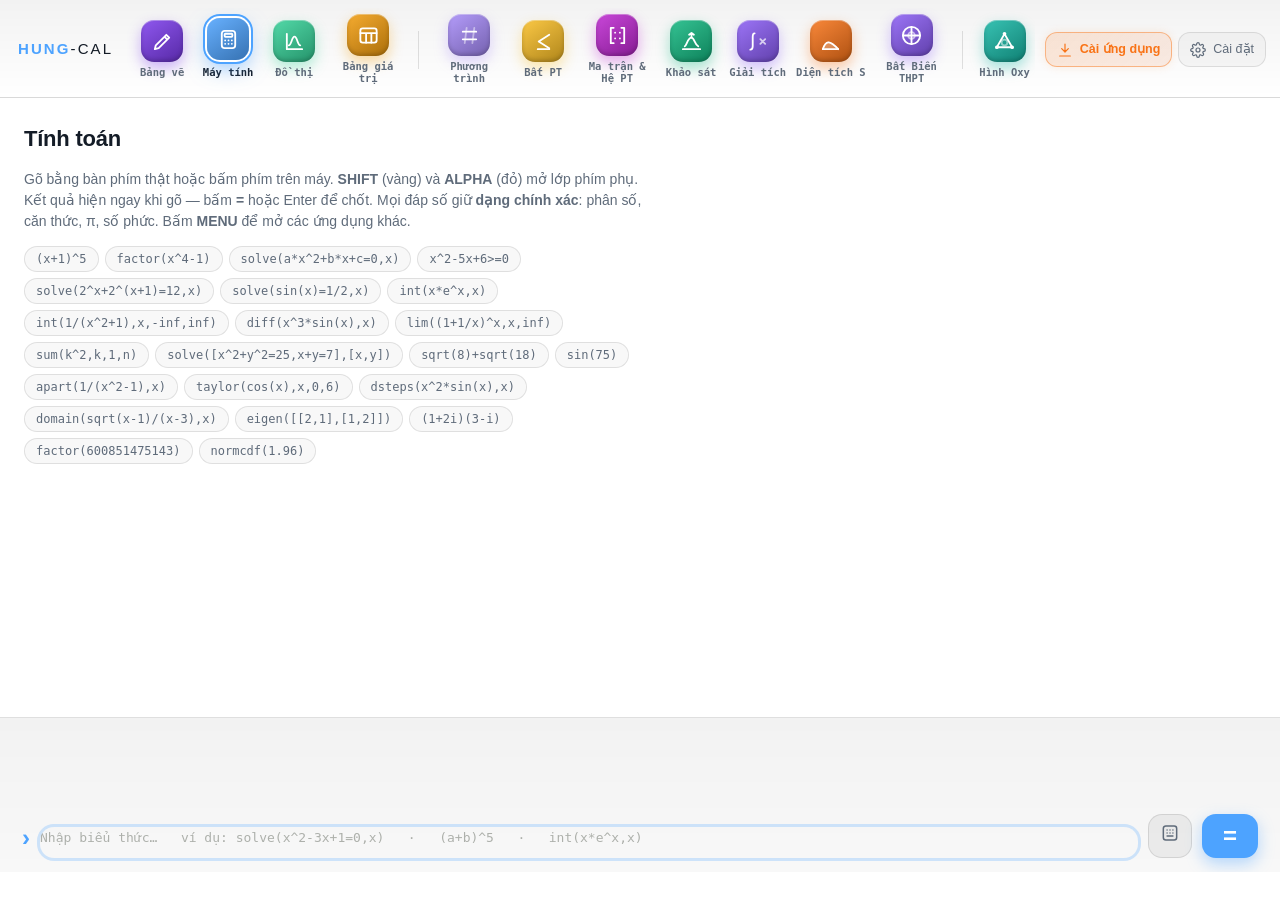
==== index.html @ 8a144926 "h" ====
<!doctype html>
<html lang="vi">
<head>
<meta charset="utf-8">
<meta name="viewport" content="width=device-width,initial-scale=1">
<title>HUNG-CAL — Bộ máy tính khoa học và bảng vẽ sư phạm</title>
<link rel="icon" href="data:image/svg+xml,%3Csvg xmlns='http://www.w3.org/2000/svg' viewBox='0 0 32 32'%3E%3Crect width='32' height='32' rx='7' fill='%23161b22'/%3E%3Crect x='5' y='5' width='22' height='9' rx='2' fill='%23c9d6b8'/%3E%3Cg fill='%23e4e6e8'%3E%3Crect x='5' y='17' width='6' height='4' rx='1'/%3E%3Crect x='13' y='17' width='6' height='4' rx='1'/%3E%3Crect x='21' y='17' width='6' height='4' rx='1'/%3E%3Crect x='5' y='23' width='6' height='4' rx='1'/%3E%3Crect x='13' y='23' width='6' height='4' rx='1'/%3E%3C/g%3E%3Crect x='21' y='23' width='6' height='4' rx='1' fill='%23e5694f'/%3E%3C/svg%3E">
<link rel="manifest" href="./manifest.webmanifest">
<meta name="theme-color" content="#181c26">
<meta name="apple-mobile-web-app-capable" content="yes">
<meta name="apple-mobile-web-app-status-bar-style" content="black-translucent">
<meta name="apple-mobile-web-app-title" content="HUNG-CAL">
<link rel="apple-touch-icon" href="./icons/apple-touch-icon.png">
<script>
// 1. Tự động dọn sạch mã theo dõi fbclid trên thanh địa chỉ nếu có
if (location.search.includes('fbclid=')) {
  try {
    var u = new URL(location.href);
    u.searchParams.delete('fbclid');
    window.history.replaceState(null, '', u.pathname + (u.search ? u.search : '') + u.hash);
  } catch (_) {}
}
// 2. Bắt ngay sự kiện beforeinstallprompt ở thẻ <head> trước khi các module JS lớn được nạp,
// tránh việc Chromium / Edge tự tiêu thụ sự kiện và không kích hoạt được hộp thoại cài đặt qua nút.
window.__deferredPrompt = null;
window.addEventListener('beforeinstallprompt', function (e) {
  e.preventDefault();
  window.__deferredPrompt = e;
  window.dispatchEvent(new CustomEvent('pwa-deferred-ready'));
});
</script>
<script>
window.MathJax = {
  options: {
    enableAssistiveMml: false
  },
  tex: {
    inlineMath: [['$', '$'], ['\\(', '\\)']],
    displayMath: [['$$', '$$']]
  },
  svg: {
    fontCache: 'local'
  },
  startup: {
    typeset: false
  }
};
</script>
<script defer src="./mathjax/tex-svg.js"></script>
  <script type="module" crossorigin src="./assets/main-QrBuoGVf.js"></script>
  <link rel="modulepreload" crossorigin href="./assets/OrbitControls-CC1Q_oXb.js">
  <link rel="stylesheet" crossorigin href="./assets/OrbitControls-DMUBSaLC.css">
  <link rel="stylesheet" crossorigin href="./assets/main-DSAFqZh2.css">

<style id="casio-emulator-authentic">
/* ========================================================
   AUTHENTIC CASIO FX-580VN X & FX-880BTG EMULATOR THEMES
   ======================================================== */

/* --- CASIO fx-580VN X (ClassWiz) --- */
.device.model-fx580 {
  background: radial-gradient(circle at 50% 0%, #2b3340 0%, #181d25 55%, #0d1117 100%),
              repeating-linear-gradient(45deg, rgba(0,0,0,0.18) 0 2px, rgba(255,255,255,0.03) 2px 4px);
  border-radius: 28px 28px 44px 44px;
  box-shadow: 0 32px 75px rgba(0,0,0,0.85), 0 2px rgba(255,255,255,0.15) inset, 0 -4px rgba(0,0,0,0.5) inset, 0 0 0 1px #000;
}

/* 580VN X LCD: Classic Green-Grey Natural-V.P.A.M. Display */
.device.model-fx580 .lcd {
  background: linear-gradient(180deg, #cad8ba 0%, #b8c9a6 100%) !important;
  color: #142012 !important;
  box-shadow: inset 0 0 22px rgba(90, 107, 73, 0.45), inset 0 2px rgba(255,255,255,0.5) !important;
}
.device.model-fx580 .lcd:after {
  background: repeating-linear-gradient(0deg, transparent 0 2px, rgba(20, 32, 18, 0.04) 2px 3px) !important;
}
.device.model-fx580 .st {
  border-bottom: 1px solid rgba(20, 32, 18, 0.2) !important;
}
.device.model-fx580 .st span.on,
.device.model-fx580 .st button.tg.on {
  color: #142012 !important;
  font-weight: 900 !important;
}

/* 580VN X D-Pad: Metallic Replay Disk */
.device.model-fx580 .dpad .ring {
  background: linear-gradient(135deg, #e2e8f0 0%, #94a3b8 50%, #64748b 100%) !important;
  box-shadow: 0 4px 10px rgba(0,0,0,0.5), inset 0 1px rgba(255,255,255,0.8) !important;
}
.device.model-fx580 .dpad .hub {
  color: #334155 !important;
  font-weight: 900 !important;
  letter-spacing: 0.08em !important;
}

/* 580VN X Keys: Rectangular ClassWiz bevel */
.device.model-fx580 .k {
  border-radius: 6px !important;
  box-shadow: 0 3px 0 #0d1217, 0 5px 8px rgba(0,0,0,0.45), inset 0 1px rgba(255,255,255,0.2) !important;
}
.device.model-fx580 .k.num {
  background: linear-gradient(180deg, #ffffff 0%, #e2e8f0 100%) !important;
  color: #0f172a !important;
  font-weight: 800 !important;
}
.device.model-fx580 .k.del,
.device.model-fx580 .k.ac {
  background: linear-gradient(180deg, #1d4ed8 0%, #1e40af 100%) !important;
  color: #ffffff !important;
}
.device.model-fx580 .k.shift {
  color: #fbbf24 !important;
}
.device.model-fx580 .k.alpha {
  color: #f43f5e !important;
}
.device.model-fx580 .k .sl {
  color: #fbbf24 !important; /* Gold yellow Shift labels */
}
.device.model-fx580 .k .al {
  color: #f43f5e !important; /* Magenta Alpha labels */
}

/* --- CASIO fx-880BTG (ClassWiz II) --- */
.device.model-fx880 {
  background: linear-gradient(165deg, #1e293b 0%, #0f172a 60%, #070a10 100%) !important;
  border-radius: 38px 38px 54px 54px !important;
  box-shadow: 0 35px 80px rgba(0,0,0,0.9), 0 2px rgba(255,255,255,0.18) inset, 0 -4px rgba(0,0,0,0.6) inset, 0 0 0 1px #000 !important;
}

/* 880BTG LCD: 4-Gradation High-Contrast Display (Paper white/silver-grey) */
.device.model-fx880 .lcd {
  background: linear-gradient(180deg, #f8fafc 0%, #e2e8f0 100%) !important;
  color: #0f172a !important;
  box-shadow: inset 0 0 20px rgba(100, 116, 139, 0.28), inset 0 2px rgba(255,255,255,0.85) !important;
}
.device.model-fx880 .lcd:after {
  background: repeating-linear-gradient(0deg, transparent 0 2px, rgba(15, 23, 42, 0.03) 2px 3px) !important;
}
.device.model-fx880 .st {
  border-bottom: 1px solid rgba(15, 23, 42, 0.12) !important;
}
.device.model-fx880 .st span,
.device.model-fx880 .st button.tg {
  color: rgba(15, 23, 42, 0.35) !important;
}
.device.model-fx880 .st span.on,
.device.model-fx880 .st button.tg.on {
  color: #0f172a !important;
  font-weight: 850 !important;
}

/* 880BTG Keys: Pebble Round Shape */
.device.model-fx880 .k {
  border-radius: 999px !important;
  box-shadow: 0 3px 0 #070a0e, 0 4px 10px rgba(0,0,0,0.5), inset 0 1px 1px rgba(255,255,255,0.3) !important;
  transition: transform 0.08s ease, box-shadow 0.08s ease;
}
.device.model-fx880 .k:active {
  transform: translateY(2px) !important;
  box-shadow: 0 1px 0 #070a0e, 0 2px 4px rgba(0,0,0,0.4) !important;
}
.device.model-fx880 .k.num {
  background: linear-gradient(180deg, #ffffff 0%, #cbd5e1 100%) !important;
  color: #0f172a !important;
  font-weight: 800 !important;
}
.device.model-fx880 .k.del,
.device.model-fx880 .k.ac {
  background: linear-gradient(180deg, #3b82f6 0%, #1d4ed8 100%) !important;
  color: #ffffff !important;
}

/* 880BTG D-Pad with OK Button in Center */
.device.model-fx880 .dpad.dpad-880 .ring {
  background: linear-gradient(135deg, #334155 0%, #1e293b 100%) !important;
  border-radius: 999px !important;
  box-shadow: 0 3px 8px rgba(0,0,0,0.5), inset 0 1px rgba(255,255,255,0.2) !important;
}
.device.model-fx880 .dpad.dpad-880 .hub-ok {
  background: linear-gradient(145deg, #2563eb, #1e40af) !important;
  color: #ffffff !important;
  font-weight: 900 !important;
  font-size: 13px !important;
  border-radius: 999px !important;
  box-shadow: 0 2px 6px rgba(0,0,0,0.5), inset 0 1px rgba(255,255,255,0.4) !important;
  border: 1.5px solid rgba(255,255,255,0.25) !important;
}

/* 880BTG EXE key */
.device.model-fx880 .k.k-exe,
.device.model-fx880 .k[data-k="EXE"] {
  background: linear-gradient(145deg, #2563eb, #1d4ed8) !important;
  color: #ffffff !important;
  font-weight: 900 !important;
  letter-spacing: 0.05em !important;
  border: 1px solid rgba(255,255,255,0.2) !important;
}

/* 880BTG Special Function Keys */
.device.model-fx880 .k-home,
.device.model-fx880 .k-settings,
.device.model-fx880 .k-back {
  background: linear-gradient(180deg, #475569 0%, #334155 100%) !important;
  color: #f8fafc !important;
  font-weight: 800 !important;
}
.device.model-fx880 .k-var,
.device.model-fx880 .k-catalog,
.device.model-fx880 .k-tools,
.device.model-fx880 .k-fn {
  background: linear-gradient(180deg, #334155 0%, #1e293b 100%) !important;
  color: #93c5fd !important;
  font-weight: 800 !important;
}

/* Brand logo styling */
.logo .casio-brand {
  font-family: Arial, Helvetica Neue, sans-serif;
  font-weight: 900;
  letter-spacing: 0.12em;
  font-size: 15px;
  color: #fff;
}
.logo .mname {
  font-weight: 900;
  font-size: 14.5px;
}
.model-fx880 .logo .mname {
  color: #38bdf8 !important;
}
.model-fx580 .logo .mname {
  color: #60a5fa !important;
}
</style>

</head>
<body>
<div id="app">
  <div id="stage"><div class="device" id="device"></div></div>
  <main id="main">
    <header id="dock"></header>
    <div id="work"></div>
  </main>
</div>
</body>
</html>
---- assets/OrbitControls-DMUBSaLC.css ----
:root{--bg:#05070a;--bg2:#0a0e14;--solid:#0e131a;--panel:#ffffff0a;--panel2:#ffffff12;--line:#ffffff17;--line2:#ffffff26;--ink:#eaf0f7;--dim:#8b97a8;--accent:#4da3ff;--app:#4da3ff;--err:#ff7b72;--ok:#34d399;--field:#0a0f16;--shadow:0 24px 60px #000a;--fg:var(--ink);--bg-card:var(--solid);--g-bg:#0a0f16;--g-grid:#18212c;--g-axis:#4a5a6e;--g-text:#7f8da0;--g-label:#e6edf5;--kh:clamp(34px,5.1vh,46px);color-scheme:dark}:root[data-theme=light]{--bg:#e7ecf2;--bg2:#f3f6fa;--solid:#ffffff;--panel:#00000007;--panel2:#0000000d;--line:#0000001a;--line2:#00000030;--ink:#141c27;--dim:#5f6b7a;--accent:#0b62d6;--err:#c4281f;--ok:#0b8f64;--field:#f4f7fb;--shadow:0 20px 50px #2a3a5233;--fg:var(--ink);--bg-card:var(--solid);--g-bg:#ffffff;--g-grid:#e8edf3;--g-axis:#8a97a6;--g-text:#667384;--g-label:#141c27;color-scheme:light}@media (prefers-color-scheme:light){:root:not([data-theme]){--bg:#e7ecf2;--bg2:#f3f6fa;--solid:#ffffff;--panel:#00000007;--panel2:#0000000d;--line:#0000001a;--line2:#00000030;--ink:#141c27;--dim:#5f6b7a;--accent:#0b62d6;--err:#c4281f;--ok:#0b8f64;--field:#f4f7fb;--shadow:0 20px 50px #2a3a5233;--fg:var(--ink);--bg-card:var(--solid);--g-bg:#ffffff;--g-grid:#e8edf3;--g-axis:#8a97a6;--g-text:#667384;--g-label:#141c27;color-scheme:light}}*{box-sizing:border-box}html,body{height:100%;margin:0}body{background:radial-gradient(90% 70% at 15% -10%,color-mix(in srgb,var(--app) 22%,transparent),transparent 60%),radial-gradient(70% 60% at 100% 110%,color-mix(in srgb,var(--app) 14%,transparent),transparent 60%),var(--bg);color:var(--ink);font:14px/1.5 Inter,-apple-system,BlinkMacSystemFont,SF Pro Text,Segoe UI,Roboto,Helvetica,Arial,sans-serif;overflow:hidden;font-feature-settings:"tnum","cv11"}button{font:inherit;color:inherit;cursor:pointer;-webkit-user-select:none;user-select:none}code,textarea,.mono,.fld{font-family:ui-monospace,SF Mono,Menlo,Consolas,monospace}#app{display:grid;grid-template-columns:minmax(0,1fr);grid-template-rows:1fr;height:100%;overflow:hidden}#stage{display:flex;padding:14px 22px;min-height:0;overflow:auto}#main{display:flex;flex-direction:column;min-height:0;margin:14px 18px 14px 0;background:linear-gradient(180deg,color-mix(in srgb,var(--solid) 92%,var(--app)) 0%,var(--solid) 40%);border:1px solid var(--line);border-radius:22px;overflow:hidden;box-shadow:var(--shadow);position:relative}#work{flex:1;min-height:0;position:relative}.appview{position:absolute;inset:0;overflow-y:auto;padding:18px 22px 28px;display:flex;flex-direction:column;gap:14px}.appview[hidden]{display:none}.appview.calcview{flex-direction:row;padding:0;gap:0;overflow:hidden}#dock{display:flex;align-items:center;gap:14px;padding:10px 14px;border-bottom:1px solid var(--line);background:linear-gradient(180deg,var(--panel2),transparent)}.dockbrand{font-size:15px;letter-spacing:.14em;cursor:pointer;white-space:nowrap;padding:0 4px}.dockbrand b{color:var(--app)}.tiles{display:flex;gap:6px;flex:1;overflow-x:auto;scrollbar-width:none;padding:4px 2px}.tiles::-webkit-scrollbar{display:none}.tile{display:flex;flex-direction:column;align-items:center;gap:4px;background:none;border:0;padding:3px 6px;border-radius:12px;min-width:64px;transition:transform .15s}.tile .gl{width:42px;height:42px;border-radius:13px;display:flex;align-items:center;justify-content:center;font-weight:800;font-size:15px;color:#fff;letter-spacing:-.02em;background:linear-gradient(145deg,color-mix(in srgb,var(--c) 100%,#fff 18%),color-mix(in srgb,var(--c) 70%,#000));box-shadow:0 6px 14px color-mix(in srgb,var(--c) 40%,transparent),inset 0 1px #fff5;text-shadow:0 1px 2px #0006}.tile .nm{font-size:10.5px;color:var(--dim);white-space:nowrap;font-weight:600}.tile:hover{transform:translateY(-2px)}.tile.on .nm{color:var(--ink)}.tile.on .gl{box-shadow:0 0 0 2px var(--solid),0 0 0 4px var(--c),0 8px 22px color-mix(in srgb,var(--c) 55%,transparent)}.themebtn{background:var(--panel);border:1px solid var(--line);border-radius:999px;padding:5px 12px;font-size:12px;color:var(--dim);white-space:nowrap}.themebtn:hover{color:var(--ink);border-color:var(--line2)}.home{position:absolute;inset:0;z-index:30;background:color-mix(in srgb,var(--solid) 94%,transparent);backdrop-filter:blur(14px);padding:26px 30px;overflow:auto}.home h2{margin:0 0 18px;font-size:22px;letter-spacing:-.01em}.homegrid{display:grid;grid-template-columns:repeat(auto-fill,minmax(210px,1fr));gap:14px}.hometile{display:flex;flex-direction:column;align-items:flex-start;gap:6px;text-align:left;background:var(--panel);border:1px solid var(--line);border-radius:18px;padding:16px;transition:transform .15s,border-color .15s}.hometile:hover{transform:translateY(-3px);border-color:var(--c)}.hometile .gl{width:48px;height:48px;border-radius:15px;display:flex;align-items:center;justify-content:center;font-weight:800;font-size:17px;color:#fff;background:linear-gradient(145deg,color-mix(in srgb,var(--c) 100%,#fff 18%),color-mix(in srgb,var(--c) 70%,#000));box-shadow:0 8px 18px color-mix(in srgb,var(--c) 40%,transparent)}.hometile b{font-size:15px}.hometile small{color:var(--dim);font-size:12px;line-height:1.4}.panel{background:var(--panel);border:1px solid var(--line);border-radius:18px;padding:14px 16px}.panel>h3{margin:0 0 10px;font-size:11px;letter-spacing:.12em;text-transform:uppercase;color:var(--dim);font-weight:700}.panel.answer{border-color:color-mix(in srgb,var(--app) 40%,var(--line));background:linear-gradient(180deg,color-mix(in srgb,var(--app) 9%,transparent),var(--panel))}.fld{background:var(--field);color:var(--ink);border:1px solid var(--line);border-radius:10px;padding:8px 11px;font-size:14px;outline:none;min-width:0;width:100%;transition:border-color .12s,box-shadow .12s}.fld:focus{border-color:var(--app);box-shadow:0 0 0 3px color-mix(in srgb,var(--app) 25%,transparent)}.fld.wide{width:100%;font-size:15px}.fld.bad{border-color:var(--err)}.lab{display:flex;flex-direction:column;gap:4px;font-size:11px;color:var(--dim);font-weight:600;min-width:0;flex:1}.frow{display:flex;gap:10px;flex-wrap:wrap;margin-top:8px}.btn{border-radius:10px;padding:7px 14px;font-size:13px;font-weight:600;border:1px solid var(--line)}.btn.sm{padding:4px 10px;font-size:12px;border-radius:8px}.btn.mini{padding:3px 9px;font-size:11.5px;border-radius:7px;line-height:1.2;height:26px;display:inline-flex;align-items:center}.btn.primary{background:var(--app);border-color:transparent;color:#fff;box-shadow:0 6px 16px color-mix(in srgb,var(--app) 40%,transparent)}.btn.primary:hover{filter:brightness(1.1)}.btn.ghost{background:var(--panel);color:var(--dim)}.btn.ghost:hover{color:var(--ink);border-color:var(--line2)}.toolbar{display:flex;gap:8px;align-items:center;flex-wrap:wrap;margin:8px 0}.toolbar .fld{width:auto;flex:1;min-width:120px}.lbl{color:var(--dim);font-size:12px;font-weight:600}.hint{color:var(--dim);font-size:12px}.dim{color:var(--dim)}.err{color:var(--err);font:600 13px ui-monospace,Menlo,monospace;padding:4px 0}.empty{color:var(--dim);padding:10px 4px}.seg{display:inline-flex;flex-wrap:wrap;gap:2px;background:var(--panel);border:1px solid var(--line);border-radius:12px;padding:3px}.seg button{background:none;border:0;border-radius:9px;padding:6px 12px;font-size:12.5px;font-weight:600;color:var(--dim)}.seg button.on{background:var(--app);color:#fff;box-shadow:0 4px 12px color-mix(in srgb,var(--app) 45%,transparent)}.check{display:inline-flex;gap:6px;align-items:center;font-size:12.5px;color:var(--dim)}.check input{accent-color:var(--app)}.chipbar{display:flex;flex-wrap:wrap;gap:6px;margin:10px 0}.chip{background:var(--panel);border:1px solid var(--line);border-radius:999px;padding:3px 11px;font-size:12px;font-family:ui-monospace,Menlo,monospace}.chip:hover{border-color:var(--app);color:var(--app)}.tabs{display:flex;gap:6px;margin-bottom:10px;flex-wrap:wrap}.tab{background:var(--panel);border:1px solid var(--line);border-radius:10px;padding:5px 13px;font-weight:700;font-size:12.5px;color:var(--dim)}.tab.on{background:var(--app);color:#fff;border-color:transparent}.mini-tabs{display:flex;border-bottom:1px solid var(--line)}.mini-tabs button{flex:1;background:none;border:0;border-bottom:2px solid transparent;padding:10px 6px;color:var(--dim);font-weight:600;font-size:12.5px}.mini-tabs button.on{color:var(--ink);border-bottom-color:var(--app)}.rv{display:flex;flex-direction:column;gap:6px;margin-top:4px}.rv-row{display:flex;align-items:baseline;gap:12px;flex-wrap:wrap}.rv-l{font-size:1.1em;color:var(--dim)}.rv-m{font-size:1.9em;overflow-x:auto;max-width:100%}.rv-t{font:600 15px ui-monospace,Menlo,monospace;word-break:break-all}.rv-t.big{font-size:14px;line-height:1.5}.rv-d{color:var(--dim);font:13px ui-monospace,Menlo,monospace;word-break:break-all}.qtitle{color:var(--dim);margin-bottom:2px}.stat{background:var(--panel);border:1px solid var(--line);border-radius:14px;padding:10px 12px;min-width:0}.stat .sk{font-size:11px;color:var(--dim);font-weight:700;letter-spacing:.02em}.stat .sv{font-size:1.25em;margin-top:2px;overflow-x:auto;word-break:break-all}.stat .sd{font:11.5px ui-monospace,Menlo,monospace;color:var(--dim)}.statgrid{display:grid;grid-template-columns:repeat(auto-fill,minmax(130px,1fr));gap:10px;margin-top:6px}.mgrid{display:grid;gap:7px;margin:6px 0}.fld.cell{text-align:center;padding:8px 4px}.mhead{display:grid;gap:7px;text-align:center;color:var(--dim);font-size:13px}.preview{margin-top:8px;color:var(--ink);font-size:1.2em;overflow-x:auto}.steps{display:flex;flex-direction:column;gap:8px}.step{display:flex;flex-direction:column;gap:2px;padding:8px 10px;border-left:3px solid var(--app);background:var(--panel);border-radius:0 10px 10px 0;overflow-x:auto}.step .note{font-size:11px;color:var(--dim);font-weight:700;text-transform:uppercase;letter-spacing:.06em}.log{flex:1;overflow-y:auto;padding:18px 24px;scroll-behavior:smooth;min-width:0}.cside{width:300px;border-left:1px solid var(--line);display:flex;flex-direction:column;min-height:0;background:var(--panel)}.cside .list{flex:1;overflow-y:auto;padding:10px}.welcome{color:var(--dim);max-width:640px;margin:6px 0 18px}.welcome h2{color:var(--ink);font-size:22px;margin:0 0 6px;letter-spacing:-.01em}.welcome .ex{display:flex;flex-wrap:wrap;gap:6px;margin-top:12px}.entry{margin:0 0 14px;padding:0 0 12px;border-bottom:1px solid var(--line)}.entry .in{display:flex;gap:8px;color:var(--dim);font-size:13px;cursor:pointer}.entry .in:hover{color:var(--ink)}.entry .in .pr{color:var(--app)}.entry .in code{white-space:pre-wrap;word-break:break-all}.entry .out{margin:6px 0 0 16px}.row{display:flex;align-items:baseline;flex-wrap:wrap;gap:6px 14px;padding:3px 0}.row .main{font-size:1.3em;overflow-x:auto;max-width:100%}.row .alt{color:var(--dim);font:13px ui-monospace,Menlo,monospace;word-break:break-all}.row .big{font:13px ui-monospace,Menlo,monospace;word-break:break-all}.acts{display:flex;gap:6px;margin:6px 0 0 16px}.acts button{background:none;border:1px solid var(--line);border-radius:7px;font-size:11px;padding:1px 9px;color:var(--dim)}.acts button:hover{color:var(--ink);border-color:var(--line2)}.vrow{display:flex;gap:10px;align-items:baseline;padding:6px 8px;border-radius:9px;cursor:pointer}.vrow:hover{background:var(--panel2)}.vrow .n{font-family:ui-monospace,Menlo,monospace;color:var(--app);min-width:60px}.search{width:100%;background:var(--field);color:var(--ink);border:1px solid var(--line);border-radius:9px;padding:7px 10px;outline:none;margin-bottom:8px}.hgroup h4{margin:12px 0 4px;font-size:10.5px;letter-spacing:.1em;text-transform:uppercase;color:var(--dim)}.hrow{display:flex;flex-direction:column;gap:1px;padding:5px 8px;border-radius:8px;cursor:pointer}.hrow:hover{background:var(--panel2)}.hrow code{color:var(--app);font-size:12.5px}.hrow span{color:var(--dim);font-size:11.5px}.graphview{display:grid;grid-template-columns:minmax(280px,340px) 1fr;gap:14px;flex:1;min-height:0;height:100%}.gcol{display:flex;flex-direction:column;gap:10px;min-height:0;min-width:250px}.gpanel{display:flex;flex-direction:column;flex:1;min-height:0;padding:12px 14px;gap:8px}.ghead{display:flex;justify-content:space-between;align-items:center;margin-bottom:2px}.ghead h3{margin:0;font-size:13.5px;font-weight:700;color:var(--dim)}.graphview .curves{display:flex;flex-direction:column;gap:6px;overflow-y:auto;flex:1;min-height:60px;padding-right:3px}.crow{display:flex;align-items:center;gap:6px;background:var(--field);border:1px solid var(--line);border-radius:10px;padding:3px 8px;transition:border-color .15s,box-shadow .15s}.crow:focus-within{border-color:var(--app);box-shadow:0 0 0 2px color-mix(in srgb,var(--app) 25%,transparent)}.crow input[type=checkbox]{accent-color:var(--app);cursor:pointer;width:15px;height:15px;flex:none;margin:0}.crow .dot{width:10px;height:10px;border-radius:50%;flex:none}.crow .clab{font:600 12px ui-monospace,monospace;color:var(--dim);flex:none;user-select:none}.crow .clab sub{font-size:9.5px}.crow .fld{padding:5px 6px;font-size:13.5px;border:none;background:transparent;border-radius:0;flex:1;min-width:0;box-shadow:none}.crow .fld:focus{border:none;box-shadow:none}.crow .x{background:none;border:0;color:var(--dim);font-size:16px;line-height:1;padding:2px 4px;cursor:pointer;border-radius:4px;flex:none}.crow .x:hover{color:var(--err);background:color-mix(in srgb,var(--err) 12%,transparent)}.gtools{display:flex;flex-wrap:wrap;gap:6px;align-items:center;padding-top:6px;border-top:1px solid var(--line)}.gtools .btn{padding:5px 10px;font-size:12.5px}.greadout-hint{font-size:12px;color:var(--dim);min-height:18px;display:block}.gwrap{flex:1;min-height:360px;position:relative;border:1px solid var(--line);border-radius:18px;overflow:hidden;background:var(--g-bg)}.gwrap canvas{width:100%;height:100%;display:block;cursor:crosshair;touch-action:none}.greadout{position:absolute;left:10px;bottom:8px;font:12px ui-monospace,Menlo,monospace;color:var(--dim);pointer-events:none;background:color-mix(in srgb,var(--g-bg) 80%,transparent);padding:1px 6px;border-radius:4px}.ghint{position:absolute;right:10px;top:8px;font-size:11px;color:var(--dim);pointer-events:none}.tableview{display:grid;grid-template-columns:minmax(300px,420px) 1fr;gap:14px;flex:1;min-height:0}.tcol{display:flex;flex-direction:column;gap:12px;min-height:0}.tablepanel{flex:1;overflow:auto;padding:0}.tgraph{border:1px solid var(--line);border-radius:18px;overflow:hidden;min-height:320px}.tgraph canvas{width:100%;height:100%;display:block}.tbl,.dtbl{border-collapse:collapse;width:100%}.tbl th,.tbl td{padding:6px 12px;text-align:right;border-bottom:1px solid var(--line)}.tbl th{position:sticky;top:0;background:var(--solid);font-size:12px;color:var(--dim);z-index:2}.tbl td.idx,.dtbl td.idx{color:var(--dim);font-size:11px;text-align:center;width:36px}.tbl tr:hover td{background:var(--panel)}.tbl .sub{font:10.5px ui-monospace,Menlo,monospace;color:var(--dim)}.dtbl th{font-size:11px;color:var(--dim);padding:4px;text-transform:uppercase;letter-spacing:.06em}.dtbl td{padding:3px}.eqview,.ineqview{display:flex;flex-direction:column;gap:14px;max-width:880px}.eqout,.ineqout{display:flex;flex-direction:column;gap:14px}.matview{display:grid;grid-template-columns:minmax(320px,1fr) minmax(320px,1fr);gap:14px;align-items:start}.mright,.mout{display:flex;flex-direction:column;gap:12px}.vecview{display:flex;flex-direction:column;gap:14px}.vinputs{display:grid;grid-template-columns:repeat(auto-fit,minmax(200px,1fr));gap:14px;margin-top:10px}.vname{font-size:1.3em;margin-bottom:2px;color:var(--app)}.vgrid{display:grid;grid-template-columns:repeat(auto-fill,minmax(230px,1fr));gap:12px}.vcard{background:var(--panel);border:1px solid var(--line);border-radius:16px;padding:12px 14px}.vtitle{display:flex;justify-content:space-between;gap:8px;font-size:12px;font-weight:700;color:var(--dim);margin-bottom:4px}.vtitle em{font-weight:500;font-style:normal;opacity:.8}.vcard .rv-m{font-size:1.5em}.badges{display:flex;gap:10px;margin-bottom:12px}.badge{padding:5px 14px;border-radius:999px;background:var(--panel);border:1px solid var(--line);color:var(--dim)}.badge.yes{background:color-mix(in srgb,var(--ok) 18%,transparent);border-color:var(--ok);color:var(--ink)}.statview,.distview{display:grid;grid-template-columns:minmax(340px,460px) 1fr;gap:16px;align-items:start}.scol,.dcol{display:flex;flex-direction:column;gap:14px;min-width:0}.databox{max-height:440px;overflow:auto}.sresults,.dout{display:flex;flex-direction:column;gap:14px}.chartbox{height:300px;position:relative;background:var(--solid);border:1px solid var(--line);border-radius:14px;overflow:hidden}.chartbox.big{height:380px}.chart{width:100%;height:100%;display:block}.fitline{font-size:1.4em;margin:8px 0;font-family:ui-monospace,Menlo,monospace}.predict{display:flex;gap:10px;align-items:center;margin-top:10px;flex-wrap:wrap}.predict .fld{width:140px}.predout{font-size:1.2em;color:var(--app);font-weight:700}.statgrid-pro{display:grid;grid-template-columns:repeat(auto-fill,minmax(200px,1fr));gap:10px;margin-top:8px}.st-card{background:var(--panel2);border:1px solid var(--line);border-radius:12px;padding:10px 12px;display:flex;flex-direction:column;gap:5px;transition:border-color .15s,transform .15s}.st-card:hover{border-color:var(--line2);transform:translateY(-1px);background:color-mix(in srgb,var(--panel2) 90%,var(--app))}.st-head{display:flex;justify-content:space-between;align-items:baseline;gap:6px}.st-name{font-size:12px;font-weight:700;color:var(--ink)}.st-sym{font-size:12px;color:var(--app);font-weight:600;font-family:KaTeX_Math,serif}.st-formula{background:var(--panel);border-radius:6px;padding:3px 6px;font-size:11.5px;color:var(--dim);margin:2px 0;overflow-x:auto;white-space:nowrap}.st-val{display:flex;align-items:baseline;gap:8px;flex-wrap:wrap}.st-num{font-size:16px;font-weight:800;color:var(--ink);font-family:ui-monospace,Menlo,monospace}.st-frac{font-size:12px;color:var(--dim)}.st-desc{font-size:11px;color:var(--dim);line-height:1.35}.st-detail-box{background:var(--panel);border:1px solid var(--line);border-radius:14px;padding:12px 14px;margin-top:8px}.st-detail-head{display:flex;align-items:center;justify-content:space-between;cursor:pointer;user-select:none;font-weight:700;font-size:13px;color:var(--app)}.st-detail-head:hover{filter:brightness(1.15)}.st-detail-body{margin-top:10px;display:flex;flex-direction:column;gap:10px;font-size:12.5px}.st-step-item{background:var(--solid);border:1px solid var(--line);border-radius:10px;padding:10px 12px;border-left:4px solid var(--app)}.st-step-title{font-weight:700;font-size:12px;color:var(--ink);margin-bottom:4px}.st-step-math{overflow-x:auto;padding:3px 0}.st-paste-box{background:var(--panel);border:1px solid var(--line);border-radius:12px;padding:10px 12px;margin:8px 0;display:flex;flex-direction:column;gap:8px}.st-paste-box[hidden]{display:none!important}.st-paste-box textarea{width:100%;height:68px;background:var(--field);color:var(--ink);border:1px solid var(--line);border-radius:8px;padding:6px 8px;font-family:ui-monospace,Menlo,monospace;font-size:12.5px;resize:vertical}.st-paste-actions{display:flex;gap:8px;align-items:center;flex-wrap:wrap}.st-presets{display:flex;flex-wrap:wrap;gap:6px;margin:8px 0}.st-preset-chip{background:var(--panel2);border:1px solid var(--line);border-radius:999px;padding:3px 10px;font-size:11.5px;color:var(--dim);cursor:pointer;transition:all .15s}.st-preset-chip:hover{background:var(--app);color:#fff;border-color:transparent}.st-field-group{display:flex;flex-direction:column;gap:4px}.st-field-label{font-size:11.5px;font-weight:600;color:var(--dim);display:flex;justify-content:space-between}.st-field-hint{font-size:11px;color:var(--dim);font-weight:400}.gtbl{width:100%;border-collapse:collapse;font-size:12.5px}.gtbl th,.gtbl td{padding:5px 6px;text-align:center;border-bottom:1px solid var(--line)}.gtbl th{color:var(--dim);font-weight:600;font-size:11px;text-transform:uppercase}.gtbl .fld{padding:4px 6px;font-size:12.5px;text-align:center}.gtbl .idx{width:28px;color:var(--dim);font-size:11px}.gtbl .btn-del{background:none;border:0;color:var(--dim);cursor:pointer;padding:2px 6px;border-radius:4px;font-size:13px}.gtbl .btn-del:hover{color:var(--err);background:#ff00001a}.chart-controls{display:flex;flex-wrap:wrap;gap:8px;align-items:center;margin-bottom:8px}.chart-controls .seg button{padding:3px 9px;font-size:11.5px}.baseview,.numview{display:flex;flex-direction:column;gap:14px;max-width:900px}.basefields{display:grid;grid-template-columns:repeat(2,1fr);gap:10px;margin-top:10px}.bitsbox{display:flex;flex-wrap:wrap;gap:3px;margin:14px 0 6px}.bitcell{display:flex;flex-direction:column;align-items:center;gap:2px}.bitcell.gap{margin-right:9px}.bitcell .bi{font-size:9px;color:var(--dim)}.bit{width:26px;height:32px;border-radius:7px;border:1px solid var(--line);background:var(--field);font:700 13px ui-monospace,Menlo,monospace;color:var(--dim)}.bit.on{background:var(--app);color:#fff;border-color:transparent;box-shadow:0 4px 10px color-mix(in srgb,var(--app) 45%,transparent)}.logline{font:12.5px ui-monospace,Menlo,monospace;color:var(--dim);padding:2px 0}.divs{margin-top:12px}.divs .sk{font-size:11px;color:var(--dim);font-weight:700;margin-bottom:6px}.pill{display:inline-block;margin:2px 4px 2px 0;padding:1px 9px;border-radius:999px;background:var(--panel2);font:12px ui-monospace,Menlo,monospace}.nlwrap{position:relative;margin-top:14px}.nline{width:100%;height:auto;display:block}.nline .ax{stroke:var(--line2);stroke-width:2}.nline .sol{stroke:var(--app);stroke-width:6;stroke-linecap:round}.nline .arr{stroke:var(--app);stroke-width:3;fill:none;stroke-linecap:round}.nline .cl{fill:var(--app);stroke:var(--solid);stroke-width:2}.nline .op{fill:var(--solid);stroke:var(--app);stroke-width:3}.nlabels{position:relative;height:26px}.nlabels span{position:absolute;transform:translate(-50%);font-size:12px;top:0}@media (max-width:1280px){.cside{display:none}}@media (max-width:1100px){#app{grid-template-columns:1fr;grid-template-rows:1fr;overflow:hidden}body{overflow:hidden}#main{margin:6px 8px;flex:1;min-height:0;border-radius:14px}.tableview,.statview,.distview,.matview,.graphview{grid-template-columns:1fr}}.katex{font-size:1.06em}.device{width:min(450px,100%);background:linear-gradient(155deg,#2c3541,#1a2029 55%,#14191f);border-radius:30px 30px 46px 46px;padding:16px 18px 22px;box-shadow:0 30px 70px #000a,0 2px #ffffff1f inset,0 -4px #0008 inset,0 0 0 1px #000a;position:relative;transition:all .25s ease}.device.model-fx580{background:radial-gradient(circle at 50% 0%,#2b3543,#161c24 60%,#0e1218),repeating-linear-gradient(45deg,#00000014 0 2px,#ffffff05 2px 4px);border-radius:28px 28px 44px 44px}.device.model-fx880{background:linear-gradient(160deg,#202936,#131922 55%,#0a0e13);border-radius:38px 38px 52px 52px;box-shadow:0 32px 75px #000d,0 2px #fff2 inset,0 -4px #0008 inset,0 0 0 1px #000}.top{display:flex;align-items:center;justify-content:space-between;padding:2px 6px 10px;gap:8px}.logo{font-weight:800;letter-spacing:.08em;font-size:14px;color:#e9eef4;display:flex;flex-direction:column}.logo .casio-brand{font-family:Arial,Helvetica Neue,sans-serif;font-weight:900;letter-spacing:.12em;font-size:15px;color:#fff}.logo .mname{font-weight:800;color:#60a5fa}.logo small{display:block;font-weight:600;letter-spacing:.1em;font-size:8px;color:#94a3b8;margin-top:2px}.model-picker{display:flex;background:#090d12;border:1px solid #ffffff24;border-radius:999px;padding:2px;gap:2px}.mp-btn{background:none;border:0;border-radius:999px;color:#94a3b8;font-size:9.5px;font-weight:750;padding:2px 8px;transition:all .15s}.mp-btn:hover{color:#fff}.mp-btn.on{background:linear-gradient(135deg,#3b82f6,#2563eb);color:#fff;box-shadow:0 2px 6px #2563eb66}.solar{width:100px;height:24px;border-radius:5px;background:repeating-linear-gradient(90deg,#1c1612 0 24px,#2c211a 24px 26px);box-shadow:inset 0 0 0 1px #000,inset 0 2px 5px #000b,0 1px #fff2;position:relative;flex-shrink:0}.solar:after{content:"";position:absolute;inset:0;background:linear-gradient(110deg,transparent 30%,#ffffff1c 48%,transparent 62%)}.bezel{background:#06090c;border-radius:14px;padding:9px;box-shadow:inset 0 3px 8px #000,0 1px #ffffff18}.lcd{height:clamp(190px,30vh,280px);border-radius:8px;background:linear-gradient(180deg,#d7e3c6,#c5d4b0);color:#1a2314;display:flex;flex-direction:column;position:relative;overflow:hidden;box-shadow:inset 0 0 22px #5a6b4955,inset 0 2px #fff6}.lcd:after{content:"";position:absolute;inset:0;background:repeating-linear-gradient(0deg,#0000 0 2px,#1a23140a 2px 3px);pointer-events:none}.st{display:flex;gap:10px;align-items:center;font-size:10px;font-weight:800;padding:4px 10px 3px;border-bottom:1px solid #1a231422;letter-spacing:.03em}.st span{color:#1a23142e;transition:color .12s}.st span.on{color:#1a2314}.st .sp{flex:1}.st button.tg{background:none;border:0;padding:0;font:inherit;color:#1a23142e;cursor:pointer}.st button.tg.on{color:#1a2314}.st button.tg:hover{text-decoration:underline}.lscr{flex:1;display:flex;flex-direction:column;min-height:0;padding:4px 12px 8px}#inp{width:100%;resize:none;background:transparent;border:0;outline:none;color:#1a2314;font-size:20px;line-height:1.35;padding:2px 0;caret-color:#1a2314;min-height:30px;max-height:84px;overflow-y:auto}#inp::placeholder{color:#1a231455;font-size:13px}.nat{min-height:22px;font-size:.92em;opacity:.62;overflow-x:auto;overflow-y:hidden;white-space:nowrap;scrollbar-width:none}.nat::-webkit-scrollbar{display:none}.lres{flex:1;min-height:0;overflow-y:auto;display:flex;flex-direction:column;justify-content:flex-end;align-items:flex-end;text-align:right;scrollbar-width:none;padding-top:2px}.lres::-webkit-scrollbar{display:none}.rrow{display:flex;gap:10px;align-items:baseline;justify-content:flex-end;max-width:100%}.rrow .main{font-size:1.65em;overflow-x:auto;max-width:100%;scrollbar-width:none}.rrow .main::-webkit-scrollbar{display:none}.rrow.sm .main{font-size:1.25em}.lres .alt{font:12px ui-monospace,Menlo,monospace;opacity:.65;word-break:break-all}.lres .lerr{font:600 14px ui-monospace,Menlo,monospace;color:#7a1d12}.lres .big{font:600 15px ui-monospace,Menlo,monospace;word-break:break-all}.lcd .katex{color:inherit}.chips{display:flex;gap:5px;flex-wrap:wrap;justify-content:flex-end;padding-top:5px}.chips button{background:#1a231414;border:1px solid #1a231433;border-radius:999px;font-size:11px;font-weight:700;padding:1px 9px;color:#1a2314}.chips button:hover{background:#1a2314;color:#d7e3c6}#suggest{position:absolute;left:12px;bottom:6px;background:#1a2314;color:#d7e3c6;border-radius:6px;z-index:6;overflow:hidden;box-shadow:0 6px 18px #0008}#suggest div{padding:3px 12px;font:12.5px ui-monospace,Menlo,monospace;cursor:pointer}#suggest div.on,#suggest div:hover{background:#d7e3c6;color:#1a2314}.toast{position:absolute;right:10px;top:26px;font-size:11px;font-weight:700;background:#1a2314;color:#d7e3c6;padding:2px 9px;border-radius:99px;opacity:0;transition:opacity .2s;pointer-events:none}.toast.on{opacity:1}.keys{margin-top:16px;display:flex;flex-direction:column;gap:calc(var(--kh)*.22)}.krow{display:grid;gap:calc(var(--kh)*.16) calc(var(--kh)*.17)}.c6{grid-template-columns:repeat(6,1fr)}.c5{grid-template-columns:repeat(5,1fr)}.k{position:relative;height:var(--kh);border:0;border-radius:9px 9px 14px 14px;color:#eef2f6;font-weight:650;font-size:calc(var(--kh)*.33);background:linear-gradient(180deg,#505b68 0,#38414c);box-shadow:0 3px #0a0d11,0 5px 8px #0009,inset 0 1px #ffffff30,inset 0 -2px 3px #0004;transition:transform .05s,box-shadow .05s,filter .1s;display:flex;align-items:flex-end;justify-content:center;padding-bottom:calc(var(--kh)*.14)}.k:hover{filter:brightness(1.12)}.k:active,.k.dn{transform:translateY(2px);box-shadow:0 1px #0a0d11,0 2px 4px #0009,inset 0 1px #ffffff30,inset 0 -2px 3px #0004}.k b{font-weight:inherit;pointer-events:none;line-height:1}.k i{position:absolute;top:calc(var(--kh)*.07);font-style:normal;font-size:calc(var(--kh)*.215);font-weight:800;pointer-events:none;line-height:1;letter-spacing:.01em}.k .sl{left:6px;color:#f4c63a}.k .al{right:6px;color:#ff6a5c}.k.fn{background:linear-gradient(180deg,#3c4551,#2a313a);font-size:calc(var(--kh)*.3)}.k.cas{background:linear-gradient(180deg,#2f5d8c,#1f4469);font-size:calc(var(--kh)*.29)}.k.num{background:linear-gradient(180deg,#f6f7f8,#d8dbde);color:#12171d;font-size:calc(var(--kh)*.5);height:calc(var(--kh)*1.14);align-items:center;padding-bottom:0}.k.num b{padding-top:calc(var(--kh)*.06)}.k.op{background:linear-gradient(180deg,#5d6875,#444d59);font-size:calc(var(--kh)*.52);height:calc(var(--kh)*1.14);align-items:center;padding-bottom:0}.k.op b{padding-top:calc(var(--kh)*.06)}.k.del{background:linear-gradient(180deg,#4a8fd6,#2f6fb2);height:calc(var(--kh)*1.14);font-size:calc(var(--kh)*.34);align-items:center;padding-bottom:0}.k.ac{background:linear-gradient(180deg,#f08a3a,#d06a1c);height:calc(var(--kh)*1.14);font-size:calc(var(--kh)*.34);align-items:center;padding-bottom:0}.k.eq{background:linear-gradient(180deg,#e96f55,#c4492f);height:calc(var(--kh)*1.14);font-size:calc(var(--kh)*.55);align-items:center;padding-bottom:0}.k.shift{background:linear-gradient(180deg,#f8d247,#d3a317);color:#2b2100;height:calc(var(--kh)*.82);font-size:calc(var(--kh)*.27);align-items:center;padding-bottom:0}.k.alpha{background:linear-gradient(180deg,#f7786a,#c3402f);color:#fff;height:calc(var(--kh)*.82);font-size:calc(var(--kh)*.27);align-items:center;padding-bottom:0}.k.mode{background:linear-gradient(180deg,#59636f,#3d4651);height:calc(var(--kh)*.82);font-size:calc(var(--kh)*.26);align-items:center;padding-bottom:0}.k.mode i{top:calc(var(--kh)*.04)}.k.mode b{padding-top:calc(var(--kh)*.12)}.k.on{box-shadow:0 0 0 2px #fff9,0 3px #0a0d11,0 0 16px #fff6;filter:brightness(1.2)}.k.sto-on{box-shadow:0 0 0 2px #ff6a5c,0 3px #0a0d11}.device.model-fx880 .k{border-radius:999px!important;padding-bottom:0;align-items:center;box-shadow:0 3px #090c10,0 4px 8px #0008,inset 0 1px #ffffff2a}.device.model-fx880 .k b{padding-top:0}.device.model-fx880 .k.num{border-radius:999px!important;background:linear-gradient(180deg,#fff,#d8dde4)}.device.model-fx880 .k-home,.device.model-fx880 .k-settings{background:linear-gradient(180deg,#475569,#334155);color:#fff}.device.model-fx880 .k-tools,.device.model-fx880 .k-catalog,.device.model-fx880 .k-var{font-size:calc(var(--kh)*.26)}.dpad{grid-column:span 2;height:calc(var(--kh)*1.5);position:relative;margin-top:calc(var(--kh)*-.1)}.dpad .ring{position:absolute;inset:0;margin:auto;aspect-ratio:1;height:100%;border-radius:50%;background:radial-gradient(circle at 50% 35%,#59636f,#2d343d 70%);box-shadow:0 3px #0a0d11,0 6px 10px #000a,inset 0 1px #fff3}.dpad .hub{position:absolute;inset:0;margin:auto;width:34%;aspect-ratio:1;border-radius:50%;background:linear-gradient(180deg,#232a32,#171c22);box-shadow:inset 0 1px 4px #000c;display:flex;align-items:center;justify-content:center;font-size:7.5px;color:#6b7785;font-weight:800;letter-spacing:.08em}.dpad .hub-ok{position:absolute;inset:0;margin:auto;width:36%;aspect-ratio:1;border-radius:50%;background:linear-gradient(145deg,#3b82f6,#1d4ed8);color:#fff;font-weight:900;font-size:11px;border:2px solid #ffffff40;box-shadow:0 3px 8px #000a,inset 0 1px #fff6;cursor:pointer;display:flex;align-items:center;justify-content:center;transition:transform .08s,filter .12s;z-index:5}.dpad .hub-ok:hover{filter:brightness(1.2);transform:scale(1.05)}.dpad .hub-ok:active{transform:scale(.95)}.dpad button{position:absolute;width:30%;height:30%;background:none;border:0;color:#d5dbe3;font-size:calc(var(--kh)*.28);display:flex;align-items:center;justify-content:center;border-radius:6px;padding:0}.dpad button:hover{color:#fff;background:#ffffff14}.dpad button:active{background:#ffffff26}.dpad .u{left:35%;top:6%}.dpad .d{left:35%;bottom:6%}.dpad .l{left:6%;top:35%}.dpad .r{right:6%;top:35%}.casolbl{font-size:8.5px;letter-spacing:.2em;color:#6f9fd0;font-weight:800;margin:2px 4px -2px;text-align:center}.mline{font:600 17px ui-monospace,Menlo,monospace;min-height:30px;padding:2px 0;white-space:nowrap;overflow:hidden;text-overflow:ellipsis}.mline .lbl{opacity:.55;font-size:12px;margin-right:8px;letter-spacing:.02em}.mline .mtxt{border-right:2px solid #1a2314}.st .app{margin-left:6px;padding:0 6px;border-radius:3px;background:#1a2314;color:#d7e3c6!important;font-size:9px}.studyview{display:grid;grid-template-columns:minmax(380px,1.05fr) minmax(320px,1fr);gap:16px;align-items:start;flex:1}.stcol{display:flex;flex-direction:column;gap:14px;min-width:0}.stout{display:flex;flex-direction:column;gap:12px}.stgraph{position:sticky;top:0;height:calc(100vh - 190px);min-height:380px;border:1px solid var(--line);border-radius:18px;overflow:hidden;background:var(--g-bg)}.stgraph canvas{width:100%;height:100%;display:block;cursor:crosshair}.study-sec{padding:12px 16px 10px}.sec-title{display:flex;align-items:center;gap:10px;font-weight:700;font-size:14.5px;margin-bottom:8px}.sec-title .no{width:22px;height:22px;border-radius:7px;background:var(--app);color:#fff;font-size:12px;display:flex;align-items:center;justify-content:center;box-shadow:0 4px 10px color-mix(in srgb,var(--app) 40%,transparent)}.srow{display:flex;gap:12px;align-items:baseline;padding:4px 0;border-top:1px dashed var(--line);flex-wrap:wrap}.srow:first-of-type{border-top:0}.srow .sl{color:var(--dim);font-size:12.5px;min-width:136px;font-weight:600}.srow .sv{flex:1;min-width:0;overflow-x:auto}.sub{margin-top:4px}.vbt-scroll{overflow-x:auto;padding-bottom:4px}.vbt{display:grid;border:1.5px solid var(--ink);border-radius:6px;margin:6px 0 4px;overflow:hidden;font-size:14px;background:var(--panel);min-width:max-content}.vc{border-bottom:1px solid var(--line2);position:relative;display:flex;align-items:center;justify-content:center;min-width:0}.vc.lab{background:var(--panel2);border-right:1.5px solid var(--ink);font-weight:700}.vc.x{height:40px}.vc.d{height:36px}.vc.y{height:122px}.vc.ky.x{background:var(--panel2)}.vc.sg.d{border-left:0}.vc:nth-last-child(-n){border-bottom:0}.vc.hatch{background:repeating-linear-gradient(135deg,transparent 0 6px,var(--line2) 6px 7px)}.vc.pole .dbar,.vc .dbar{width:6px;height:100%;border-left:1.5px solid var(--ink);border-right:1.5px solid var(--ink);display:block}.vc.y.ky{flex-direction:column;justify-content:center;align-items:center}.vc.y.ky .yv{position:absolute;white-space:nowrap;font-size:13.5px;background:color-mix(in srgb,var(--panel) 85%,transparent);padding:0 2px;z-index:2}.yv.top{top:6px}.yv.bot{bottom:6px}.yv.mid{top:50%;transform:translateY(-50%)}.yv.left{right:calc(50% + 4px)}.yv.right{left:calc(50% + 4px)}.yv.top.left,.yv.bot.left,.yv.mid.left{text-align:right}.ybar{position:absolute;top:0;bottom:0;left:50%;width:0;border-left:1.5px solid var(--ink);border-right:1.5px solid var(--ink);margin-left:-3px;padding:0 2px}.vc.y.sg{align-items:stretch;justify-content:stretch}.arrow{width:100%;height:100%;overflow:visible}.arrow line,.arrow path{stroke:var(--app);stroke-width:2.4;fill:none;stroke-linecap:round;stroke-linejoin:round;vector-effect:non-scaling-stroke}@media (max-width:1100px){.studyview{grid-template-columns:1fr}.stgraph{position:relative;height:420px}}.calcview2{display:grid;grid-template-columns:minmax(380px,1.05fr) minmax(320px,1fr);gap:16px;align-items:start;flex:1}@media (max-width:1100px){.calcview2{grid-template-columns:1fr}}.big-tex{font-size:1.7em;padding:6px 0;overflow-x:auto}.cform .lab.wide{flex-basis:100%}.cform{margin-top:12px}.valbox{margin-top:8px}.slider{width:100%;accent-color:var(--app);margin:10px 0 2px}.verdict{padding:8px 12px;border-radius:12px;font-weight:600;margin-bottom:6px}.verdict.yes{background:color-mix(in srgb,var(--ok) 16%,transparent);border:1px solid var(--ok)}.verdict.no{background:color-mix(in srgb,var(--err) 14%,transparent);border:1px solid var(--err)}.fgroup{margin-bottom:12px}.fg-t{font-size:11px;letter-spacing:.08em;text-transform:uppercase;color:var(--dim);font-weight:700;margin:6px 0 4px}.fform{padding:3px 6px;border-radius:8px}.fform:hover{background:var(--panel2)}.terms{display:grid;grid-template-columns:repeat(auto-fill,minmax(120px,1fr));gap:8px}.tcell{background:var(--panel);border:1px solid var(--line);border-radius:12px;padding:6px 10px;overflow-x:auto}.tcell .ti{display:block;font-size:10.5px;color:var(--dim);font-weight:700}.pascal{display:flex;flex-direction:column;align-items:center;gap:3px;overflow-x:auto;padding:4px}.prow{display:flex;gap:4px;justify-content:center}.pc{min-width:34px;padding:2px 6px;text-align:center;font:12px ui-monospace,Menlo,monospace;background:var(--panel);border:1px solid var(--line);border-radius:7px}.pc.hit{background:var(--app);color:#fff;border-color:transparent}.rootlist{display:grid;grid-template-columns:repeat(auto-fill,minmax(220px,1fr));gap:8px}.rl{background:var(--panel);border:1px solid var(--line);border-radius:12px;padding:6px 10px;overflow-x:auto}#app{transition:grid-template-columns .25s ease}#app.nodev{grid-template-columns:0 minmax(0,1fr)}#app.nodev #stage{width:0;padding:0;overflow:hidden;visibility:hidden}#app.nodev #main{margin-left:18px}.appview{animation:viewin .28s cubic-bezier(.2,.8,.2,1)}@keyframes viewin{0%{opacity:0;transform:translateY(8px)}to{opacity:1;transform:none}}#dock{gap:10px;padding:8px 14px 6px;align-items:center}.tiles{gap:4px;align-items:center;flex:1;overflow-x:auto;scrollbar-width:none;padding:2px 4px}.tsep{width:1px;height:38px;align-self:center;margin:0 7px;background:var(--line2);opacity:.6;flex-shrink:0}.tile{min-width:62px;max-width:78px;padding:4px 3px 5px;gap:4px;border-radius:12px;transition:transform .15s,background .15s;flex-shrink:0}.tile:hover{transform:translateY(-2px);background:var(--panel)}.tile .gl{width:42px;height:42px;border-radius:13px;padding:9.5px;box-shadow:0 6px 14px color-mix(in srgb,var(--c) 38%,transparent),inset 0 1px #fff5,inset 0 -2px 4px #0003;transition:box-shadow .15s,transform .15s}.tile .gl svg{width:100%;height:100%;stroke-width:1.9}.tile .nm{font-size:10.5px;max-width:74px;line-height:1.15;text-align:center;font-weight:600;color:var(--dim);white-space:normal;display:-webkit-box;-webkit-line-clamp:2;-webkit-box-orient:vertical;overflow:hidden;word-break:break-word}.tile.on .nm{color:var(--ink);font-weight:700}.tile.on .gl{transform:translateY(-2px);box-shadow:0 0 0 2px var(--solid),0 0 0 4px var(--c),0 8px 20px color-mix(in srgb,var(--c) 55%,transparent)}.unified-app{display:flex;flex-direction:column;flex:1;min-height:0;height:100%}.subapp-bar{display:flex;align-items:center;gap:10px;background:color-mix(in srgb,var(--panel2) 75%,var(--solid));border:1px solid var(--line2);border-radius:16px;padding:6px 10px;margin-bottom:12px;backdrop-filter:blur(12px);box-shadow:0 4px 18px #00000015;flex-wrap:wrap}.subapp-btn{flex:1;min-width:210px;display:inline-flex;align-items:center;justify-content:center;gap:10px;padding:9px 18px;border-radius:12px;font-size:13px;font-weight:700;color:var(--dim);background:transparent;border:1px solid transparent;cursor:pointer;transition:all .18s cubic-bezier(.2,.8,.2,1);user-select:none}.subapp-btn:hover{color:var(--ink);background:var(--panel2)}.subapp-btn.on{color:#fff;background:var(--app);border-color:color-mix(in srgb,#fff 25%,transparent);box-shadow:0 4px 16px color-mix(in srgb,var(--app) 45%,transparent),inset 0 1px #ffffff40}.subapp-btn .s-ico{font-size:15px;font-weight:800;opacity:.95}.subapp-btn .s-txt{font-size:13px;letter-spacing:-.01em}.subapp-btn .s-badge{font-size:11px;font-weight:600;padding:2px 8px;border-radius:6px;background:color-mix(in srgb,var(--panel) 80%,transparent);color:var(--dim);border:1px solid var(--line)}.subapp-btn.on .s-badge{background:#ffffff25;color:#fff;border-color:#ffffff35}.subapp-view{display:flex;flex-direction:column;flex:1;min-height:0;height:100%}.subapp-view[hidden]{display:none!important}.dtools{display:flex;gap:6px;align-items:center}.tbtn{display:flex;align-items:center;gap:7px;background:var(--panel);border:1px solid var(--line);border-radius:12px;padding:7px 11px;color:var(--dim);font-size:12.5px;white-space:nowrap}.tbtn svg{width:16px;height:16px}.tbtn.icon{padding:7px 9px}.tbtn:hover{color:var(--ink);border-color:var(--line2);background:var(--panel2)}.tbtn kbd{font:600 10.5px ui-monospace,Menlo,monospace;background:var(--panel2);border:1px solid var(--line);border-radius:5px;padding:0 5px;color:var(--dim)}.install-tbtn{background:linear-gradient(135deg,#f9731629,#ea580c1a);border:1px solid rgba(249,115,22,.45);color:#f97316;font-weight:600;box-shadow:0 0 10px #f973161f;transition:all .18s ease}.install-tbtn:hover{background:linear-gradient(135deg,#f9731647,#ea580c38);border-color:#f97316;color:#fff;box-shadow:0 0 16px #f9731659;transform:translateY(-1px)}.updatebar{position:fixed;bottom:20px;right:20px;z-index:9999;display:flex;align-items:center;gap:12px;padding:12px 18px;background:var(--solid);border:1px solid var(--line2);border-radius:14px;box-shadow:0 10px 30px #00000080;font-size:13.5px;color:var(--ink);animation:viewin .2s ease}.updatebar[hidden]{display:none!important}.install-modal-bg{z-index:10000;display:flex;align-items:center;justify-content:center;padding:16px;box-sizing:border-box}.install-modal{width:min(520px,94vw);max-height:88vh;overflow-y:auto;background:var(--solid);border:1px solid var(--line2);border-radius:18px;box-shadow:0 24px 60px #000000a6;padding:20px;display:flex;flex-direction:column;gap:12px;color:var(--ink);animation:viewin .2s cubic-bezier(.16,1,.3,1);margin:auto}.install-warning-box{background:#ef44441f;border:1px solid rgba(239,68,68,.38);border-radius:12px;padding:12px 14px;color:#fca5a5;font-size:12.5px;line-height:1.5}.install-warning-box strong{color:#f87171}.install-modal-head{display:flex;align-items:center;justify-content:space-between;border-bottom:1px solid var(--line);padding-bottom:12px}.install-modal-head h3{margin:0;font-size:16px;font-weight:700;color:#f97316;display:flex;align-items:center;gap:8px}.install-modal-head h3 svg{width:20px;height:20px;stroke:#f97316}.install-modal-body{font-size:13.5px;line-height:1.55;color:var(--ink);display:flex;flex-direction:column;gap:10px}.install-guide-card{background:color-mix(in srgb,#f97316 7%,var(--panel));border:1px solid color-mix(in srgb,#f97316 28%,var(--line));border-radius:12px;padding:12px 15px;display:flex;flex-direction:column;gap:10px}.install-guide-step{display:flex;align-items:flex-start;gap:10px}.install-step-badge{background:#f97316;color:#fff;font-size:11px;font-weight:700;width:22px;height:22px;border-radius:50%;display:flex;align-items:center;justify-content:center;flex-shrink:0;margin-top:1px}.install-modal-foot{display:flex;justify-content:flex-end;gap:10px;padding-top:10px;border-top:1px solid var(--line)}.themebtn{display:none}.hometile .gl{width:48px;height:48px;padding:11px}.hometile .gl svg{width:100%;height:100%}.home{padding:22px 28px}.home-head{display:flex;align-items:center;justify-content:space-between;gap:16px;margin-bottom:14px}.home-head h2{margin:0}.home-head .search{max-width:280px;margin:0}.home-body h4{margin:18px 0 8px;font-size:11px;letter-spacing:.12em;text-transform:uppercase;color:var(--dim)}.hometile{backdrop-filter:blur(6px)}.palette-bg{position:fixed;inset:0;background:#0007;backdrop-filter:blur(3px);display:flex;justify-content:center;padding-top:12vh;z-index:100;animation:viewin .15s}.palette{width:min(640px,92vw);max-height:68vh;display:flex;flex-direction:column;background:var(--solid);border:1px solid var(--line2);border-radius:18px;box-shadow:0 30px 80px #000a;overflow:hidden;align-self:flex-start}.palette .search{margin:0;border:0;border-bottom:1px solid var(--line);border-radius:0;padding:16px 18px;font-size:15px;background:transparent}.plist{overflow-y:auto;padding:6px}.prow2{display:flex;justify-content:space-between;gap:16px;padding:8px 12px;border-radius:10px;cursor:pointer;align-items:baseline}.prow2 b{font-weight:600;font-size:13.5px;white-space:nowrap}.prow2 span{color:var(--dim);font-size:12px;overflow:hidden;text-overflow:ellipsis;white-space:nowrap}.prow2.on,.prow2:hover{background:color-mix(in srgb,var(--app) 22%,transparent)}.panel{box-shadow:0 1px #ffffff0d inset}.panel>h3{display:flex;align-items:center;gap:8px}.panel>h3:before{content:"";width:3px;height:11px;border-radius:2px;background:var(--app)}.btn.primary,.fld{border-radius:11px}::selection{background:color-mix(in srgb,var(--app) 40%,transparent)}*{scrollbar-width:thin;scrollbar-color:var(--line2) transparent}.entry{animation:viewin .25s}.sec-title{letter-spacing:-.005em}.stat .sv,.rv-m{font-feature-settings:"tnum"}.areaview{display:grid;grid-template-columns:minmax(360px,.85fr) minmax(480px,1.3fr);gap:16px;align-items:start;flex:1;min-height:0}.avis{position:sticky;top:0;display:flex;flex-direction:column;gap:10px;height:calc(100vh - 150px);min-height:520px}.avis .toolbar{margin:0}.abox{position:relative;border:1px solid var(--line);border-radius:18px;overflow:hidden;flex:1;min-height:200px}.abox.a2d{background:var(--g-bg)}.abox.a2d canvas{width:100%;height:100%;display:block;cursor:crosshair}.abox.a3d{background:radial-gradient(120% 120% at 30% 10%,#26405f 0,#101a2b 55%,#070b14);display:flex;flex-direction:column}.solid-canvas{flex:1;width:100%;min-height:0;display:block;cursor:grab}.solid-canvas:active{cursor:grabbing}.avis[data-view="2d"] .a3d,.avis[data-view="3d"] .a2d{display:none}.a3ctl{position:absolute;left:12px;right:12px;bottom:12px;display:flex;flex-wrap:wrap;gap:10px 16px;align-items:center;padding:10px 12px;border-radius:14px;background:#0b1424cc;backdrop-filter:blur(10px);border:1px solid #ffffff22;color:#dbe6f5;z-index:3}.a3ctl .mini{display:flex;align-items:center;gap:8px;font-size:11.5px;color:#9fb2cc}.a3ctl .mini .slider{width:110px;margin:0}.a3ctl .check{color:#c4d3e8}.a3ctl .btn.ghost{background:#ffffff14;color:#dbe6f5;border-color:#fff2}.sliceout{position:absolute;left:14px;top:12px;color:#dbe6f5;font-size:12.5px;z-index:3;background:#0b1424aa;padding:4px 10px;border-radius:10px}.sliceout .katex{color:#fff}.tpl{margin-top:10px}.chip.drag{cursor:grab}.chip.drag:active{cursor:grabbing}.params{margin-top:10px}.prm{display:flex;align-items:center;gap:12px;margin:4px 0}.prm .pv{min-width:92px;font:13px ui-monospace,Menlo,monospace}.prm .slider{flex:1;margin:0}.grow{display:flex;align-items:center;gap:10px;padding:7px 9px;border-radius:12px;border:1px solid var(--line);margin:5px 0;cursor:pointer;transition:opacity .15s,transform .1s}.grow:hover{border-color:var(--app);transform:translate(2px)}.grow.off{opacity:.38}.grow .swatch{width:12px;height:12px;border-radius:4px;flex:none}.grow .gname{flex:1;min-width:0;overflow-x:auto;font-size:.95em}.grow .gval{white-space:nowrap}.grow .gval em{font-style:normal;color:var(--dim);font:12px ui-monospace,Menlo,monospace}.total{margin-top:10px;padding:10px 14px;border-radius:14px;background:color-mix(in srgb,var(--app) 14%,transparent);border:1px solid color-mix(in srgb,var(--app) 40%,transparent);font-size:1.45em;overflow-x:auto}.hint.warn{color:#f59e0b;margin-top:6px}@media (max-width:1180px){.areaview{grid-template-columns:1fr}.avis{position:relative;height:640px}}#app{grid-template-columns:minmax(0,1fr);grid-template-rows:1fr;width:100%;height:100%;overflow:hidden}#main{margin:14px 18px;flex:1;min-width:0;min-height:0;height:calc(100% - 28px)}#stage{position:fixed;left:0;top:0;bottom:0;width:min(500px,96vw);z-index:70;padding:14px 18px 22px;background:linear-gradient(160deg,color-mix(in srgb,var(--bg2) 90%,transparent),var(--bg));backdrop-filter:blur(18px);transform:translate(-104%);transition:transform .32s cubic-bezier(.2,.8,.2,1);box-shadow:30px 0 80px #000a;overflow-y:auto}#app.devopen #stage{transform:none;z-index:10005!important}#stage .device{margin:auto}#app.pinned{grid-template-columns:auto minmax(0,1fr)}#app.pinned #stage{position:static;transform:none;width:auto;box-shadow:none;background:none;backdrop-filter:none;overflow:auto;z-index:auto}#app:has(.ink-zen-mode).pinned #stage{position:fixed!important;left:0!important;top:0!important;bottom:0!important;z-index:10005!important;width:min(480px,92vw)!important;background:linear-gradient(160deg,color-mix(in srgb,var(--bg2) 92%,transparent),var(--bg))!important;backdrop-filter:blur(20px)!important;box-shadow:30px 0 80px #000a!important}#app.pinned #main{margin-left:0}.scrim{position:fixed;inset:0;background:#0006;backdrop-filter:blur(2px);z-index:65;opacity:0;pointer-events:none;transition:opacity .25s}.scrim.on{opacity:1;pointer-events:auto;z-index:10004!important}.pinbtn{margin-left:8px;background:#ffffff14;border:1px solid #ffffff26;border-radius:8px;color:#cdd8e6;font-size:11px;padding:3px 9px;transition:all .15s}.pinbtn:hover{background:#ffffff26}.pinbtn.mtbt-ink-insert{background:linear-gradient(135deg,#7c3aed,#4f46e5);border:1px solid #8b5cf6;color:#fff;font-weight:700;box-shadow:0 2px 8px #7c3aed66}.pinbtn.mtbt-ink-insert:hover{background:linear-gradient(135deg,#8b5cf6,#6366f1);transform:translateY(-1px)}.device .top{flex-wrap:wrap;gap:6px}.calcview{flex-direction:row}.cmain{flex:1;min-width:0;display:flex;flex-direction:column;min-height:0}.composer{position:relative;border-top:1px solid var(--line);background:linear-gradient(180deg,var(--panel2),var(--panel));padding:10px 22px 14px;display:flex;flex-direction:column;gap:6px}.cp-nat{min-height:26px;color:var(--dim);font-size:1.05em;overflow-x:auto;white-space:nowrap}.cp-res{min-height:48px;display:flex;flex-direction:column;align-items:flex-end;text-align:right;gap:2px;max-height:34vh;overflow-y:auto}.cp-res .rrow{display:flex;justify-content:flex-end;gap:12px;align-items:baseline}.cp-res .rrow .main{font-size:2.15em;overflow-x:auto;max-width:100%}.cp-res .rrow.sm .main{font-size:1.45em}.cp-res .alt{font:13px ui-monospace,Menlo,monospace;color:var(--dim)}.cp-res .big{font:600 15px ui-monospace,Menlo,monospace;word-break:break-all}.cp-res .lerr{color:var(--err);font:600 14px ui-monospace,Menlo,monospace}.cp-res .chips{display:flex;gap:6px;flex-wrap:wrap;justify-content:flex-end;padding-top:6px}.cp-res .chips button{background:var(--panel2);border:1px solid var(--line);border-radius:999px;font-size:12px;font-weight:600;padding:3px 12px;color:var(--ink)}.cp-res .chips button:hover{background:var(--app);color:#fff;border-color:transparent}.cp-bar{display:flex;align-items:flex-end;gap:10px}.cp-pr{color:var(--app);font-size:24px;font-weight:800;line-height:40px}.cp-bar textarea{flex:1;resize:none;background:var(--field);color:var(--ink);border:1px solid var(--line);border-radius:14px;padding:10px 14px;font-size:16px;line-height:1.4;outline:none;min-height:44px;max-height:120px}.cp-bar textarea:focus{border-color:var(--app);box-shadow:0 0 0 3px color-mix(in srgb,var(--app) 25%,transparent)}.cp-btn{width:44px;height:44px;border-radius:14px;background:var(--panel2);border:1px solid var(--line);color:var(--dim)}.cp-btn svg{width:20px;height:20px}.cp-btn:hover{color:var(--ink);border-color:var(--line2)}.cp-run{width:56px;height:44px;border-radius:14px;background:var(--app);border:0;color:#fff;font-size:24px;font-weight:700;box-shadow:0 6px 16px color-mix(in srgb,var(--app) 40%,transparent)}.composer #suggest{position:absolute;left:54px;bottom:62px;background:var(--solid);color:var(--ink);border:1px solid var(--line2);border-radius:10px;box-shadow:0 12px 30px #0008;z-index:8;overflow:hidden}.composer #suggest div{padding:5px 14px;font:13px ui-monospace,Menlo,monospace;cursor:pointer}.composer #suggest div.on,.composer #suggest div:hover{background:var(--app);color:#fff}.log{padding-bottom:6px}.ineqview{max-width:1000px}.ineqone{display:flex;flex-direction:column;gap:14px}.ineqone[hidden],.lpview[hidden]{display:none}.modeseg{align-self:flex-start}.lparea{width:100%;font:15px ui-monospace,Menlo,monospace;resize:vertical;margin:8px 0}.lprow{display:flex;gap:12px;align-items:center;flex-wrap:wrap}.lprow .fld{flex:1;min-width:160px}.lplab{font-weight:700;color:var(--dim);font-size:13px}.chk{display:flex;align-items:center;gap:4px;font-size:13px;color:var(--dim)}.lpout{display:flex;flex-direction:column;gap:14px;margin-top:14px}.lpkind{font-weight:700;margin-bottom:8px}.lpbad,.lpr.bad{color:var(--err)}.lptab{border-collapse:collapse;margin:6px 0 10px}.lptab th,.lptab td{padding:5px 18px;border-bottom:1px solid var(--line);text-align:left}.lptab th{font-size:12px;color:var(--dim);text-transform:uppercase}.lpf{margin:6px 0;font-size:1.1em}.lpr{padding:8px 12px;border-radius:10px;background:var(--panel2);margin:6px 0;line-height:2}.lpr.good{border-left:4px solid var(--app)}.lpcons{margin-top:8px;color:var(--dim);font-size:.9em}.lpcons .sep{opacity:.4}.lpplot{padding:10px}.lpsvg{width:100%;height:auto;display:block;background:var(--field);border-radius:12px}.lpsvg .gl{stroke:var(--line);stroke-width:1}.lpsvg .axl{stroke:var(--dim);stroke-width:1.6}.lpsvg .tk{fill:var(--dim);font-size:10px}.lpsvg .feas{fill:color-mix(in srgb,var(--app) 30%,transparent);stroke:none}.lpsvg .bd{stroke:var(--app);stroke-width:2.2}.lpsvg .bd.strict{stroke-dasharray:7 5}.lpsvg .seg{fill:none;stroke:var(--app);stroke-width:5;stroke-linecap:round}.lpsvg .ip{fill:var(--ink);opacity:.55}.lpsvg .lvl{stroke:#f97316;stroke-width:2.6;stroke-dasharray:9 5}.lpsvg .vt{fill:var(--solid);stroke:var(--app);stroke-width:2.5}.lpsvg .vt.open{fill:var(--solid);stroke-dasharray:3 2}.lpsvg .vt.alt{fill:#60a5fa;stroke:var(--solid)}.lpsvg .vt.best{fill:#f97316;stroke:var(--solid);stroke-width:3}.lpsvg .vl{fill:var(--ink);font-weight:800;font-size:15px}.lpctl{display:flex;align-items:center;gap:14px;padding:10px 6px 0}.lpctl input[type=range]{flex:1}.lpt{min-width:120px}.ineqview.lpview{max-width:1280px}.lpout{display:grid;grid-template-columns:minmax(300px,5fr) minmax(420px,7fr);align-items:start}.lpout>.err{grid-column:1/-1}.lpplot{position:sticky;top:8px}@media (max-width:1100px){.lpout{grid-template-columns:1fr}}.ntworld{display:grid;grid-template-columns:250px minmax(0,1fr);gap:18px;align-items:start;max-width:1500px}.ntside{position:sticky;top:8px;max-height:calc(100vh - 110px);overflow-y:auto;background:var(--panel);border:1px solid var(--line);border-radius:18px;padding:10px}.ntsearch{width:100%;border:1px solid var(--line);background:var(--field);color:var(--ink);border-radius:10px;padding:8px 10px;margin-bottom:6px;outline:none}.ntsearch:focus{border-color:var(--app)}.ntcat{font-size:10.5px;font-weight:800;letter-spacing:.08em;text-transform:uppercase;color:var(--app);padding:10px 8px 3px}.ntnav button{display:block;width:100%;text-align:left;border:0;background:none;color:var(--ink);padding:6px 10px;border-radius:9px;font-size:13px;cursor:pointer}.ntnav button:hover{background:var(--panel2)}.ntnav button.on{background:var(--app);color:#fff;font-weight:700}.ntmain{min-width:0;display:flex;flex-direction:column;gap:12px}.nthead{position:relative;background:var(--panel);border:1px solid var(--line);border-radius:18px;padding:14px 18px}.nthead h2{margin:0 0 4px;font-size:20px}.ntdesc{margin:0;color:var(--dim);font-size:13px;line-height:1.5}.nttime{position:absolute;right:16px;top:14px;font:11px ui-monospace,Menlo,monospace;color:var(--dim)}.ntinputs{display:flex;gap:12px;flex-wrap:wrap;background:var(--panel);border:1px solid var(--line);border-radius:18px;padding:12px 16px}.ntinputs .lab{flex:0 1 190px}.ntinputs .ntwide{flex:1 1 420px}.ntinputs select.fld{padding:8px;border-radius:10px}.ntinputs .lparea{width:100%;margin:0}.ntout{display:flex;flex-direction:column;gap:6px;background:var(--panel);border:1px solid var(--line);border-radius:18px;padding:14px 18px;min-height:120px}.nth{margin:14px 0 4px;font-size:13px;color:var(--app);text-transform:none;letter-spacing:0}.ntline{padding:4px 0;line-height:2}.ntnote{color:var(--dim);font-size:13px;padding:6px 10px;border-left:3px solid var(--line2);margin:6px 0;line-height:1.55}.nm{font-family:ui-monospace,Menlo,monospace;word-break:break-all}.yes{color:#22c55e;font-weight:700}.no{color:var(--err);font-weight:700}.stat.wide2{grid-column:span 2}.pill.dim{opacity:.6}.ntscroll{overflow-x:auto}.nttab{border-collapse:collapse;font-size:13.5px;margin:4px 0}.nttab th,.nttab td{padding:5px 14px;border-bottom:1px solid var(--line);text-align:left;vertical-align:baseline}.nttab th{font-size:11px;color:var(--dim);text-transform:uppercase;letter-spacing:.04em}.nttab.center td,.nttab.center th{text-align:center}.ladder{display:inline-flex;flex-direction:column;font:600 17px ui-monospace,Menlo,monospace;margin:6px 0}.ladder div{display:flex}.ladder .lc{min-width:110px;text-align:right;padding:2px 12px 2px 4px;border-right:2px solid var(--ink)}.ladder .lp{padding:2px 12px;color:var(--app)}.sievegrid{display:grid;gap:3px;margin-top:10px}.sievegrid span{font:11px ui-monospace,Menlo,monospace;text-align:center;padding:4px 0;border-radius:5px;background:var(--panel2);color:var(--ink)}.sievegrid span.cmp{background:hsl(var(--h,200) 55% 55% / .35);color:var(--dim);text-decoration:line-through}.sievegrid span.pr{background:var(--app);color:#fff;font-weight:800}.sievegrid span.one{opacity:.4}.ntcanvas{border-radius:14px;border:1px solid var(--line);display:block}.pascalbox{overflow-x:auto;text-align:center;font:12px ui-monospace,Menlo,monospace}.pascal{white-space:nowrap}.pascal span{display:inline-block;padding:2px 7px;min-width:28px}.pascal span.hit{background:var(--app);color:#fff;border-radius:6px}.ntout code{background:var(--panel2);padding:2px 7px;border-radius:6px;word-break:break-all}@media (max-width:1050px){.ntworld{grid-template-columns:1fr}.ntside{position:static;max-height:260px}}.fmworld{max-width:1600px}.fmworld .ntmain{position:relative}.fmcount{position:absolute;right:6px;top:-6px;font:12px ui-monospace,Menlo,monospace;color:var(--dim)}.fmmain{display:flex;flex-direction:column;gap:6px}.fmhead h2{margin:0 0 6px;font-size:22px}.fmchap{margin:26px 0 2px;font-size:18px;color:var(--app)}.fmchap small{font-size:12px;color:var(--dim);font-weight:500;margin-left:8px}.fmsec{margin:16px 0 4px;font-size:12px;letter-spacing:.08em;text-transform:uppercase;color:var(--dim)}.fmgrid{display:grid;grid-template-columns:repeat(auto-fill,minmax(440px,1fr));gap:12px}.fmcard{background:var(--panel);border:1px solid var(--line);border-radius:16px;padding:12px 14px;display:flex;flex-direction:column;gap:6px;min-width:0;transition:border-color .15s,box-shadow .15s}.fmcard:hover{border-color:var(--app);box-shadow:0 6px 24px color-mix(in srgb,var(--app) 14%,transparent)}.fmtop{display:flex;align-items:center;gap:8px}.fmtop h4{margin:0;font-size:13.5px;flex:1;line-height:1.35}.fmbadge{font-size:10.5px;background:var(--panel2);color:var(--dim);border-radius:999px;padding:2px 9px;white-space:nowrap}.fmbtn{border:1px solid var(--line);background:var(--panel2);color:var(--dim);border-radius:8px;font-size:11px;padding:2px 8px;cursor:pointer}.fmbtn:hover{color:var(--ink);border-color:var(--line2)}.fmbtn.star.on{color:#f59e0b;border-color:#f59e0b;background:#f59e0b22}.fmmath{overflow-x:auto;overflow-y:hidden;min-height:44px;padding:2px 0}.fmmath .katex-display{margin:.4em 0}.fmmath:not(.done){background:linear-gradient(90deg,var(--panel2),transparent,var(--panel2));background-size:200% 100%;animation:fmsk 1.2s infinite linear;border-radius:8px;min-height:48px}@keyframes fmsk{to{background-position:-200% 0}}.fmnote{font-size:12px;color:var(--dim);line-height:1.5}.fmcalcbtn{align-self:flex-start;border:1px dashed var(--line2);background:none;color:var(--app);border-radius:8px;font-size:12px;padding:3px 10px;cursor:pointer}.fmcalcbtn:hover{background:var(--panel2)}.fmcalc{background:var(--field);border-radius:12px;padding:10px;display:flex;flex-direction:column;gap:8px}.fmcalc[hidden]{display:none}.fmin{display:flex;gap:8px;flex-wrap:wrap}.fmin .lab{flex:1 1 90px}.fmres{padding:2px 4px}.fmlab{color:var(--dim);margin-right:4px}.fmdec{color:var(--dim);font:12px ui-monospace,Menlo,monospace}.fmgrades{display:flex;gap:4px;margin:2px 0 6px;flex-wrap:wrap}.fmgrades button{flex:1;border:1px solid var(--line);background:var(--panel2);color:var(--dim);border-radius:8px;font-size:11px;padding:4px 0;cursor:pointer}.fmgrades button.on{background:var(--app);color:#fff;border-color:transparent}.ntnav em{float:right;font-style:normal;font-size:11px;opacity:.55}.ntnav button.on em{opacity:.9}@media (max-width:1300px){.fmgrid{grid-template-columns:1fr}}body{background:var(--solid)}#main{margin:0;border:0;border-radius:0;box-shadow:none;background:var(--solid)}#app.pinned #main{border-left:1px solid var(--line)}#stage{box-shadow:none;visibility:hidden;transition:transform .32s cubic-bezier(.2,.8,.2,1),visibility 0s .32s,box-shadow .32s}#app.devopen #stage{box-shadow:30px 0 80px #000a;visibility:visible;transition:transform .32s cubic-bezier(.2,.8,.2,1),visibility 0s,box-shadow .32s}#app.pinned #stage{box-shadow:none;visibility:visible}.scrim{backdrop-filter:none;visibility:hidden}.scrim.on{visibility:visible}.areaview{display:flex;gap:0;align-items:stretch;height:calc(100vh - 118px);min-height:560px;padding:0 14px}.areaview>.stcol{overflow-y:auto;overflow-x:hidden;padding-right:8px;min-width:240px;max-width:330px;flex:0 0 280px}.areaview>.stcol .panel{padding:8px 10px;margin-bottom:8px;border-radius:12px}.areaview>.stcol .panel>h3{font-size:12px;margin-bottom:6px;letter-spacing:.02em;color:var(--dim)}.areaview>.stcol .crow{gap:6px;margin:3px 0}.areaview>.stcol .crow .fld{padding:4px 8px;font-size:13px}.areaview>.stcol .tpl{margin-top:6px}.areaview>.stcol .tpl .lbl{font-size:11px;margin-bottom:3px}.areaview>.stcol .chipbar{gap:4px}.areaview>.stcol .chip{padding:2px 7px;font-size:11px;border-radius:6px}.areaview>.stcol .frow{gap:6px;margin:3px 0}.areaview>.stcol .lab{font-size:11px}.areaview>.stcol .lab span{font-size:11px;margin-bottom:2px}.areaview>.stcol .seg{gap:2px;padding:2px}.areaview>.stcol .seg button{font-size:11.5px;padding:4px 7px}.areaview>.stcol .grow{padding:5px 8px;margin:3px 0;gap:8px;border-radius:9px;font-size:.9em}.areaview>.stcol .total{padding:8px 10px;font-size:1.25em;border-radius:10px;margin-top:6px}.areaview>.avis{position:relative;top:auto;height:auto;min-height:0;min-width:300px;flex:1 1 0;display:flex;flex-direction:column;gap:8px}.avis .toolbar{margin:0;flex-wrap:wrap;gap:6px}.avis-boxes{display:flex;flex-direction:row;align-items:stretch;flex:1 1 0;min-height:0;width:100%;height:100%;position:relative;gap:0}.avis-boxes>.abox{position:relative;border:1px solid var(--line);border-radius:16px;overflow:hidden;display:flex;flex-direction:column;min-width:0;min-height:0}.avis-boxes>.abox.a2d{flex:1 1 0;background:var(--g-bg)}.avis-boxes>.abox.a2d canvas{width:100%;height:100%;display:block;cursor:crosshair}.avis-boxes>.abox.a3d{flex:1 1 0;background:linear-gradient(180deg,color-mix(in srgb,var(--g-bg) 70%,#cfe3ff) 0%,var(--g-bg) 60%);display:flex;flex-direction:column}.avis[data-view="2d"] .avis-boxes>.abox.a3d,.avis[data-view="2d"] .avis-boxes>.split{display:none!important}.avis[data-view="2d"] .avis-boxes>.abox.a2d{flex:1 1 100%!important;width:100%!important}.avis[data-view="3d"] .avis-boxes>.abox.a2d,.avis[data-view="3d"] .avis-boxes>.split{display:none!important}.avis[data-view="3d"] .avis-boxes>.abox.a3d{flex:1 1 100%!important;width:100%!important}.split{flex:0 0 14px;position:relative;cursor:col-resize;touch-action:none;z-index:5}.split:after{content:"";position:absolute;left:50%;top:50%;width:4px;height:44px;margin:-22px 0 0 -2px;border-radius:4px;background:var(--line2);transition:background .15s,height .15s}.split:hover:after,.split.on:after{background:var(--app);height:64px;margin-top:-32px}.split-row{flex:0 0 14px;cursor:row-resize}.split-row:after{width:44px;height:4px;margin:-2px 0 0 -22px}.split-row:hover:after,.split-row.on:after{width:64px;height:4px;margin:-2px 0 0 -32px}.solid-canvas{flex:1 1 0;min-height:0;width:100%}.a3ctl{position:static;margin:0;border-radius:0;border:0;border-top:1px solid var(--line);background:var(--panel);backdrop-filter:none;color:var(--ink);padding:6px 10px;display:flex;flex-wrap:wrap;gap:6px 12px;align-items:center;flex:0 0 auto}.a3ctl .mini{color:var(--dim);display:flex;align-items:center;gap:6px;font-size:11.5px}.a3ctl .mini .slider{width:90px;margin:0}.a3ctl .check{color:var(--ink);font-size:11.5px}.a3ctl .btn.ghost{background:var(--panel2);color:var(--ink);border-color:var(--line)}.val-badge{display:inline-block;padding:1px 5px;font-size:11px;font-weight:700;border-radius:5px;background:color-mix(in srgb,var(--app) 16%,transparent);color:var(--app);border:1px solid color-mix(in srgb,var(--app) 32%,transparent);min-width:32px;text-align:center}.sliceout{position:absolute;left:12px;top:10px;z-index:2;background:color-mix(in srgb,var(--panel) 88%,transparent);border:1px solid var(--line);border-radius:10px;padding:4px 8px;font-size:11.5px}.ghint{position:absolute;left:12px;top:8px}.slabopts{display:none;flex-direction:column;gap:8px;margin-top:10px}[data-mode=slab].slabopts,.panel[data-mode=slab] .slabopts{display:flex}.areaview[data-mode=slab] .revonly,.lineopts{display:none}.panel[data-axis=line] .lineopts{display:flex}@media (max-width:1180px){.areaview{flex-direction:column!important;height:auto!important;overflow-y:auto}.areaview>.stcol{flex:none!important;width:100%!important;max-height:500px}.areaview>.avis{flex:none!important;width:100%!important;height:680px}.areaview .split-col{display:none!important}.shape3dview{flex-direction:column!important;height:auto!important;overflow-y:auto}.shape3dview>.s3d-col{flex:none!important;width:100%!important}.shape3dview .split-col{display:none!important}.shape3dview .s3d-gl{height:480px!important}}.splitflex{display:flex!important;gap:0!important;align-items:stretch!important;height:calc(100vh - 118px);min-height:520px;padding:0 14px}.splitflex>*:not(.split){min-width:260px;overflow-y:auto}.splitflex>.stgraph{position:relative;top:auto;height:auto}.splitflex>.gwrap{position:relative;top:auto;height:auto;overflow:hidden!important}.splitflex>.gcol{overflow-y:auto;overflow-x:hidden;padding-right:6px}.splitflex>.stcol,.splitflex>div:first-child{padding-right:6px}@media (max-width:1100px){.splitflex{flex-direction:column;height:auto}.splitflex>.split{display:none}.graphview{grid-template-columns:1fr;height:auto}.graphview .gwrap{min-height:420px}.graphview .curves{max-height:220px}}.geoency{grid-template-columns:240px minmax(0,1fr)}.geomain{min-width:0;display:flex;flex-direction:column;gap:10px;height:calc(100vh - 120px)}.geotitle{display:flex;align-items:center;gap:12px}.geotitle h2{margin:0;font-size:22px}.geobody{display:flex;flex:1;min-height:0}.geoleft{overflow-y:auto;min-width:300px;display:flex;flex-direction:column;gap:10px;padding-right:6px}.geofm{overflow-y:auto;min-width:300px;flex:1 1 0;padding-left:4px}.geofm .fmgrid{grid-template-columns:1fr}.geofig{border:1px solid var(--line);border-radius:18px;background:linear-gradient(180deg,color-mix(in srgb,var(--g-bg) 70%,#cfe3ff),var(--g-bg));min-height:300px;position:relative;overflow:hidden;flex:0 0 auto}.fig2dbox{padding:8px}.fig2dbox[hidden],.fig3dbox[hidden]{display:none}.fig3dbox{height:340px;position:relative}.mini3d{width:100%;height:100%;display:block;cursor:grab}.geotools{display:flex;gap:10px 16px;flex-wrap:wrap;align-items:center;font-size:12.5px;color:var(--dim)}.geotools[hidden]{display:none}.geoin{display:flex;gap:10px;flex-wrap:wrap;background:var(--panel);border:1px solid var(--line);border-radius:14px;padding:10px 12px}.geoin .lab{flex:1 1 130px}.geoout{background:var(--panel);border:1px solid var(--line);border-radius:14px;padding:10px 14px;display:grid;grid-template-columns:repeat(auto-fill,minmax(230px,1fr));gap:2px 18px}.geoout .fmres{padding:3px 2px}.fig2d{width:100%;height:auto;max-height:340px;display:block}.fig2d .ff{fill:color-mix(in srgb,var(--app) 22%,transparent)}.fig2d .fs,.fig2d polygon,.fig2d .ff{stroke:var(--app);stroke-width:2.4;stroke-linejoin:round}.fig2d .fh{stroke:#e65100;stroke-width:1.6;stroke-dasharray:6 4}.fig2d .fc{fill:none;stroke:#43a047;stroke-width:1.8}.fig2d .fc2{fill:none;stroke:#1e88e5;stroke-width:1.8}.fig2d .fr{fill:none;stroke:var(--ink);stroke-width:1.4}.fig2d .fd{fill:var(--ink)}.fig2d .fl{fill:#b3261e;font:700 14px ui-sans-serif,system-ui}.fig2d .fv{fill:var(--ink);font:700 15px ui-sans-serif,system-ui}@media (max-width:1100px){.geoency{grid-template-columns:1fr}.geomain{height:auto}.geobody{flex-direction:column}}.polyview{display:flex;height:calc(100vh - 118px);min-height:520px;padding:0 14px}.polyleft{overflow-y:auto;min-width:340px;display:flex;flex-direction:column;gap:12px;padding-right:6px}.polyright{overflow-y:auto;min-width:300px;flex:1 1 0;display:flex;flex-direction:column;gap:10px}.polybody{display:flex;flex-direction:column;gap:10px}@media (max-width:1100px){.polyview{flex-direction:column;height:auto}}.oxyzview{display:flex;height:calc(100vh - 118px);min-height:560px;padding:0 14px}.oxleft{overflow-y:auto;min-width:360px;display:flex;flex-direction:column;gap:12px;padding-right:6px}.oxright{flex:1 1 0;min-width:300px;display:flex;flex-direction:column;gap:8px}.oxbox{flex:1;height:auto;border:1px solid var(--line);border-radius:18px;overflow:hidden;background:linear-gradient(180deg,color-mix(in srgb,var(--g-bg) 70%,#cfe3ff),var(--g-bg))}.oxpts{display:flex;flex-direction:column;gap:6px;margin:6px 0}.oxrow{display:flex;align-items:center;gap:6px}.oxname{width:22px;font-size:15px;color:var(--app)}.oxfld{flex:1;min-width:0}.oxopts{display:flex;gap:16px;flex-wrap:wrap;font-size:12.5px;color:var(--dim)}.oxsels{display:flex;gap:8px;flex-wrap:wrap}.oxsel{flex:0 0 auto;min-width:84px}.oxout{display:flex;flex-direction:column;gap:10px}.oxsec{padding:12px 16px}.oxsec h3{margin:0 0 6px}.oxsec small{font-weight:500;color:var(--dim)}@media (max-width:1100px){.oxyzview{flex-direction:column;height:auto}.oxbox{height:420px}}.oxbox{position:relative;min-height:360px}.oxbox .mini3d{position:absolute;inset:0;width:100%;height:100%}.oxpts[hidden]{display:none}@media (max-width:1100px){.oxleft{overflow:visible;min-width:0}}.odeview{display:flex;height:calc(100vh - 118px);min-height:520px;padding:0 14px}.odeview .oxright[hidden]{display:none}.odeview .oxleft{flex:1 1 0}.odeview .stgraph{position:relative;height:100%!important;top:auto}.odeview:not(.odenum) .oxleft{flex:1 1 0!important}.odeview:not(.odenum) .split{display:none}.interpview{display:flex;height:calc(100vh - 118px);min-height:560px;padding:0 14px}.interpright{display:flex;flex-direction:column;gap:10px}.concrow{display:flex;gap:8px;align-items:flex-end;flex-wrap:wrap;background:var(--panel2);border-radius:12px;padding:8px 10px;margin-bottom:6px}.concrow select{flex:1 1 240px}.concrow .lab{flex:0 1 120px}.bbt td{text-align:center;padding:6px 14px;border:1px solid var(--line)}.bbt td.max{color:#c62828;font-weight:700}.bbt td.min{color:#2e7d32;font-weight:700}.interpin{display:flex;flex-direction:column;gap:8px;margin-top:8px}.oxsgk{flex:1;height:auto;position:relative;min-height:360px;border:1px solid var(--line);border-radius:18px;overflow:hidden;background:#fff;box-shadow:inset 0 1px 3px #00000008}.oxsgk .oxcanvas{position:absolute;inset:0;width:100%;height:100%;display:block;cursor:grab}.oxsgk .oxcanvas:active{cursor:grabbing}.oxsgk[hidden],.oxbox[hidden]{display:none}.oxright .geotools{background:var(--panel2);border:1px solid var(--line);border-radius:14px;padding:8px 12px;gap:8px 14px}.oxright .geotools[hidden]{display:none}.geotools .mini{display:inline-flex;align-items:center;gap:6px;font-size:12px;color:var(--dim);user-select:none}.geotools .mini .slider{width:80px;height:4px;accent-color:var(--app);cursor:pointer;vertical-align:middle}.geotools .mini span[class^=val-]{font-family:ui-monospace,Menlo,monospace;font-size:11.5px;min-width:28px;color:var(--ink);font-weight:600}.geotools .chk{display:inline-flex;gap:6px;align-items:center;font-size:12px;color:var(--dim);cursor:pointer;user-select:none}.geotools .chk input{accent-color:var(--app);cursor:pointer}.concrow select.fld{height:38px;min-height:0}.concrow .lab select.fld{width:auto;min-width:64px}.concrow .lab select.fld{flex:0 0 auto}.concrow>select{flex:1 1 220px}.bbtbox{margin:8px 0}.bbtsvg{display:block;background:var(--solid);border-radius:6px}.bbtsvg .bt{display:flex;align-items:center;justify-content:center;width:100%;height:100%;font-size:16px;color:var(--ink)}.bbtbar{display:flex;justify-content:flex-end;margin-top:4px}.vbt-scroll{overflow-x:auto}@media print{html,body{height:auto!important;overflow:visible!important;background:#fff!important}#dock,#stage,.scrim,.split,.device,.palette-bg,.home,.fmbtn,.bbtbar,.geotools,.cp-bar,.toolbar,.acts,.oxopts,.chipbar,.concrow .x{display:none!important}#app{display:block!important;height:auto!important}#main{display:block!important;height:auto!important;border:0!important;box-shadow:none!important;overflow:visible!important;margin:0!important}#work,.appview{height:auto!important;overflow:visible!important;position:static!important}.studyview,.splitflex,.oxyzview,.areaview,.interpview,.polyview,.odeview,.geobody,.ntworld,.calcview2{display:block!important;height:auto!important;padding:0!important}.stcol,.oxleft,.interpright,.oxright,.polyleft,.polyright,.geoleft,.geofm,.ntmain{overflow:visible!important;height:auto!important;flex:none!important}.ntside{display:none!important}.stgraph,.oxbox,.geofig,.abox{height:380px!important;position:relative!important;break-inside:avoid;page-break-inside:avoid}.panel,.fmcard,.stat{break-inside:avoid;page-break-inside:avoid}canvas{max-width:100%!important}.bbtbox,.bbtsvg{break-inside:avoid}}.linalgview{display:flex;height:calc(100vh - 118px);min-height:560px;padding:0 14px}.linalgview .oxright{overflow-y:auto;padding-left:6px;gap:10px}.mwrap{display:flex;flex-direction:column;gap:8px;margin:8px 0}.mgrid{display:grid;gap:6px}.mcell{text-align:center;min-width:0}.mcell.mb{border-left:3px solid var(--app);background:var(--panel2)}.gstep{display:flex;gap:16px;align-items:center;padding:6px 0;border-bottom:1px dashed var(--line);flex-wrap:wrap}.gstep .gd{min-width:150px;color:var(--dim);font-size:13px}.chip.on{background:var(--app);color:#fff;border-color:transparent}.integview{display:flex;flex-direction:column;gap:14px;max-width:1060px;margin:0 auto;padding:0 14px;width:100%}.integ-top-bar{display:flex;align-items:center;justify-content:space-between;gap:12px;flex-wrap:wrap;background:var(--panel);padding:8px 12px;border-radius:12px;border:1px solid var(--line)}.isstep{display:flex;gap:14px;padding:12px 0;border-bottom:1px dashed var(--line)}.isn{flex:0 0 30px;height:30px;border-radius:50%;background:linear-gradient(135deg,var(--app),#a855f7);color:#fff;display:grid;place-items:center;font-weight:700;font-size:13px;box-shadow:0 2px 8px #7c3aed40}.isb{flex:1;min-width:0}.isb>b{display:block;margin-bottom:6px;font-size:15px;color:var(--ink)}.issub{margin:8px 0 8px 14px;border-left:3px solid var(--app);background:var(--panel2);border-radius:0 10px 10px 0;padding:8px 14px}.riemann-box{display:flex;flex-direction:column;gap:14px}.riemann-controls{display:flex;align-items:center;gap:14px;flex-wrap:wrap;background:var(--panel);padding:10px 14px;border-radius:12px;border:1px solid var(--line)}.riemann-controls label{display:flex;align-items:center;gap:6px;font-size:13px;font-weight:600;color:var(--ink)}.riemann-canvas-wrap{position:relative;width:100%;height:380px;background:var(--panel);border:1px solid var(--line);border-radius:14px;overflow:hidden;box-shadow:0 4px 16px #0000000a}.riemann-canvas{width:100%;height:100%;display:block;cursor:crosshair}.riemann-tip{position:absolute;pointer-events:none;background:#0f172ae6;backdrop-filter:blur(8px);color:#fff;padding:6px 12px;border-radius:8px;font-size:12px;font-family:system-ui,-apple-system,sans-serif;box-shadow:0 4px 14px #0000004d;transform:translate(-50%,-120%);transition:opacity .15s ease;z-index:10;white-space:nowrap;border:1px solid rgba(255,255,255,.18)}.riemann-stat-grid{display:grid;grid-template-columns:repeat(auto-fit,minmax(210px,1fr));gap:12px}.riemann-stat-card{background:var(--panel);border:1px solid var(--line);border-radius:12px;padding:12px 14px;display:flex;flex-direction:column;gap:4px}.riemann-stat-card .rsc-lbl{font-size:11.5px;color:var(--dim);text-transform:uppercase;letter-spacing:.6px;font-weight:700}.riemann-stat-card .rsc-val{font-size:18px;font-weight:700;color:var(--app);font-variant-numeric:tabular-nums}.riemann-stat-card .rsc-sub{font-size:12px;color:var(--dim)}.riemann-table-wrap{overflow-x:auto;border-radius:12px;border:1px solid var(--line)}.riemann-table{width:100%;border-collapse:collapse;font-size:13px;text-align:left}.riemann-table th{background:var(--panel2);padding:9px 14px;border-bottom:1px solid var(--line);font-weight:600;color:var(--ink)}.riemann-table td{padding:9px 14px;border-bottom:1px solid var(--line);font-variant-numeric:tabular-nums}.riemann-table tr:hover td{background:#7c3aed0f}.riemann-table tr.active-row td{background:#7c3aed1f;font-weight:700;color:var(--app)}.unfoldview{display:flex;height:calc(100vh - 118px);min-height:560px;padding:0 14px}.netfig{background:#fff;border:1px solid var(--line);border-radius:14px;padding:6px}.netsvg{width:100%;height:auto;display:block}.netinfo{display:flex;flex-direction:column;gap:8px}@media print{.unfoldview{display:block!important;height:auto!important}.unfoldview .oxright{display:none!important}.netfig{border:0}}.appview.inkroot{padding:0;overflow:hidden;--ia:#7c3aed}.inkview{position:absolute;inset:0;display:flex;flex-direction:column;min-height:0}.ink-top{display:flex;align-items:center;gap:10px;padding:8px 12px;border-bottom:1px solid var(--line);background:linear-gradient(180deg,color-mix(in srgb,var(--solid) 94%,var(--ia)),var(--solid));flex-wrap:wrap}.ink-brand{display:flex;align-items:center;gap:8px;margin-right:6px}.ink-brand b{font-size:15px;letter-spacing:.2px}.ink-brand small{font-size:10px;color:var(--dim);letter-spacing:1.5px;font-weight:700;border:1px solid var(--line2);border-radius:6px;padding:0 5px}.ink-logo{width:30px;height:30px;border-radius:10px;display:grid;place-items:center;color:#fff;background:linear-gradient(135deg,#8b5cf6,#6d28d9);box-shadow:0 4px 12px #7c3aed55}.ink-logo svg{width:17px;height:17px}.ink-sp{flex:1}.ink-pill{display:flex;align-items:center;gap:2px;background:var(--panel2);border:1px solid var(--line);border-radius:12px;padding:3px}.ink-ib,.ink-tb,.ink-zoom{border:0;background:transparent;border-radius:9px;display:inline-flex;align-items:center;justify-content:center;gap:6px;height:30px;color:var(--ink);font-size:13px}.ink-ib{min-width:30px;padding:0 6px}.ink-tb{padding:0 10px}.ink-tb svg,.ink-ib svg{width:17px;height:17px}.ink-zoom{min-width:50px;font-variant-numeric:tabular-nums;font-size:12px;color:var(--dim)}.ink-ib:hover,.ink-tb:hover,.ink-zoom:hover{background:var(--panel2);background:color-mix(in srgb,var(--ia) 14%,transparent)}.ink-tb.on{background:color-mix(in srgb,var(--ia) 18%,transparent);color:var(--ia)}.ink-bg,.ink-top select{background:var(--field);color:var(--ink);border:1px solid var(--line2);border-radius:10px;padding:5px 8px;height:34px}.ink-main{flex:1;min-height:0;display:flex;position:relative}.ink-rail{width:70px;display:flex;flex-direction:column;gap:3px;padding:8px 4px;border-right:1px solid var(--line);background:var(--solid);overflow-y:auto;overflow-x:hidden;scrollbar-width:thin;scrollbar-color:var(--line2) transparent;flex-shrink:0}.ink-rail::-webkit-scrollbar{width:3px}.ink-rail::-webkit-scrollbar-thumb{background:var(--line2);border-radius:3px}.ink-tool{display:flex;flex-direction:column;align-items:center;gap:3px;border:1px solid transparent;background:transparent;border-radius:12px;padding:6px 2px 5px;font-size:11px;color:var(--dim);cursor:pointer;user-select:none;transition:all .15s}.ink-tool:hover{background:var(--panel2);color:var(--ink)}.ink-tool.on{background:linear-gradient(135deg,#8b5cf6,#6d28d9);color:#fff;box-shadow:0 4px 14px #7c3aed55}.ink-rail-sep{width:80%;height:1px;background:var(--line);margin:4px auto;flex-shrink:0}.ink-rail-btn{display:flex;flex-direction:column;align-items:center;gap:2px;border:1px solid transparent;background:transparent;border-radius:11px;padding:5px 2px 4px;font-size:10px;font-weight:600;color:var(--dim);cursor:pointer;user-select:none;transition:all .15s;text-align:center}.ink-rail-btn svg{width:18px;height:18px;stroke-width:1.8}.ink-rail-btn:hover{background:var(--panel2);color:var(--ink);border-color:var(--line)}.ink-rail-btn:active{transform:scale(.92)}.ink-rail-btn.ink-act-clear:hover{background:#ef44441f;color:#ef4444;border-color:#ef44444d}.ink-stage{position:relative;flex:1;min-width:0;overflow:hidden;background:#fff}.ink-cv{position:absolute;inset:0;touch-action:none;display:block}.ink-status{position:absolute;right:12px;bottom:10px;font-size:12px;color:#475569;background:#ffffffe6;border:1px solid #e2e8f0;border-radius:999px;padding:3px 12px;pointer-events:none;box-shadow:0 2px 8px #0001}.ink-ctx{position:absolute;left:12px;top:12px;width:268px;max-height:calc(100% - 24px);overflow:auto;background:color-mix(in srgb,var(--solid) 90%,transparent);backdrop-filter:blur(14px);border:1px solid var(--line2);border-radius:16px;box-shadow:0 18px 40px #0003,0 2px 6px #0002;padding:6px 12px 12px;color:var(--ink)}.ink-ctx[hidden],.ink-sec[hidden]{display:none}.ink-sec h5{margin:12px 0 6px;font-size:10.5px;letter-spacing:1.4px;text-transform:uppercase;color:var(--dim)}.ink-list{display:flex;flex-direction:column;gap:4px}.ink-pen{display:flex;align-items:center;gap:8px;border:1px solid transparent;background:transparent;border-radius:11px;padding:2px 6px 2px 2px;text-align:left}.ink-pen canvas{width:110px;height:28px;flex:none;background:#fff;border-radius:8px;border:1px solid #e2e8f0}.ink-pen span{display:flex;flex-direction:column;line-height:1.2;min-width:0}.ink-pen b{font-size:13px}.ink-pen small{font-size:10.5px;color:var(--dim)}.ink-pen:hover{background:var(--panel2)}.ink-pen.on{border-color:var(--ia);background:color-mix(in srgb,var(--ia) 12%,transparent)}.ink-grid{display:grid;grid-template-columns:repeat(3,1fr);gap:4px}.ink-grid.g2{grid-template-columns:repeat(2,1fr)}.ink-grid.g4{grid-template-columns:repeat(4,1fr)}.ink-chip{border:1px solid var(--line2);background:var(--panel2);border-radius:9px;padding:5px 6px;font-size:12px;line-height:1.25;color:var(--ink)}.ink-chip.wide{width:100%;margin-top:6px}.ink-chip:hover{border-color:var(--ia)}.ink-chip.on{background:var(--ia);color:#fff;border-color:var(--ia)}.ink-tabs{display:flex;gap:3px;margin:8px 0 6px;background:var(--panel2);padding:2px;border-radius:10px}.ink-tab{flex:1;border:0;background:transparent;border-radius:8px;padding:5px 2px;font-size:11px;font-weight:600;color:var(--dim);cursor:pointer;transition:all .15s}.ink-tab:hover{color:var(--ink)}.ink-tab.on{background:var(--solid);color:var(--ia);box-shadow:0 1px 4px #0002}.ink-act-btn{display:flex;align-items:center;justify-content:center;gap:6px;width:100%;border:1px solid var(--line2);background:color-mix(in srgb,var(--ia) 8%,var(--panel2));border-radius:10px;padding:7px 10px;font-size:12px;font-weight:600;color:var(--ink);cursor:pointer;margin-bottom:6px;transition:all .15s}.ink-act-btn:hover{background:color-mix(in srgb,var(--ia) 16%,var(--panel2));border-color:var(--ia)}.ink-act-btn.active{background:var(--ia);color:#fff;border-color:var(--ia);box-shadow:0 3px 10px #7c3aed44}.ink-note{font-size:11.5px;color:var(--dim);margin-top:6px;line-height:1.45}.ink-colors{display:flex;flex-wrap:wrap;gap:6px;align-items:center}.ink-sw{width:24px;height:24px;border-radius:50%;border:2px solid #fff;box-shadow:0 0 0 1px var(--line2);padding:0}.ink-sw.on{box-shadow:0 0 0 2px var(--ia)}.ink-cp{width:30px;height:26px;padding:0;border:0;background:none}.ink-wrow{display:flex;align-items:center;gap:8px;margin:10px 0 6px;font-size:12px;color:var(--dim)}.ink-wr{flex:1;accent-color:#7c3aed}.ink-wv{min-width:28px;text-align:right;color:var(--ink)}.ink-drawer{width:300px;flex:none;overflow:auto;border-left:1px solid var(--line);background:var(--solid);padding:6px 14px 18px;transition:width .22s,padding .22s,opacity .22s}.ink-drawer.closed{width:0;padding:0;opacity:0;overflow:hidden;border:0}.ink-drawer-hdr{display:flex;align-items:center;justify-content:space-between;padding:8px 0 10px;border-bottom:1px solid var(--line);margin-bottom:6px;gap:8px}.ink-drawer-hdr-title{display:inline-flex;align-items:center;gap:6px;font-size:13.5px;font-weight:700;color:var(--ink)}.ink-drawer-hdr-icon{font-size:15px}.ink-pages-hdr{display:flex;align-items:center;justify-content:space-between;padding:8px 10px;border-bottom:1px solid var(--line);background:var(--solid)}.ink-pages-hdr-title{display:inline-flex;align-items:center;gap:5px;font-size:11px;font-weight:800;text-transform:uppercase;letter-spacing:.05em;color:var(--dim)}.ink-pages-hdr-icon{font-size:13px}.ink-panel-close-btn{display:inline-flex;align-items:center;gap:4px;padding:4px 8px;border-radius:8px;border:1px solid var(--line2);background:var(--panel);color:var(--dim);font-size:11px;font-weight:600;cursor:pointer;transition:all .18s;flex-shrink:0}.ink-panel-close-btn:hover{background:color-mix(in srgb,var(--ia) 12%,transparent);border-color:var(--ia);color:var(--ia)}.ink-edge-tab{position:absolute;z-index:25;background:color-mix(in srgb,var(--solid) 92%,transparent);backdrop-filter:blur(12px);-webkit-backdrop-filter:blur(12px);border:1px solid var(--line2);box-shadow:0 4px 16px #0000001f;padding:6px 12px;border-radius:999px;font-size:12px;font-weight:700;color:var(--ink);cursor:pointer;display:inline-flex;align-items:center;gap:6px;transition:all .2s;user-select:none}.ink-edge-tab[hidden]{display:none!important}.ink-edge-tab:hover{background:var(--solid);border-color:var(--ia);color:var(--ia);box-shadow:0 6px 20px #7c3aed40;transform:scale(1.04)}.ink-edge-tab.left{left:12px;top:52px;transform:none}.ink-edge-tab.left:hover{transform:scale(1.04)}.ink-edge-tab.right{top:12px;right:12px;transform:none;padding:5px 14px;font-size:12.5px;box-shadow:0 6px 18px #0000001f}.ink-edge-tab.right:hover{transform:scale(1.04)}.ink-teach-dock{position:absolute;top:12px;left:50%;transform:translate(-50%);z-index:24;display:flex;align-items:center;gap:3px;background:color-mix(in srgb,var(--solid) 95%,transparent);backdrop-filter:blur(16px);-webkit-backdrop-filter:blur(16px);border:1px solid var(--line2);box-shadow:0 8px 26px #00000024;padding:4px 6px;border-radius:999px;transition:all .25s cubic-bezier(.16,1,.3,1);user-select:none;max-width:calc(100vw - 260px)}.ink-teach-dock:hover{box-shadow:0 12px 32px #7c3aed33;border-color:color-mix(in srgb,var(--ia) 40%,var(--line2))}.ink-dock-group{position:relative;display:inline-flex}.ink-dock-btn{display:inline-flex;align-items:center;gap:5px;background:transparent;border:1px solid transparent;border-radius:999px;padding:5px 9px;font-size:12px;font-weight:700;color:var(--ink);cursor:pointer;transition:all .16s ease;white-space:nowrap}.ink-dock-btn:hover{background:color-mix(in srgb,var(--ia) 12%,transparent);border-color:color-mix(in srgb,var(--ia) 30%,transparent);color:var(--ia);transform:translateY(-1px)}.ink-dock-btn.active{background:var(--ia);border-color:var(--ia);color:#fff;box-shadow:0 3px 10px #7c3aed59}.ink-dock-btn.active .ink-dock-dot{border-color:#fff}.ink-dock-dot{width:13px;height:13px;border-radius:50%;border:2px solid #fff;box-shadow:0 0 0 1px #0003;flex-shrink:0}.ink-dock-icon{font-size:14px;line-height:1}.ink-dock-arrow{font-size:9px;opacity:.6;margin-left:-1px;transition:transform .15s}.ink-dock-group.open .ink-dock-arrow{transform:rotate(180deg)}.ink-dock-sep{width:1px;height:18px;background:var(--line2);margin:0 2px}.ink-dock-popover{position:absolute;top:calc(100% + 8px);left:50%;transform:translate(-50%);background:color-mix(in srgb,var(--solid) 96%,transparent);backdrop-filter:blur(18px);-webkit-backdrop-filter:blur(18px);border:1px solid var(--line2);border-radius:16px;box-shadow:0 18px 45px #00000038;padding:10px 12px;z-index:100;min-width:230px;display:none;flex-direction:column;gap:8px;animation:inkPopIn .18s cubic-bezier(.16,1,.3,1)}.ink-dock-popover.open{display:flex}@keyframes inkPopIn{0%{opacity:0;transform:translate(-50%) translateY(-6px) scale(.96)}to{opacity:1;transform:translate(-50%) translateY(0) scale(1)}}.ink-pop-hdr{font-size:10.5px;font-weight:800;text-transform:uppercase;letter-spacing:.05em;color:var(--dim);display:flex;align-items:center;justify-content:space-between}.ink-pop-grid{display:grid;grid-template-columns:repeat(3,1fr);gap:6px}.ink-pop-grid.two-cols{grid-template-columns:1fr 1fr}.ink-pop-item{display:flex;align-items:center;justify-content:center;gap:5px;padding:7px 8px;border-radius:10px;border:1px solid var(--line2);background:var(--panel);color:var(--ink);cursor:pointer;font-size:11.5px;font-weight:600;transition:all .15s;white-space:nowrap}.ink-pop-item:hover{background:color-mix(in srgb,var(--ia) 12%,transparent);border-color:var(--ia);color:var(--ia);transform:translateY(-1px)}.ink-pop-item.active{background:var(--ia);border-color:var(--ia);color:#fff;box-shadow:0 3px 8px #7c3aed52}.ink-pop-colors{display:grid;grid-template-columns:repeat(8,1fr);gap:5px}.ink-pop-color{width:22px;height:22px;border-radius:50%;border:2px solid #fff;box-shadow:0 0 0 1px #0003;cursor:pointer;transition:transform .15s}.ink-pop-color:hover{transform:scale(1.18)}.ink-pop-color.active{box-shadow:0 0 0 2px var(--ia),0 0 0 3px #fff;transform:scale(1.15)}.ink-pop-row{display:flex;align-items:center;justify-content:space-between;gap:8px;font-size:11.5px}@media (max-width:960px){.ink-teach-dock .ink-dock-lbl{display:none}.ink-dock-btn{padding:5px 7px}}.inkview.ink-zen-mode .ink-top,.inkview.ink-zen-mode .ink-rail,.inkview.ink-zen-mode .ink-pages,.inkview.ink-zen-mode .ink-drawer{display:none!important}.inkview.ink-zen-mode .ink-main{height:100vh!important;padding:0!important}.inkview.ink-zen-mode{position:fixed!important;inset:0!important;z-index:9999!important;width:100vw!important;height:100vh!important;background:var(--bg)!important}.ink-math-modal-overlay{position:fixed;inset:0;z-index:10000;background:#0f172aa6;backdrop-filter:blur(8px);-webkit-backdrop-filter:blur(8px);display:flex;align-items:center;justify-content:center;padding:16px;animation:inkFadeIn .2s ease-out}@keyframes inkFadeIn{0%{opacity:0;transform:scale(.97)}to{opacity:1;transform:scale(1)}}.ink-math-modal{background:var(--solid);border:1px solid var(--line2);border-radius:20px;width:100%;max-width:580px;box-shadow:0 24px 60px #0000004d;display:flex;flex-direction:column;overflow:hidden}.ink-math-hdr{display:flex;align-items:center;justify-content:space-between;padding:14px 18px;border-bottom:1px solid var(--line);background:color-mix(in srgb,var(--ia) 6%,transparent)}.ink-math-hdr h3{margin:0;font-size:15px;font-weight:800;display:flex;align-items:center;gap:8px;color:var(--ink)}.ink-math-body{padding:18px;display:flex;flex-direction:column;gap:14px;max-height:75vh;overflow-y:auto}.ink-math-chips{display:flex;flex-wrap:wrap;gap:6px}.ink-math-chip{background:var(--panel);border:1px solid var(--line2);border-radius:8px;padding:4px 9px;font-size:12px;cursor:pointer;color:var(--ink);transition:all .15s}.ink-math-chip:hover{background:color-mix(in srgb,var(--ia) 12%,transparent);border-color:var(--ia);color:var(--ia)}.ink-math-preview{min-height:64px;display:flex;align-items:center;justify-content:center;background:var(--field);border:1px dashed var(--line2);border-radius:12px;padding:12px;font-size:20px;overflow-x:auto}.ink-math-preview mjx-assistive-mml,mjx-assistive-mml{display:none!important;visibility:hidden!important;opacity:0!important;height:0!important;width:0!important;overflow:hidden!important;pointer-events:none!important}.ink-math-footer{display:flex;align-items:center;justify-content:flex-end;gap:10px;padding:12px 18px;border-top:1px solid var(--line);background:var(--panel)}.ink-hand-pointer{position:absolute;left:0;top:0;width:44px;height:44px;pointer-events:none;z-index:9999;display:none;transform:translate3d(-9999px,-9999px,0);will-change:transform}.ink-hand-glyph{display:block;font-size:38px;line-height:1;user-select:none;font-family:-apple-system,"Apple Color Emoji","Segoe UI Emoji","Noto Color Emoji",sans-serif;transform:translate(-2px,-35px);transform-origin:2px 35px;filter:drop-shadow(2px 5px 8px rgba(0,0,0,.22));transition:transform .08s ease}.ink-hand-pointer.writing .ink-hand-glyph{transform:translate(-2px,-35px) rotate(-6deg) scale(.96);filter:drop-shadow(2px 7px 12px rgba(0,0,0,.32))}.ink-ggb-win{position:absolute;left:calc(50% - 370px);top:80px;z-index:8888;background:var(--solid);border:1px solid var(--line2);border-radius:20px;box-shadow:0 24px 65px #00000059;display:flex;flex-direction:column;overflow:hidden;width:740px;height:520px;min-width:380px;min-height:320px;max-width:96vw;max-height:90vh;resize:both}.ink-ggb-win.minimized{height:46px!important;min-height:46px!important;resize:none!important}.ink-ggb-win.minimized .ink-ggb-body{display:none!important}.ink-ggb-win-hdr{display:flex;align-items:center;justify-content:space-between;padding:10px 16px;background:color-mix(in srgb,var(--ia) 8%,var(--panel));border-bottom:1px solid var(--line);cursor:move;user-select:none}.ink-ggb-win-title{display:flex;align-items:center;gap:8px;font-size:13.5px;font-weight:800;color:var(--ink)}.ink-ggb-win-actions{display:flex;align-items:center;gap:6px}.ink-ggb-btn-export{background:linear-gradient(135deg,#7c3aed,#4f46e5);color:#fff;border:none;border-radius:9px;padding:5px 12px;font-size:12px;font-weight:700;display:flex;align-items:center;gap:5px;cursor:pointer;box-shadow:0 2px 8px #7c3aed4d;transition:transform .15s}.ink-ggb-btn-export:hover{transform:scale(1.03)}.ink-ggb-body{flex:1;position:relative;background:#fff;overflow:hidden}.ink-ggb-body iframe{width:100%;height:100%;border:none}.ink-ggb-loading{position:absolute;inset:0;display:flex;flex-direction:column;align-items:center;justify-content:center;gap:10px;background:#f8fafc;color:#475569;font-size:13px;font-weight:600;z-index:2}.ink-ggb-spinner{width:28px;height:28px;border:3px solid #e2e8f0;border-top-color:#7c3aed;border-radius:50%;animation:inkGgbSpin .8s linear infinite}@keyframes inkGgbSpin{to{transform:rotate(360deg)}}.ink-yt-win{position:absolute;right:32px;top:80px;z-index:8887;background:var(--solid);border:1px solid var(--line2);border-radius:20px;box-shadow:0 24px 65px #00000059;display:flex;flex-direction:column;overflow:hidden;width:560px;height:380px;min-width:320px;min-height:220px;max-width:96vw;max-height:90vh;resize:both}.ink-yt-win.minimized{height:46px!important;min-height:46px!important;resize:none!important}.ink-yt-win.minimized .ink-yt-body{display:none!important}.ink-yt-win-hdr{display:flex;align-items:center;justify-content:space-between;padding:10px 16px;background:color-mix(in srgb,#ef4444 8%,var(--panel));border-bottom:1px solid var(--line);cursor:move;user-select:none}.ink-yt-win-title{display:flex;align-items:center;gap:8px;font-size:13.5px;font-weight:800;color:var(--ink)}.ink-yt-win-actions{display:flex;align-items:center;gap:6px}.ink-yt-btn-export{background:linear-gradient(135deg,#ef4444,#dc2626);color:#fff;border:none;border-radius:9px;padding:5px 12px;font-size:12px;font-weight:700;display:flex;align-items:center;gap:5px;cursor:pointer;box-shadow:0 2px 8px #ef44444d;transition:transform .15s}.ink-yt-btn-export:hover{transform:scale(1.03)}.ink-yt-body{flex:1;position:relative;background:#000;overflow:hidden}.ink-yt-body iframe{width:100%;height:100%;border:none}.ink-yt-preset-btn:hover{background:#ede9fe!important;border-color:#c4b5fd!important}.ink-yt-preset-btn.selected{background:#e0e7ff!important;border-color:#6366f1!important}.ink-docx-render-host{position:fixed;left:-99999px;top:0;width:950px;background:#fff;z-index:-9999;pointer-events:none;opacity:1}.ink-docx-render-host .docx-wrapper{background:#fff!important;padding:0!important}.ink-docx-render-host section.docx{box-shadow:none!important;margin:0 0 24px!important;border:none!important;background:#fff!important}.ink-docx-render-host table{border-collapse:collapse!important;margin:8px 0!important}.ink-docx-render-host table td,.ink-docx-render-host table th{border:1px solid #94a3b8!important;padding:5px 8px!important}.ink-docx-render-host img{max-width:100%!important;height:auto!important}.ink-docx-render-host math{font-family:"Cambria Math","STIX Two Math",KaTeX_Math,serif!important}.swal2-popup{border-radius:22px!important;background:color-mix(in srgb,var(--solid) 96%,transparent)!important;backdrop-filter:blur(20px)!important;-webkit-backdrop-filter:blur(20px)!important;border:1px solid var(--line2)!important;box-shadow:0 24px 65px #00000047!important;font-family:inherit!important;color:var(--ink)!important}.swal2-title{font-size:18px!important;font-weight:800!important;color:var(--ink)!important}.swal2-html-container{font-size:13.5px!important;line-height:1.6!important;color:var(--dim)!important}.swal2-confirm{border-radius:12px!important;font-size:13px!important;font-weight:700!important;padding:10px 22px!important;box-shadow:0 4px 14px #7c3aed4d!important}.swal2-cancel{border-radius:12px!important;font-size:13px!important;font-weight:700!important;padding:10px 22px!important}.ink-dsec{padding:12px 0;border-bottom:1px solid var(--line)}.ink-dsec h4{margin:0;font-size:14px}.ink-dsec p{margin:2px 0 10px;font-size:11.5px;color:var(--dim);line-height:1.4}.ink-dsec p:empty{display:none}.ink-frow{display:flex;align-items:center;gap:8px;margin-bottom:6px}.ink-fdot{width:10px;height:10px;border-radius:50%;flex:none}.ink-in{width:100%;background:var(--field);color:var(--ink);border:1px solid var(--line2);border-radius:9px;padding:6px 9px;font:inherit;font-family:ui-monospace,SF Mono,Menlo,monospace;font-size:12.5px;min-width:0}.ink-in:focus{outline:2px solid color-mix(in srgb,var(--ia) 50%,transparent);border-color:var(--ia)}.ink-rng{display:grid;grid-template-columns:1fr 1fr;gap:6px;margin:8px 0}.ink-rng label{display:flex;flex-direction:column;font-size:11px;color:var(--dim);gap:2px}.ink-check{display:flex;align-items:center;gap:4px;font-size:12px;margin-bottom:8px}.ink-primary{width:100%;border:0;border-radius:11px;padding:9px;font-weight:700;color:#fff;background:linear-gradient(135deg,#8b5cf6,#6d28d9);box-shadow:0 6px 16px #7c3aed44}.ink-primary:hover{filter:brightness(1.08)}.ink-links{display:flex;flex-direction:column;gap:6px}.ink-link{display:flex;flex-direction:column;text-align:left;border:1px solid var(--line2);background:var(--panel);border-radius:11px;padding:8px 10px;gap:1px}.ink-link b{font-size:13px}.ink-link small{font-size:11px;color:var(--dim)}.ink-link:hover{border-color:var(--ia);background:color-mix(in srgb,var(--ia) 8%,transparent)}.ink-textin{position:absolute;transform:translateY(-50%);border:1px dashed #2563eb;background:#ffffffd0;outline:none;min-width:120px;padding:0 4px;font-family:Inter,system-ui,sans-serif}@media print{.ink-top,.ink-rail,.ink-ctx,.ink-drawer,.ink-status,.ink-teach-dock{display:none!important}}.netface{cursor:grab}.netfig{touch-action:none}.solidsview{display:flex;height:calc(100vh - 118px);min-height:560px;padding:0 14px}.slist{display:flex;flex-direction:column;gap:8px}.sitem{border:1px solid var(--line2);border-radius:14px;background:var(--panel);padding:8px 10px;cursor:pointer}.sitem.on{border-color:var(--accent);box-shadow:0 0 0 2px color-mix(in srgb,var(--accent) 25%,transparent)}.sihead{display:flex;align-items:center;gap:6px}.siname{flex:1;font-size:13px}.sicol{width:24px;height:24px;border:0;padding:0;background:none}.sibtn{border:1px solid var(--line2);background:var(--panel2);border-radius:8px;width:28px;height:26px;padding:0;font-size:13px}.sibtn:hover{border-color:var(--accent)}.sigrid{display:grid;grid-template-columns:repeat(auto-fill,minmax(78px,1fr));gap:6px;margin-top:8px}.sif{display:flex;flex-direction:column;font-size:10.5px;color:var(--dim);gap:2px}.sif .fld{width:100%;padding:3px 6px;font-size:12.5px}.scut .chipbar{margin:8px 0}.sresh{font-weight:700;margin:12px 0 6px;font-size:13px}.sdot{display:inline-block;width:10px;height:10px;border-radius:50%;margin-right:5px;border:1px solid #0004}.seccard{display:flex;gap:10px;align-items:center;border:1px solid var(--line);border-radius:12px;padding:8px;margin:8px 0;background:var(--panel)}.secinfo{flex:1;font-size:12.5px;line-height:1.6}.secsvg{width:190px;flex:none;background:#fff;border-radius:8px}.svert{margin-top:6px}.svert .chipbar{max-height:130px;overflow:auto}@media print{.solidsview{display:block!important;height:auto!important}.solidsview .oxright{display:none!important}}.prow{display:flex;align-items:center;gap:6px;margin:6px 0}.pname{min-width:16px;font-family:ui-monospace,monospace}.prow .slider{flex:1;min-width:60px}.prng{font-size:10.5px;color:var(--dim)}.pselect{width:100%;background:var(--field);color:var(--ink);border:1px solid var(--line2);border-radius:9px;padding:5px 8px;margin:6px 0}.pgrid{display:grid;grid-template-columns:repeat(auto-fill,minmax(86px,1fr));gap:6px;margin-top:8px}.pgrid .wide{grid-column:1/-1}.sibtn.on{background:var(--accent);color:#fff}.entry .in{position:relative}.etools{position:absolute;right:6px;top:4px;display:flex;gap:4px;opacity:0;transition:opacity .15s}.entry:hover .etools,.etools:focus-within{opacity:1}.etool{border:1px solid var(--line2);background:var(--panel2);border-radius:8px;width:28px;height:26px;padding:0;font-size:13px;color:var(--dim)}.etool:hover{color:var(--ink);border-color:var(--accent)}.einput{flex:1;min-width:200px;font:inherit;font-family:ui-monospace,SF Mono,Menlo,monospace;background:var(--field);color:var(--ink);border:1px solid var(--accent);border-radius:8px;padding:2px 8px;outline:none}.ink-pillbtn{position:absolute;left:12px;top:12px;display:flex;align-items:center;gap:7px;border:1px solid var(--line2);background:color-mix(in srgb,var(--solid) 92%,transparent);backdrop-filter:blur(10px);border-radius:999px;padding:5px 12px;box-shadow:0 6px 18px #0002;color:var(--ink);font-size:12.5px}.ink-pillbtn[hidden]{display:none}.ink-pillbtn i{width:14px;height:14px;border-radius:50%;border:2px solid #fff;box-shadow:0 0 0 1px var(--line2)}.ink-pillbtn small{color:var(--dim)}.fs3d{position:fixed!important;inset:0;z-index:90;height:100vh!important;min-height:0!important;max-height:none!important;width:100vw!important;padding:12px!important;margin:0!important;background:var(--bg2);display:flex!important;flex-direction:row!important;gap:12px}.fs3d>:first-child{flex:0 0 370px!important;width:370px!important;max-width:370px;overflow:auto}.fs3d>.split{display:none!important}.fs3d>:last-child{flex:1 1 0!important;width:auto!important;min-width:0;height:100%!important;position:relative!important;top:0!important}.fs3d .oxbox,.fs3d .abox.a3d{min-height:0}.fs3d .avis{height:100%!important}.fsbtn{white-space:nowrap}.fs3d .abox.a3d{flex:1 1 0!important;height:auto!important;min-height:0!important}.fs3d .avis[data-view="3d"]{display:flex}.vbar{display:flex;flex-direction:column;gap:5px;align-items:flex-start;width:100%}.vbar-row{display:flex;align-items:center;gap:8px;flex-wrap:nowrap}.vviews{display:flex;flex-wrap:nowrap;gap:3px}.vviews .chip{padding:2px 8px;font-size:11.5px;border-radius:6px;line-height:1.2}.vsel{width:auto!important;margin:0!important;padding:2px 7px!important;font-size:11.5px!important;height:24px;border-radius:6px}.vbar-row-2 .check{font-size:11.5px;display:inline-flex;align-items:center;gap:4px;white-space:nowrap;cursor:pointer;margin:0;padding:0 3px}.vbar-row-2 .fsbtn{padding:2px 8px!important;font-size:11.5px!important;line-height:1.2;white-space:nowrap;border-radius:6px}.gl-lost{position:absolute;left:50%;top:50%;transform:translate(-50%,-50%);z-index:5;border:1px dashed var(--accent);background:var(--solid);color:var(--ink);border-radius:12px;padding:10px 16px;box-shadow:0 8px 24px #0003}.gl-lost[hidden]{display:none}.sliceout{background:#0b1424d9;border-radius:10px;padding:3px 10px}.oxcon{margin:2px 0 10px 24px;padding:8px 10px;border:1px dashed var(--line2);border-radius:10px;background:var(--panel)}.oxcon .sigrid{grid-template-columns:repeat(auto-fill,minmax(90px,1fr))}.sname{flex:1;min-width:60px;background:var(--field);color:var(--ink);border:1px solid var(--line2);border-radius:8px;padding:2px 8px;font:inherit;font-size:13px}.solcard{align-items:flex-start}.solv{margin:6px 0 4px;padding:8px 10px;border-left:3px solid var(--accent);background:var(--panel);border-radius:0 10px 10px 0}.solrow{padding:3px 0;overflow-x:auto;font-size:15px}.rel{font-weight:700;color:var(--accent)}.legend{font-size:12px;color:var(--dim);margin:6px 0;line-height:1.7}.legend b{font-style:italic;font-family:ui-serif,Georgia,serif;font-size:14px}.shape3dview{display:flex;flex-direction:row;gap:14px;height:100%;overflow:hidden;position:relative}.s3d-col{flex:1;min-width:0;overflow-y:auto;display:flex;flex-direction:column;gap:14px;padding-right:2px}.s3d-panel{display:flex;flex-direction:column;gap:10px}.s3d-panel-head{display:flex;justify-content:space-between;align-items:center;flex-wrap:wrap;gap:8px;margin-bottom:2px}.s3d-panel-head h3{margin:0;font-size:11px;letter-spacing:.12em;text-transform:uppercase;color:var(--dim);font-weight:700;display:flex;align-items:center;gap:8px}.s3d-panel-head h3:before{content:"";width:3px;height:11px;border-radius:2px;background:var(--app)}.s3d-head-tools{display:flex;align-items:center;gap:6px}.s3d-head-tools .btn{padding:3px 8px;font-size:11.5px;height:26px}.s3d-canvas-wrap{position:relative;width:100%;border-radius:14px;border:1px solid var(--line);background:var(--solid);overflow:hidden;box-shadow:inset 0 2px 6px #0002;display:flex;justify-content:center;align-items:center}.s3d-canvas{width:100%;height:auto;display:block;cursor:crosshair}.s3d-eq-box{background:var(--panel2);border:1px solid var(--line);border-radius:12px;padding:8px 14px;text-align:center;font-size:15px;color:var(--ink);min-height:40px;display:flex;align-items:center;justify-content:center;overflow-x:auto}.s3d-solution-grid{display:flex;flex-direction:column;gap:10px}.step-card{background:var(--panel);border:1px solid var(--line);border-radius:12px;padding:10px 14px;position:relative}.step-badge{display:inline-block;background:color-mix(in srgb,var(--app) 20%,transparent);color:var(--app);font-size:10.5px;font-weight:800;padding:2px 8px;border-radius:6px;margin-bottom:4px;text-transform:uppercase;letter-spacing:.05em}.step-title{font-size:12px;font-weight:700;color:var(--dim);margin-bottom:6px}.step-content{font-size:14px;overflow-x:auto;padding:2px 0}.vol-badge{background:linear-gradient(135deg,color-mix(in srgb,var(--ok) 16%,transparent),var(--panel));border:1.5px solid var(--ok);border-radius:14px;padding:14px 18px;text-align:center}.vol-label{font-size:11px;letter-spacing:.1em;font-weight:800;color:var(--ok);margin-bottom:4px}.vol-val{font-size:20px;font-weight:800;color:var(--ink);overflow-x:auto}.vol-dec{font-size:12px;color:var(--dim);margin-top:4px}.s3d-vol-head{font-weight:700;color:var(--ok);font-size:14px;margin-left:auto}.s3d-code{font-family:ui-monospace,SF Mono,Menlo,Consolas,monospace;font-size:12.5px;line-height:1.45;background:#0d1117;color:#c9d1d9;border:1px solid var(--line);border-radius:12px;padding:12px;resize:vertical;min-height:240px;width:100%;white-space:pre}:root[data-theme=light] .s3d-code{background:#f6f8fa;color:#24292f;border-color:#d0d7de}.s3d-toast{position:absolute;bottom:24px;left:50%;transform:translate(-50%) translateY(20px);background:#10b981;color:#fff;padding:8px 18px;border-radius:20px;font-size:13px;font-weight:700;box-shadow:0 10px 25px #0000004d;pointer-events:none;opacity:0;transition:all .25s ease;z-index:99}.s3d-toast.show{opacity:1;transform:translate(-50%) translateY(0)}.s3d-gl{height:380px;display:flex;background:radial-gradient(circle at 50% 30%,#fff,#e8edf7)}.s3d-ctl{display:inline-flex;align-items:center;gap:6px;font-size:12px;color:var(--ink)}.s3d-ctl input[type=range]{width:80px}.s3d-orbit-box{display:flex;flex-direction:column;gap:6px;margin-top:6px}.s3d-sweep-toolbar{background:var(--panel2);padding:6px 10px;border-radius:10px;border:1px solid var(--line);display:flex;flex-wrap:wrap;align-items:center;gap:8px}.s3d-view-toolbar{display:flex;flex-wrap:wrap;align-items:center;gap:8px;padding:2px 0}.s3d-sweep-lab{font-weight:600;display:inline-flex;align-items:center;gap:6px}.s3d-sweep-lab input[type=range]{width:110px;accent-color:#6366f1}.step-math-row{padding:3px 0;overflow-x:auto}.step-math-row .katex-display{margin:4px 0}.step-content .katex-display{margin:6px 0;overflow-x:auto}.s3d-adv-row{display:flex;flex-wrap:wrap;align-items:center;gap:8px;margin:8px 0}.s3d-adv-row .lab{min-width:92px;margin:0}.s3d-adv-curve{display:flex;align-items:center;gap:8px;margin:5px 0}.s3d-adv-curve .fld{flex:1}.s3d-adv-name{font-family:var(--mono,monospace);font-size:12px;min-width:34px}.s3d-adv-hint{font-size:12px;color:var(--mute,#667);margin:4px 0}.s3d-adv-warn{font-size:12px;color:#b45309;margin:4px 0}.s3d-adv-out{margin-top:8px;padding:8px 10px;border-radius:10px;background:var(--panel2);font-size:14px;overflow-x:auto}.s3d-adv-val{font-size:12px;min-width:36px}.pe-root{display:flex;flex-direction:column;gap:8px}.pe-bar{display:flex;flex-wrap:wrap;gap:6px;align-items:center}.pe-chip{border:1px solid var(--line);background:var(--panel2);color:var(--ink);border-radius:999px;padding:4px 10px;font-size:12px;cursor:pointer}.pe-chip:hover{border-color:#6366f1;color:#6366f1}.pe-chk{font-size:12px;display:inline-flex;align-items:center;gap:4px;color:var(--ink)}.pe-cv{width:100%;display:block;border:1px solid var(--line);border-radius:14px;background:var(--panel);touch-action:none;cursor:crosshair}.pe-cap{font-size:11.5px;color:var(--mute,#667);line-height:1.45}.ink-pw{position:relative}.ink-bgpop{position:absolute;top:calc(100% + 8px);right:0;z-index:40;width:290px;padding:12px 14px;border:1px solid var(--line);border-radius:14px;background:var(--solid);box-shadow:0 14px 40px #0003;display:flex;flex-direction:column;gap:9px}.ink-bgpop[hidden]{display:none}.ink-bgrow{display:flex;flex-direction:column;gap:4px;font-size:12px;color:var(--mute)}.ink-bgrow select,.ink-bgrow input[type=range]{width:100%}.ink-bgrow .ink-cp{width:46px;height:28px}.ink-pages{width:158px;flex:none;display:flex;flex-direction:column;border-right:1px solid var(--line);background:var(--panel2);transition:width .22s,opacity .22s}.ink-pages.closed{width:0;opacity:0;overflow:hidden;border:0}.ink-pgtools{display:flex;gap:4px;padding:8px;border-bottom:1px solid var(--line);justify-content:center}.ink-pgb{border:1px solid var(--line);background:var(--solid);color:var(--ink);border-radius:8px;min-width:28px;height:28px;cursor:pointer;font-size:13px}.ink-pgb:hover{border-color:#7c3aed;color:#7c3aed}.ink-pglist{flex:1;overflow:auto;padding:10px 12px;display:flex;flex-direction:column;gap:12px;align-items:center}.ink-pg{position:relative;border:2px solid transparent;border-radius:8px;padding:0;background:none;cursor:pointer;line-height:0}.ink-pg canvas{border-radius:5px;box-shadow:0 2px 8px #0003;background:#fff}.ink-pg.on{border-color:#7c3aed}.ink-pgn{position:absolute;left:6px;bottom:6px;font:600 11px system-ui;line-height:1;background:#0009;color:#fff;border-radius:6px;padding:3px 6px}.ink-pager{position:absolute;left:50%;bottom:44px;transform:translate(-50%);display:flex;align-items:center;gap:8px;padding:4px 8px;border:1px solid var(--line);border-radius:999px;background:color-mix(in srgb,var(--solid) 92%,transparent);box-shadow:0 6px 20px #0002;font-size:13px;color:var(--ink);z-index:5}@media print{.ink-pages,.ink-pager{display:none!important}}.appview[data-appview=tohop]{padding:0;overflow:hidden;--app:#f97316;--app-green:#10b981}.appview[data-appview=invariants]{padding:0;overflow-y:auto}.combview{position:absolute;inset:0;display:flex;flex-direction:column;background:var(--bg)}.combtabs{background:color-mix(in srgb,var(--panel) 94%,transparent);backdrop-filter:blur(16px);-webkit-backdrop-filter:blur(16px);border-bottom:1.5px solid color-mix(in srgb,#f97316 25%,var(--line));box-shadow:0 6px 24px -4px #0000000f;position:relative;z-index:10;padding:8px 16px;flex-shrink:0}.combtabs-scroll{display:flex;align-items:center;gap:12px;overflow-x:auto;scrollbar-width:none;padding:2px;-webkit-overflow-scrolling:touch}.combtabs-scroll::-webkit-scrollbar{display:none}.combtabs-group{display:inline-flex;align-items:center;gap:6px;background:color-mix(in srgb,var(--panel2) 80%,transparent);padding:3px 8px;border-radius:14px;border:1px solid color-mix(in srgb,var(--line) 90%,transparent);flex-shrink:0;transition:border-color .2s,background .2s,box-shadow .2s}.combtabs-group:hover{border-color:color-mix(in srgb,#f97316 35%,var(--line))}.combtabs-group.has-active{background:color-mix(in srgb,var(--panel2) 95%,transparent);border-color:color-mix(in srgb,#f97316 50%,var(--line));box-shadow:0 3px 12px #f9731626}.combtabs-group-label{display:inline-flex;align-items:center;gap:5px;font-size:11px;font-weight:800;text-transform:uppercase;letter-spacing:.06em;color:var(--dim);padding:0 5px 0 3px;white-space:nowrap;user-select:none}.combtabs-group.has-active .combtabs-group-label{color:#f97316}.combtabs-group-items{display:inline-flex;align-items:center;gap:5px}.combtab-sep{width:1px;height:20px;background:var(--line2);margin:0 4px;flex-shrink:0}.combtab{display:inline-flex;align-items:center;gap:6px;background:var(--panel);border:1px solid color-mix(in srgb,var(--tc,#f97316) 24%,var(--line2));color:var(--ink);border-radius:10px;padding:4px 11px;font-size:12.5px;font-weight:650;cursor:pointer;white-space:nowrap;flex-shrink:0;transition:all .18s cubic-bezier(.16,1,.3,1);user-select:none;height:32px;box-shadow:0 1px 3px #00000008}.combtab:hover{transform:translateY(-1.5px);border-color:var(--tc,#f97316);background:color-mix(in srgb,var(--tc,#f97316) 12%,var(--panel));box-shadow:0 4px 14px color-mix(in srgb,var(--tc,#f97316) 25%,transparent)}.combtab:active{transform:translateY(0)}.combtab .ct-icon{font-size:13.5px;line-height:1;display:inline-flex;align-items:center;justify-content:center;width:22px;height:22px;border-radius:7px;background:color-mix(in srgb,var(--tc,#f97316) 18%,transparent);transition:background .15s}.combtab .ct-name{font-size:12px;font-weight:650;letter-spacing:-.01em}.combtab .ct-badge{font-size:10px;font-weight:750;font-family:ui-monospace,SFMono-Regular,Menlo,Monaco,Consolas,monospace;padding:1px 6px;border-radius:5px;background:color-mix(in srgb,var(--tc,#f97316) 14%,transparent);color:var(--tc,#f97316);border:1px solid color-mix(in srgb,var(--tc,#f97316) 28%,transparent);letter-spacing:-.02em}.combtab.on{background:linear-gradient(135deg,var(--tc,#f97316) 0%,color-mix(in srgb,var(--tc,#f97316) 80%,#000) 100%);border-color:var(--tc,#f97316);color:#fff!important;box-shadow:0 4px 16px color-mix(in srgb,var(--tc,#f97316) 50%,transparent),inset 0 1px #ffffff73;font-weight:750}.combtab.on .ct-icon{background:#ffffff42}.combtab.on .ct-name{color:#fff;text-shadow:0 1px 2px rgba(0,0,0,.3)}.combtab.on .ct-badge{background:#ffffff3d;color:#fff;border-color:#ffffff80;box-shadow:0 1px 3px #00000026}.combbody{flex:1;min-height:0;overflow-y:auto;padding:22px 26px 64px;background:radial-gradient(ellipse at 85% 5%,rgba(249,115,22,.06),transparent 45%),radial-gradient(ellipse at 15% 95%,rgba(16,185,129,.06),transparent 45%),var(--bg)}.combpane{display:flex;flex-direction:column;gap:20px;max-width:1240px;margin:0 auto}.combpane[hidden]{display:none}.cbcard{background:var(--solid);border:1.5px solid color-mix(in srgb,var(--ink) 11%,var(--line));border-radius:20px;padding:24px 28px;box-shadow:0 10px 32px -8px #00000012,0 1px 3px #00000005;position:relative;transition:border-color .2s,box-shadow .2s}.cbcard:hover{border-color:color-mix(in srgb,#f97316 45%,var(--line));box-shadow:0 14px 40px -8px #f973161f,0 2px 6px #10b98114}.cbcard h3{font-size:17.5px;font-weight:800;color:var(--ink);display:flex;align-items:center;gap:10px;letter-spacing:-.02em;margin:0 0 6px}.cbcard h3:before{content:"";display:inline-block;width:5px;height:20px;border-radius:999px;background:linear-gradient(180deg,#f97316,#10b981);box-shadow:0 0 10px #f9731680}.cbsub{font-size:14px;color:var(--dim);margin:6px 0 16px;line-height:1.6}.cbcard .ntscroll{border:1.5px solid color-mix(in srgb,#f97316 28%,var(--line));border-radius:15px;overflow-x:auto;background:var(--solid);margin:16px 0;box-shadow:0 6px 20px -4px #0000000d}.cbcard .nttab{width:100%;border-collapse:separate;border-spacing:0;font-size:14px}.cbcard .nttab th{background:linear-gradient(180deg,color-mix(in srgb,#f97316 12%,var(--panel2)),color-mix(in srgb,#10b981 8%,var(--panel2)));color:var(--ink);font-size:12.5px;font-weight:800;letter-spacing:.03em;padding:12px 18px;border-bottom:2px solid #f97316;white-space:nowrap;text-transform:none!important}.cbcard .nttab tbody tr:nth-child(odd){background:transparent}.cbcard .nttab tbody tr:nth-child(2n){background:color-mix(in srgb,#10b981 7%,var(--panel2))}.cbcard .nttab td{padding:12px 18px;border-bottom:1px solid color-mix(in srgb,var(--line) 75%,transparent);vertical-align:middle;color:var(--ink);line-height:1.6}.cbcard .nttab tbody tr:last-child td{border-bottom:none}.cbcard .nttab tbody tr{transition:all .16s ease}.cbcard .nttab tbody tr:hover{background:linear-gradient(90deg,#f9731629,#10b9811f)!important;box-shadow:inset 4px 0 #f97316}.cbcard .nttab td:first-child{font-weight:750;color:var(--ink)}.cbcard .nttab td:last-child b{display:inline-block;padding:3px 10px;border-radius:8px;background:color-mix(in srgb,#f97316 14%,var(--panel));color:#f97316;font-family:ui-monospace,SFMono-Regular,Menlo,Monaco,Consolas,monospace;font-size:13.5px;border:1px solid color-mix(in srgb,#f97316 35%,transparent);font-weight:800}.cbcard .cbgrid,.cbgrid{display:flex!important;flex-wrap:wrap!important;align-items:center!important;gap:12px!important;margin:12px 0!important}.cbcard .chip{background:var(--panel2);border:1px solid var(--line);border-radius:999px;padding:5px 14px;font-size:13px;font-weight:600;cursor:pointer;transition:all .16s ease;color:var(--ink)}.cbcard .chip:hover{border-color:#f97316;transform:translateY(-1px);background:color-mix(in srgb,#f97316 12%,var(--panel2))}.cbcard .chip.on{background:linear-gradient(135deg,#f97316,#ea580c);color:#fff!important;border-color:#f97316;box-shadow:0 3px 14px #f9731673;font-weight:750}.cbcard .sif{background:var(--panel2);border:1.5px solid color-mix(in srgb,var(--ink) 12%,var(--line));border-radius:12px;padding:6px 15px;display:inline-flex!important;flex-direction:row!important;align-items:center!important;gap:9px!important;transition:all .18s ease;min-height:40px;box-sizing:border-box}.cbcard .sif:hover{border-color:color-mix(in srgb,#f97316 45%,var(--line))}.cbcard .sif:focus-within{border-color:#f97316;background:var(--solid);box-shadow:0 0 0 3px #f9731640}.cbcard .sif span{font-size:13px;font-weight:650;color:var(--dim);white-space:nowrap}.cbcard .sif input.cbnum,.cbcard .sif input.fld{background:transparent;border:none;font-size:14.5px;font-weight:750;color:var(--ink);outline:none;min-width:48px}.cbcard .sif.wide{width:100%!important;display:flex!important;justify-content:flex-start!important}.cbcard .sif.wide input.cbnum,.cbcard .sif.wide input.fld{flex:1}.cbrow{padding:6px 0;overflow-x:auto}.cbres{margin:10px 0;line-height:1.7}.cbres.big{font-size:16px;font-weight:650;padding:15px 24px;background:linear-gradient(135deg,color-mix(in srgb,#f97316 12%,var(--panel)),color-mix(in srgb,#10b981 10%,var(--panel)));border:1px solid color-mix(in srgb,#f97316 35%,var(--line));border-left:6px solid #f97316;border-radius:14px;box-shadow:0 6px 20px color-mix(in srgb,#f97316 14%,transparent);margin:14px 0}.cbdec{color:var(--dim);font-size:13px;font-weight:500}.cbsamples{margin:10px 0;line-height:2.2}.cbsamples code{background:var(--panel2);border:1px solid var(--line);border-radius:7px;padding:3px 9px;margin-right:6px;font-size:13px;font-weight:600}.cbsolve{margin:12px 0;padding:14px 20px;border-left:4.5px solid #10b981;background:color-mix(in srgb,#10b981 10%,var(--panel));border-radius:0 14px 14px 0}.cbh{margin:16px 0 6px;font-size:15px;font-weight:750}.cbnum{width:90px}.cbhyp{flex-wrap:wrap}.cbflex{display:flex;gap:16px;flex-wrap:wrap;align-items:flex-start}.cbflex2{display:grid;grid-template-columns:repeat(auto-fit,minmax(380px,1fr));gap:16px;margin-top:14px}.cbtreefig{overflow-x:auto;background:var(--panel2);border:1.5px solid color-mix(in srgb,#10b981 30%,var(--line));border-radius:16px;padding:20px;box-shadow:inset 0 1px 3px #0000000a}.ptreesvg{min-width:560px;width:100%;height:auto;display:block}.vennsvg{width:360px;max-width:100%}.cbtreefig .tnode:hover rect{filter:brightness(.92)}.cbbars{display:flex;flex-direction:column;gap:8px;margin:12px 0}.cbbar{display:grid;grid-template-columns:110px 1fr 130px;gap:12px;align-items:center;font-size:13px}.cbbar .cbt{background:var(--line2);border-radius:999px;height:14px;overflow:hidden;box-shadow:inset 0 1px 2px #00000014}.cbbar .cbt i{display:block;height:100%;background:linear-gradient(90deg,#f97316,#10b981);border-radius:999px;transition:width .3s ease}.cbbar.hl .cbt i{background:linear-gradient(90deg,#10b981,#34d399)}.cbbar .cbv{color:var(--dim);font-weight:650}.cbpascal{overflow-x:auto;text-align:center;padding:18px 12px;background:var(--panel2);border:1.5px solid color-mix(in srgb,#f97316 25%,var(--line));border-radius:16px;margin:12px 0;box-shadow:inset 0 1px 3px #00000008}.cbpascal .pr{display:flex;justify-content:center;gap:6px;margin:5px 0;align-items:center}.cbpascal .pl{font-size:11px;color:var(--dim);width:44px;text-align:right;margin-right:8px;font-weight:700}.cbpascal .pc{border:1px solid color-mix(in srgb,var(--line) 90%,transparent);background:var(--panel);border-radius:9px;min-width:38px;height:30px;display:inline-flex;align-items:center;justify-content:center;padding:2px 9px;font-size:12.5px;font-weight:650;cursor:pointer;transition:all .16s cubic-bezier(.16,1,.3,1);box-shadow:0 1px 3px #0000000a}.cbpascal .pc:hover{transform:scale(1.14);border-color:#f97316;box-shadow:0 4px 12px #f9731659}.cbpascal .pc.sel{background:linear-gradient(135deg,#f97316,#ea580c);color:#fff;border-color:#f97316;box-shadow:0 4px 16px #f973168c;transform:scale(1.16);font-weight:800}.cbpascal .pc.par{background:#f9731638;border-color:#f973168c;font-weight:700}.cbdice{border-radius:14px;overflow:hidden;border:1.5px solid color-mix(in srgb,#f97316 35%,var(--line));display:inline-block;box-shadow:0 6px 20px #0000000f}.cbdice td.cell{text-align:center;width:42px;height:38px;font-size:13.5px;font-weight:650;cursor:pointer;transition:all .15s ease}.cbdice td.cell:hover{background:#f9731640;transform:scale(1.08)}.cbdice td.hl{background:linear-gradient(135deg,#f9731673,#10b9814d);color:#f97316;font-weight:850}.cbprobs{display:grid;grid-template-columns:repeat(auto-fill,minmax(440px,1fr));gap:20px}.cbprob{background:var(--solid);border:1.5px solid color-mix(in srgb,var(--ink) 11%,var(--line));border-radius:18px;padding:20px 24px;box-shadow:0 4px 18px #0000000a;transition:all .2s cubic-bezier(.16,1,.3,1);position:relative}.cbprob:hover{border-color:#f97316;box-shadow:0 10px 28px -4px #f973162e;transform:translateY(-2px)}.cbprob h4{margin:4px 0 8px;font-size:16.5px;font-weight:800;color:var(--ink)}.cbptag{display:inline-block;font-size:11px;letter-spacing:.6px;text-transform:uppercase;color:#f97316;font-weight:850;padding:3px 11px;border-radius:8px;background:#f9731624;margin-bottom:8px}.cbptext{line-height:1.7;margin-bottom:14px;color:var(--ink);font-size:14.5px}.cbsol{margin-top:14px;padding-top:12px;border-top:1px dashed var(--line2)}.cbsol[hidden]{display:none}.cbquick{display:flex;flex-wrap:wrap;gap:8px;align-items:center;margin:10px 0}.urn-3d-viewport{height:450px;border-radius:18px;background:radial-gradient(circle at 50% 25%,rgba(16,185,129,.15) 0%,transparent 65%),linear-gradient(180deg,#070c14,#0d1726);position:relative;overflow:hidden;border:1.5px solid color-mix(in srgb,#10b981 40%,var(--line));box-shadow:0 16px 40px -10px #00000080,inset 0 1px #ffffff1a;margin:12px 0 18px}.urn-canvas{width:100%;height:100%;display:block;cursor:grab}.urn-canvas:active{cursor:grabbing}.urn-toolbar{display:flex;gap:10px;align-items:center;margin-bottom:12px;flex-wrap:wrap}.urn-btn-orange{background:linear-gradient(135deg,#f97316,#ea580c)!important;color:#fff!important;font-weight:750!important;box-shadow:0 4px 14px #f9731666!important;border:1px solid #fb923c!important}.urn-btn-orange:hover{transform:translateY(-1.5px);box-shadow:0 6px 18px #f9731680!important}.urn-btn-reset{border:1.5px solid color-mix(in srgb,#10b981 40%,var(--line))!important;color:#10b981!important;font-weight:700!important}.urn-btn-reset:hover{background:#10b98126!important;border-color:#10b981!important}.urn-btn-jump{background:linear-gradient(135deg,#f97316,#10b981)!important;border:none!important;color:#fff!important;font-weight:750!important;box-shadow:0 4px 14px #f9731659!important;margin-top:6px}.urn-status-pill{background:var(--panel2);border:1px solid var(--line2);border-radius:999px;padding:6px 16px;font-size:13px;font-weight:650;display:flex;align-items:center;gap:8px;color:var(--ink)}.urn-pill-chip{display:inline-flex;align-items:center;gap:4px;padding:2px 9px;border-radius:6px;background:color-mix(in srgb,var(--c) 16%,transparent);color:var(--c);border:1px solid color-mix(in srgb,var(--c) 35%,transparent);font-weight:750;font-size:12px}.urn-pill-chip .chip-dot{width:8px;height:8px;border-radius:50%}.urn-sif{border:1.5px solid color-mix(in srgb,var(--urn-c,var(--line)) 40%,var(--line));background:var(--panel2)}.urn-sif:hover{border-color:var(--urn-c,#f97316);box-shadow:0 0 12px color-mix(in srgb,var(--urn-c,#f97316) 25%,transparent)}.urn-color-dot{width:12px;height:12px;border-radius:50%;box-shadow:0 0 8px currentColor}.urn-math-summary{display:grid;grid-template-columns:repeat(auto-fit,minmax(280px,1fr));gap:14px;margin-bottom:16px}.urn-stat-pill{padding:16px 20px;border-radius:14px;background:var(--panel2);border:1.5px solid var(--line2);display:flex;flex-direction:column;gap:4px}.urn-stat-pill.highlight-orange{border-color:#f9731673;background:linear-gradient(135deg,#f973161f,#10b98114);box-shadow:0 6px 20px #f973161a}.usp-title{font-size:12px;text-transform:uppercase;letter-spacing:.05em;color:var(--dim);font-weight:800}.usp-val{font-size:21px;font-weight:850;color:var(--ink)}.usp-sub{font-size:13px;color:var(--dim)}.urn-key-events{display:grid;grid-template-columns:repeat(auto-fit,minmax(320px,1fr));gap:14px;margin:16px 0}.uke-box{padding:16px 20px;border-radius:14px;background:color-mix(in srgb,#f97316 8%,var(--panel));border:1.5px solid color-mix(in srgb,#f97316 35%,var(--line));border-left:6px solid #f97316}.uke-box:nth-child(2){background:color-mix(in srgb,#10b981 8%,var(--panel));border-color:color-mix(in srgb,#10b981 35%,var(--line));border-left-color:#10b981}.uke-title{font-weight:800;font-size:14.5px;margin-bottom:6px;color:var(--ink)}.uke-formula{font-size:15px;color:var(--ink)}.urn-monte-carlo-box{margin-top:22px;padding:20px 24px;border-radius:16px;background:linear-gradient(135deg,#10b9811a,#f973160f);border:1.5px solid rgba(16,185,129,.35);box-shadow:0 10px 30px #00000026}.umc-header{display:flex;justify-content:space-between;align-items:center;flex-wrap:wrap;gap:12px;margin-bottom:12px}.umc-header h4{margin:0;font-size:16.5px;font-weight:800;color:var(--ink);display:flex;align-items:center;gap:8px}.umc-actions{display:flex;gap:8px}.urn-btn-mc{background:linear-gradient(135deg,#10b981,#059669)!important;border:1px solid #34d399!important;color:#fff!important;font-size:12.5px!important;font-weight:750!important;padding:7px 15px!important;border-radius:8px!important;box-shadow:0 3px 12px #10b98159!important}.urn-btn-mc:hover{transform:translateY(-1.5px);box-shadow:0 5px 18px #10b98180!important}.mc-err{font-family:ui-monospace,SFMono-Regular,Menlo,Monaco,Consolas,monospace;font-weight:800;color:#10b981;background:#10b9812e;padding:2px 8px;border-radius:6px}@media print{.combtabs{display:none}.combview{position:static}.combbody{overflow:visible}}.area-freeform-root{display:flex;flex-direction:column;flex:1;min-height:0;height:100%;overflow-y:auto;overflow-x:hidden;padding:10px 14px 40px;gap:12px;box-sizing:border-box}.ff-control-strip{display:flex;flex-direction:column;gap:8px;background:var(--panel);border:1px solid var(--line);border-radius:14px;padding:10px 14px;box-shadow:0 1px 4px #00000008;flex-shrink:0}.ff-control-row{display:flex;flex-wrap:wrap;align-items:center;justify-content:space-between;gap:10px}.ff-control-group{display:flex;flex-wrap:wrap;align-items:center;gap:8px}.ff-sec-label{font-size:11.5px;font-weight:700;color:var(--dim);display:inline-flex;align-items:center;gap:5px;text-transform:uppercase;letter-spacing:.03em}.ff-preset-chips{display:flex;flex-wrap:wrap;align-items:center;gap:6px}.ff-preset-chip{padding:4px 10px;font-size:12px;font-weight:600;border-radius:8px;border:1px solid var(--line2);background:var(--panel2);color:var(--ink);cursor:pointer;transition:all .15s ease;display:inline-flex;align-items:center;gap:5px}.ff-preset-chip:hover{border-color:var(--app);color:var(--app);transform:translateY(-1px)}.ff-region-pills{display:flex;flex-wrap:wrap;align-items:center;gap:6px}.ff-region-pill{display:inline-flex;align-items:center;gap:6px;padding:4px 9px;border-radius:8px;border:1px solid var(--line);background:var(--solid);font-size:12px;font-weight:600;cursor:pointer;transition:all .15s ease}.ff-region-pill.active{border-color:var(--app);background:color-mix(in srgb,var(--app) 14%,var(--solid));box-shadow:0 2px 6px #0000000f}.ff-region-dot{width:10px;height:10px;border-radius:50%;flex-shrink:0}.ff-axis-selector{display:inline-flex;align-items:center;background:var(--panel2);border:1px solid var(--line);border-radius:9px;padding:2px;gap:2px}.ff-axis-btn{padding:4px 9px;font-size:12px;font-weight:600;border-radius:7px;border:none;background:transparent;color:var(--dim);cursor:pointer;transition:all .12s ease}.ff-axis-btn:hover{color:var(--ink)}.ff-axis-btn.active{background:var(--app);color:#fff;box-shadow:0 2px 6px color-mix(in srgb,var(--app) 40%,transparent)}.ff-axis-params{display:inline-flex;align-items:center;gap:6px;font-size:12px;font-weight:600;color:var(--ink)}.ff-axis-params input{width:58px;padding:3px 6px;font-size:12px;border-radius:6px;border:1px solid var(--line);background:var(--solid);color:var(--ink);text-align:center}.ff-axis-params .hint-inline{font-size:11px;font-weight:400;color:var(--dim);font-style:italic}.ff-model-stage{display:grid;grid-template-columns:1fr 1fr;gap:12px;min-height:520px;height:560px;flex:0 0 auto}.ff-model-stage.layout-2d{grid-template-columns:1fr}.ff-model-stage.layout-2d .ff-model-card.col-3d{display:none!important}.ff-model-stage.layout-3d{grid-template-columns:1fr}.ff-model-stage.layout-3d .ff-model-card.col-2d{display:none!important}.ff-model-stage.layout-stack{grid-template-columns:1fr;height:auto}.ff-model-stage.layout-stack .ff-model-card{height:500px}.ff-model-card{display:flex;flex-direction:column;background:var(--panel);border:1px solid var(--line);border-radius:14px;overflow:hidden;box-shadow:0 2px 8px #0000000a;position:relative;min-height:0;height:100%}.ff-card-header{display:flex;align-items:center;justify-content:flex-start;padding:6px 12px;background:var(--panel2);border-bottom:1px solid var(--line);flex-shrink:0;gap:12px;min-height:72px;box-sizing:border-box}.ff-card-toolbar{display:flex;align-items:center;gap:6px;flex-wrap:wrap}.ff-card-toolbar-rows{display:flex;flex-direction:column;gap:5px;align-items:flex-start}.ff-tb-row{display:flex;align-items:center;gap:6px;flex-wrap:nowrap}.ff-tb-row-1 .seg{padding:2px;background:var(--line2);border-radius:8px;display:inline-flex}.ff-tb-row-1 .seg button{padding:3px 10px;font-size:11.5px;font-weight:600;border-radius:6px;line-height:1.2}.ff-tb-row-2 .btn{padding:2px 7px;font-size:11.5px;line-height:1.2;border-radius:6px}.ff-card-title{display:flex;align-items:center;gap:7px;font-size:15px;font-weight:800;color:var(--ink);white-space:nowrap;flex-shrink:0;align-self:center;letter-spacing:.5px}.ff-card-badge{font-size:10.5px;font-weight:600;padding:1px 6px;border-radius:5px;background:color-mix(in srgb,var(--app) 14%,var(--solid));color:var(--app);border:1px solid color-mix(in srgb,var(--app) 24%,transparent)}.ff-card-hint{font-size:11px;color:var(--dim);font-style:italic;overflow:hidden;text-overflow:ellipsis;white-space:nowrap}.ff-canvas-body{position:relative;flex:1 1 0;min-height:0;width:100%;overflow:hidden}.ff-canvas-body canvas{width:100%;height:100%;display:block}.ff-col-2d .ff-canvas-body{background:var(--g-bg, #ffffff)}.ff-col-3d .ff-canvas-body{background:radial-gradient(120% 120% at 30% 10%,#26405f,#101a2b 55%,#070b14)}.ff-3d-controls{position:relative;margin:6px 10px 10px;z-index:10;display:flex;flex-wrap:wrap;align-items:center;justify-content:space-between;gap:6px 12px;padding:8px 12px;border-radius:10px;background:#0b1424f2;backdrop-filter:blur(14px);-webkit-backdrop-filter:blur(14px);border:1px solid rgba(255,255,255,.22);box-shadow:0 4px 14px #0000004d;color:#f8fafc;flex-shrink:0}.ff-3d-group{display:flex;flex-wrap:wrap;align-items:center;gap:10px}.ff-3d-lbl{display:flex;align-items:center;gap:6px;font-size:11.5px;font-weight:600;color:#f8fafc;user-select:none}.ff-3d-val{font-size:11px;font-weight:700;padding:1px 5px;border-radius:5px;background:#38bdf82e;color:#38bdf8;border:1px solid rgba(56,189,248,.35);font-family:ui-monospace,monospace;min-width:32px;text-align:center}.ff-3d-slider{width:80px;height:4px;accent-color:#f97316;cursor:pointer;margin:0}.ff-3d-chk{display:inline-flex;align-items:center;gap:5px;cursor:pointer;font-size:11.5px;font-weight:600;color:#f8fafc;user-select:none}.ff-3d-chk input[type=checkbox]{width:14px;height:14px;accent-color:#f97316;cursor:pointer}.ff-btn-play{padding:5px 12px;font-size:12px;font-weight:700;border-radius:7px;border:none;background:linear-gradient(135deg,#f97316,#ea580c);color:#fff;cursor:pointer;box-shadow:0 2px 8px #f9731673;transition:all .15s ease;display:inline-flex;align-items:center;gap:4px}.ff-btn-play:hover{filter:brightness(1.1);transform:translateY(-1px)}.ff-btn-ghost{padding:5px 10px;font-size:11.5px;font-weight:600;border-radius:7px;border:1px solid rgba(255,255,255,.28);background:#ffffff1f;color:#f8fafc;cursor:pointer;transition:all .15s ease;display:inline-flex;align-items:center;gap:4px}.ff-btn-ghost:hover{background:#ffffff3d;border-color:#ffffff73}.color-picker-mini{width:26px;height:22px;padding:0;border:1px solid rgba(255,255,255,.4);border-radius:5px;cursor:pointer;background:transparent;vertical-align:middle}.color-picker-mini::-webkit-color-swatch-wrapper{padding:0}.color-picker-mini::-webkit-color-swatch{border:none;border-radius:4px}.ff-bottom-results{display:flex;flex-direction:column;gap:10px;margin-top:4px}.ff-bottom-hdr{display:flex;align-items:center;justify-content:space-between;padding:6px 4px}.ff-bottom-title{font-size:13.5px;font-weight:700;color:var(--ink);display:flex;align-items:center;gap:6px}.ff-bottom-sub{font-size:12px;font-weight:400;color:var(--dim);font-style:italic}.ff-results-grid{display:grid;grid-template-columns:repeat(auto-fit,minmax(360px,1fr));gap:12px}.ff-res-card{background:var(--panel);border:1px solid var(--line);border-radius:14px;padding:12px 14px;box-shadow:0 1px 4px #00000008;display:flex;flex-direction:column;gap:8px}.ff-res-card-hdr{font-size:12.5px;font-weight:700;color:var(--ink);display:flex;align-items:center;gap:6px;padding-bottom:6px;border-bottom:1px solid var(--line2)}.ff-card-bar-hdr{display:flex;align-items:center;gap:8px;font-size:12.5px;font-weight:700;color:var(--ink);letter-spacing:.03em;padding-bottom:8px;border-bottom:1px solid var(--line2);margin-bottom:6px}.ff-bar-accent{width:4px;height:16px;border-radius:2px;background:#ea580c;display:inline-block;flex-shrink:0}.ff-axis-card-body{display:flex;flex-wrap:wrap;align-items:center;gap:10px}.ff-axis-hint{font-size:11.5px;color:var(--dim);font-style:italic;line-height:1.4;margin-top:4px}.ff-layout-wrap{display:flex;align-items:center;gap:8px;margin-top:8px;padding-top:8px;border-top:1px dashed var(--line2)}.ff-reg-card-body{display:flex;flex-direction:column;gap:10px}.ff-pts-table{overflow-x:auto;max-height:280px;margin-top:6px;border:1px solid var(--line);border-radius:10px;background:var(--panel)}.ff-pts-table table{width:100%;border-collapse:collapse;font-size:12px}.ff-pts-table th{background:var(--panel2);padding:6px 8px;font-weight:700;color:var(--dim);text-align:center;border-bottom:1px solid var(--line)}.ff-pts-table td{padding:5px 6px;text-align:center;border-bottom:1px solid var(--line2)}.ff-pts-table input[type=number],.ff-pts-table select{min-width:52px;padding:3px 6px;border-radius:6px;border:1px solid var(--line2);background:var(--solid);color:var(--ink);text-align:center;font-size:12px}.ff-pts-table input[type=number]:focus,.ff-pts-table select:focus{border-color:var(--app);outline:none;box-shadow:0 0 0 2px color-mix(in srgb,var(--app) 25%,transparent)}.chk-label{display:inline-flex;align-items:center;gap:5px;cursor:pointer;user-select:none;font-weight:600}.ff-piecewise-card{background:var(--panel);border:1px solid var(--line);border-radius:12px;padding:12px;margin:8px 0;box-shadow:0 1px 4px #00000008}.ff-piecewise-formula{background:var(--panel2);border:1px solid var(--line2);border-radius:8px;padding:10px 12px;margin:8px 0;overflow-x:auto;font-size:13px;line-height:1.6}.ff-piecewise-edit-table{width:100%;border-collapse:collapse;font-size:11.5px;margin-top:8px}.ff-piecewise-edit-table th{background:var(--panel2);padding:5px 6px;color:var(--dim);border-bottom:1px solid var(--line)}.ff-piecewise-edit-table td{padding:4px 6px;text-align:center;border-bottom:1px solid var(--line2)}.ff-piecewise-edit-table input{width:52px;padding:3px 4px;font-size:11.5px;text-align:center;border:1px solid var(--line2);border-radius:5px;background:var(--solid);color:var(--ink)}.pw-builder{display:flex;flex-direction:column;gap:8px;background:var(--panel2);border:1px solid var(--line);border-radius:14px;padding:12px 14px;margin-top:4px}.pw-header{display:flex;align-items:center;justify-content:space-between;gap:10px}.pw-title{font-size:13px;font-weight:700;color:var(--ink);display:flex;align-items:center;gap:6px}.pw-btn-add{font-size:12px;font-weight:600;padding:4px 10px;border-radius:8px;border:1px solid color-mix(in srgb,var(--app) 40%,var(--line));background:color-mix(in srgb,var(--app) 12%,transparent);color:var(--app);cursor:pointer;transition:all .15s ease;display:inline-flex;align-items:center;gap:4px}.pw-btn-add:hover{background:var(--app);color:#fff}.pw-rows{display:flex;flex-direction:column;gap:6px;max-height:240px;overflow-y:auto;padding-right:2px}.pw-row{display:flex;align-items:center;gap:6px;background:var(--panel);border:1px solid var(--line);border-radius:10px;padding:6px 10px;font-size:13px;flex-wrap:nowrap}.pw-idx{font-weight:700;color:var(--app);font-size:12px;white-space:nowrap;min-width:48px}.pw-y{color:var(--dim);font-weight:600;white-space:nowrap}.pw-expr-in{flex:1;min-width:80px;font-family:ui-monospace,Menlo,Consolas,monospace;font-size:13px;font-weight:600;padding:5px 8px;border-radius:7px;border:1px solid var(--line);background:var(--field);color:var(--ink);outline:none}.pw-expr-in:focus{border-color:var(--app)}.pw-when{color:var(--dim);font-size:12px;white-space:nowrap}.pw-num-in{width:50px;text-align:center;font-family:ui-monospace,Menlo,Consolas,monospace;font-size:12.5px;font-weight:600;padding:5px 4px;border-radius:7px;border:1px solid var(--line);background:var(--field);color:var(--ink);outline:none}.pw-num-in:focus{border-color:var(--app)}.pw-rel{color:var(--dim);font-size:12px;white-space:nowrap}.pw-del{width:24px;height:24px;padding:0;display:flex;align-items:center;justify-content:center;border-radius:6px;border:1px solid transparent;background:transparent;color:var(--dim);cursor:pointer;font-size:16px;line-height:1;transition:all .15s;flex-shrink:0}.pw-del:hover{background:color-mix(in srgb,#ef4444 15%,transparent);color:#ef4444;border-color:color-mix(in srgb,#ef4444 30%,transparent)}.pw-del:disabled{opacity:.25;cursor:not-allowed}.pw-quick{display:flex;align-items:center;gap:8px;margin-top:4px}.pw-quick-label{font-size:11px;color:var(--dim);white-space:nowrap}.pw-quick-input{flex:1;font-family:ui-monospace,Menlo,Consolas,monospace;font-size:11.5px;padding:4px 8px;border-radius:7px;border:1px dashed var(--line);background:var(--solid);color:var(--ink);outline:none}.pw-quick-input:focus{border-style:solid;border-color:var(--app)}.realmath-unified{display:flex;flex-direction:column;height:100%;overflow:hidden}.realmath-bar{flex-shrink:0;display:flex;gap:8px;padding:8px 12px;background:var(--bg2, rgba(0, 0, 0, .03));border-bottom:1px solid var(--line, rgba(0, 0, 0, .08));overflow-x:auto}.realmath-module{display:flex;flex-direction:row;align-items:stretch;height:calc(100vh - 118px);min-height:560px;padding:0 14px;overflow:hidden;box-sizing:border-box}.realmath-module>.stcol{overflow-y:auto;overflow-x:hidden;padding-right:10px;min-width:280px;max-width:400px;flex:0 0 350px}.realmath-module>.stcol .panel{padding:10px 12px;margin-bottom:8px;border-radius:12px}.realmath-module>.rm-vis{position:relative;top:auto;height:auto;min-height:0;min-width:360px;flex:1 1 0;display:flex;flex-direction:column;gap:8px;overflow:hidden}.vessel-grid{display:grid;grid-template-columns:repeat(3,1fr);gap:6px;margin-bottom:10px}.vessel-btn{display:flex;flex-direction:column;align-items:center;justify-content:center;gap:3px;padding:8px 4px;border-radius:9px;border:1px solid var(--line, rgba(0, 0, 0, .1));background:var(--solid, #ffffff);cursor:pointer;transition:all .16s ease;text-align:center}.vessel-btn:hover{background:color-mix(in srgb,var(--app, #0284c7) 8%,var(--solid, #ffffff));border-color:color-mix(in srgb,var(--app, #0284c7) 40%,transparent);transform:translateY(-1px)}.vessel-btn.on{background:color-mix(in srgb,var(--app, #0284c7) 16%,var(--solid, #ffffff));border-color:var(--app, #0284c7);box-shadow:0 0 0 1px var(--app, #0284c7),0 3px 8px #0284c726}.v-ico{font-size:18px;line-height:1}.v-name{font-size:11px;font-weight:600;color:var(--ink);line-height:1.25}.vessel-btn.on .v-name{color:var(--app, #0284c7)}.vessel-desc-box{font-size:11.5px;color:var(--dim);background:color-mix(in srgb,var(--app, #0284c7) 6%,transparent);border-left:3px solid var(--app, #0284c7);padding:6px 10px;border-radius:0 6px 6px 0;margin-bottom:10px;line-height:1.45}.rm-vis-boxes{flex:1;display:flex;flex-direction:row;gap:8px;min-height:380px;position:relative;overflow:hidden}.rm-box{flex:1;position:relative;background:var(--solid, #ffffff);border:1px solid var(--line, rgba(0, 0, 0, .08));border-radius:12px;overflow:hidden;box-shadow:0 2px 10px #00000008;display:flex;flex-direction:column}.solid-canvas,.graph-canvas{width:100%!important;height:100%!important;flex:1;display:block}.graph-header{display:flex;align-items:center;justify-content:space-between;padding:8px 12px;background:var(--bg2, rgba(0, 0, 0, .03));border-bottom:1px solid var(--line, rgba(0, 0, 0, .06));font-size:12px;font-weight:600}.gh-tit{color:var(--ink)}.gh-tag{font-size:10px;font-weight:700;text-transform:uppercase;padding:2px 6px;border-radius:4px;background:color-mix(in srgb,var(--app, #0284c7) 12%,transparent);color:var(--app, #0284c7)}.rm-title{font-size:13.5px;font-weight:700;color:var(--ink);display:flex;align-items:center;gap:6px}.rm-tag{font-size:10px;font-weight:700;text-transform:uppercase;padding:2px 6px;border-radius:4px;background:color-mix(in srgb,var(--app, #0284c7) 12%,transparent);color:var(--app, #0284c7);letter-spacing:.5px}.canvas-wrap{flex:1;position:relative;width:100%;height:100%;min-height:220px;overflow:hidden}.canvas-wrap canvas{display:block;width:100%!important;height:100%!important}.realmath-module .frow{display:flex;align-items:center;gap:8px;margin:6px 0}.realmath-module .frow .lab{flex:1;font-size:11.5px;color:var(--dim)}.realmath-module .frow .fld{width:76px!important;flex:0 0 76px!important;padding:4px 8px;font-size:13px;text-align:right;border-radius:6px}.realmath-module .frow .unit{font-size:11px;color:var(--dim);width:32px;flex-shrink:0}.sim-ctl-bar{display:flex;gap:8px;margin-bottom:10px}.pump-btn{flex:1;background:#0284c7!important;color:#fff!important;font-weight:700;display:flex;align-items:center;justify-content:center;gap:6px;padding:8px 14px;border-radius:8px}.slider-row{display:flex;align-items:center;gap:8px}.slider-row .s-lab{font-size:11.5px;color:var(--dim);white-space:nowrap}.val-badge{font-size:11.5px;font-weight:700;color:#0284c7;background:color-mix(in srgb,#0284c7 12%,transparent);padding:2px 7px;border-radius:6px;white-space:nowrap}.slider-row .slider{flex:1}.s-card{background:var(--solid, #ffffff);border-radius:10px;border:1px solid var(--line, rgba(0, 0, 0, .08));padding:8px 10px;margin-bottom:8px}.s-title{font-size:11px;font-weight:700;color:var(--dim);margin-bottom:4px}.s-math{font-size:12px;overflow-x:auto}.s-metrics{display:grid;grid-template-columns:repeat(2,1fr);gap:6px;margin-top:6px}.m-item{background:var(--bg2, rgba(0, 0, 0, .02));padding:7px 9px;border-radius:8px;border:1px solid var(--line, rgba(0, 0, 0, .06));display:flex;flex-direction:column;gap:2px}.m-lbl{font-size:10.5px;color:var(--dim)}.m-val{font-size:13px;font-weight:700;color:var(--ink);font-variant-numeric:tabular-nums}.m-val.highlight{color:#0284c7}.m-val.speed{color:#ea580c}.solution-box{display:flex;flex-direction:column;gap:8px}.sol-step{display:flex;gap:10px;font-size:12px;line-height:1.5}.sol-num{width:22px;height:22px;border-radius:50%;background:var(--app, #0284c7);color:#fff;display:flex;align-items:center;justify-content:center;font-size:11px;font-weight:700;flex-shrink:0;margin-top:2px}.sol-cnt{flex:1}.sol-cnt strong{color:var(--ink);font-weight:600}.sol-cnt .katex-display{margin:6px 0!important}.sol-conclusion{background:color-mix(in srgb,#0284c7 12%,transparent);border:1px solid color-mix(in srgb,#0284c7 30%,transparent);padding:10px 12px;border-radius:8px;font-size:12px;line-height:1.5}.rm-view-archimedes{height:100%;overflow:hidden}.highlight-btn{background:color-mix(in srgb,#f59e0b 12%,var(--solid, #ffffff))!important;border-color:color-mix(in srgb,#f59e0b 45%,transparent)!important;color:#d97706!important;font-weight:700;display:flex;align-items:center;justify-content:center;gap:6px;padding:6px 12px;border-radius:8px;cursor:pointer;margin-top:6px;width:100%;transition:all .15s ease}.highlight-btn:hover{background:color-mix(in srgb,#f59e0b 22%,var(--solid, #ffffff))!important;border-color:#f59e0b!important;transform:translateY(-1px)}.rm-view-preview{height:100%;overflow-y:auto;padding:20px}.rm-preview-container{max-width:900px;margin:0 auto}.rm-preview-card{background:var(--solid, #ffffff);border-radius:16px;border:1px solid var(--line, rgba(0, 0, 0, .08));padding:28px;box-shadow:0 4px 20px #0000000a}.rm-preview-badge{display:inline-block;font-size:11px;font-weight:800;letter-spacing:.8px;padding:4px 10px;border-radius:20px;background:color-mix(in srgb,var(--app, #0284c7) 12%,transparent);color:var(--app, #0284c7);margin-bottom:12px}.rm-preview-card h2{font-size:20px;font-weight:700;margin:0 0 8px;color:var(--ink)}.rm-preview-lead{font-size:13.5px;color:var(--dim);margin:0 0 20px;line-height:1.5}.rm-preview-grid{display:grid;grid-template-columns:repeat(auto-fit,minmax(240px,1fr));gap:16px;margin-bottom:24px}.rm-feature-item{background:var(--bg2, rgba(0, 0, 0, .02));border:1px solid var(--line, rgba(0, 0, 0, .06));border-radius:12px;padding:16px;display:flex;flex-direction:column;gap:6px;transition:transform .2s ease,border-color .2s ease}.rm-feature-item:hover{transform:translateY(-2px);border-color:color-mix(in srgb,var(--app, #0284c7) 40%,transparent)}.rm-feature-item .feat-ico{font-size:24px;line-height:1}.rm-feature-item h4{font-size:13.5px;font-weight:600;margin:4px 0 0;color:var(--ink)}.rm-feature-item p{font-size:12px;color:var(--dim);line-height:1.5;margin:0}.rm-preview-footer{padding-top:16px;border-top:1px dashed var(--line, rgba(0, 0, 0, .1))}.ball-chips{display:flex;flex-wrap:wrap;gap:4px;flex:1}.ball-chip{padding:3px 8px;font-size:11px;font-weight:600;border-radius:6px;background:var(--solid, #ffffff);border:1px solid var(--line, rgba(0, 0, 0, .1));color:var(--dim);cursor:pointer;display:inline-flex;align-items:center;gap:4px;transition:all .15s ease}.ball-chip:hover{background:var(--bg2, rgba(0, 0, 0, .04));color:var(--ink);border-color:#0284c7}.ball-chip.on{background:#0284c7;color:#fff;border-color:#0284c7;box-shadow:0 1px 3px #0284c740}.mat-chips .ball-chip{font-size:10.5px;padding:2px 6px}.highlight-btn-sm{background:color-mix(in srgb,#f59e0b 14%,var(--solid, #ffffff))!important;color:#d97706!important;border-color:color-mix(in srgb,#f59e0b 40%,transparent)!important;font-weight:600}.exam-panel-left{background:var(--bg2, rgba(0, 0, 0, .015))}.exam-box-left{display:flex;flex-direction:column;gap:10px}.exam-header-bar{display:flex;align-items:center;justify-content:space-between;gap:8px}.exam-fmt-tabs{display:flex;background:var(--line, rgba(0, 0, 0, .06));padding:2px;border-radius:6px;gap:2px}.fmt-btn{padding:3px 8px;font-size:10.5px;font-weight:600;border-radius:4px;border:none;background:transparent;color:var(--dim);cursor:pointer}.fmt-btn.on{background:var(--solid, #ffffff);color:#0284c7;box-shadow:0 1px 2px #00000014}.btn-copy-typst{padding:4px 8px;font-size:10.5px;font-weight:600;background:color-mix(in srgb,#0284c7 12%,var(--solid, #ffffff));color:#0284c7;border:1px solid color-mix(in srgb,#0284c7 30%,transparent);border-radius:6px;cursor:pointer;white-space:nowrap;transition:all .15s ease}.btn-copy-typst:hover{background:#0284c7;color:#fff}.exam-stem-card{background:var(--solid, #ffffff);border:1px solid var(--line, rgba(0, 0, 0, .08));border-radius:8px;padding:10px 12px}.stem-badge{font-size:10.5px;font-weight:700;color:#0284c7;text-transform:uppercase;letter-spacing:.5px;margin-bottom:6px}.stem-text{font-size:12px;line-height:1.55;color:var(--ink)}.mcq-grid{display:grid;grid-template-columns:repeat(2,1fr);gap:6px}.mcq-opt-btn{background:var(--solid, #ffffff);border:1px solid var(--line, rgba(0, 0, 0, .1));border-radius:8px;padding:8px 10px;display:flex;align-items:center;gap:8px;cursor:pointer;font-size:11.5px;text-align:left;transition:all .15s ease}.mcq-opt-btn:hover{border-color:#0284c7;background:color-mix(in srgb,#0284c7 4%,var(--solid, #ffffff))}.mcq-opt-btn .opt-label{font-weight:700;color:#0284c7;font-size:12px}.mcq-opt-btn .opt-math{flex:1}.mcq-opt-btn.correct{background:#ecfdf5!important;border-color:#10b981!important;color:#065f46!important}.mcq-opt-btn.correct .opt-label{color:#059669!important}.mcq-opt-btn.wrong{background:#fff1f2!important;border-color:#f43f5e!important;color:#9f1239!important}.mcq-opt-btn.wrong .opt-label{color:#e11d48!important}.opt-feedback-ico{font-size:13px}.trap-alert-box{background:#fff7ed;border:1px solid #fdba74;border-radius:8px;padding:8px 10px;font-size:11px;color:#9a3412;display:flex;gap:8px;align-items:flex-start;line-height:1.45;margin-top:4px}.congrats-alert-box{background:#ecfdf5;border:1px solid #6ee7b7;border-radius:8px;padding:8px 10px;font-size:11px;color:#065f46;display:flex;gap:8px;align-items:flex-start;line-height:1.45;margin-top:4px}.tf-list{display:flex;flex-direction:column;gap:6px}.tf-item-row{background:var(--solid, #ffffff);border:1px solid var(--line, rgba(0, 0, 0, .08));border-radius:8px;padding:8px 10px;font-size:11.5px}.tf-head{display:flex;align-items:flex-start;gap:6px}.tf-key{font-weight:700;color:#0284c7}.tf-stat{flex:1;line-height:1.45}.tf-badge{font-size:10px;font-weight:700;padding:1px 6px;border-radius:4px;white-space:nowrap}.tf-badge.true{background:#dcfce7;color:#15803d}.tf-badge.false{background:#fee2e2;color:#b91c1c}.tf-explain{font-size:10.5px;color:var(--dim);margin-top:4px;padding-left:14px;line-height:1.4}.exam-actions-bar{display:flex;gap:6px}.exam-actions-bar .btn{flex:1;font-size:11px}.exam-solution-collapse{background:var(--solid, #ffffff);border:1px solid var(--line, rgba(0, 0, 0, .08));border-radius:8px;padding:10px;display:flex;flex-direction:column;gap:8px}.exam-sol-step{display:flex;gap:8px;font-size:11.5px}.exam-sol-step .step-badge{width:20px;height:20px;border-radius:50%;background:#0284c7;color:#fff;display:flex;align-items:center;justify-content:center;font-size:10px;font-weight:700;flex-shrink:0;margin-top:2px}.exam-sol-step .step-body{flex:1}.exam-sol-step .step-title{font-weight:700;color:var(--ink);margin-bottom:2px}.exam-sol-step .step-content{color:var(--dim);line-height:1.5}.exam-full-view{height:calc(100% - 10px);overflow-y:auto;padding:16px;background:var(--bg2, rgba(0, 0, 0, .02))}.a4-sheet{background:var(--solid, #ffffff);border:1px solid var(--line, rgba(0, 0, 0, .1));box-shadow:0 4px 16px #0000000f;border-radius:8px;padding:24px 28px;max-width:780px;margin:0 auto;font-family:inherit}.a4-header{display:flex;justify-content:space-between;align-items:flex-start;margin-bottom:12px}.a4-school{font-size:12px;font-weight:700;color:var(--dim);letter-spacing:.5px}.a4-exam{font-size:13px;font-weight:800;color:var(--ink);margin-top:2px}.a4-right{text-align:right}.a4-title{font-size:12px;font-weight:700;color:#0284c7}.a4-sub{font-size:11px;color:var(--dim);margin-top:2px}.a4-divider{height:2px;background:var(--ink);opacity:.8;margin-bottom:16px}.a4-divider-thin{height:1px;background:var(--line, rgba(0, 0, 0, .1));margin:16px 0}.a4-stem{font-size:13.5px;line-height:1.6;color:var(--ink);margin-bottom:14px}.a4-options{display:grid;grid-template-columns:repeat(2,1fr);gap:10px;margin-bottom:16px}.a4-opt{display:flex;align-items:center;gap:8px;font-size:13px;padding:6px 10px;border-radius:6px;background:var(--bg2, rgba(0, 0, 0, .015))}.a4-opt.a4-correct{background:#ecfdf5;border:1px solid #10b981}.a4-opt-key{font-weight:700;color:#0284c7}.a4-key-badge{margin-left:auto;font-size:11px;font-weight:700;color:#059669}.a4-solution{display:flex;flex-direction:column;gap:10px;margin-bottom:20px}.a4-sol-title{font-size:12px;font-weight:700;color:#0284c7;letter-spacing:.5px}.a4-sol-step{font-size:12.5px;line-height:1.55;background:var(--bg2, rgba(0, 0, 0, .02));padding:10px 14px;border-radius:6px}.a4-step-num{font-weight:700;color:var(--ink);margin-bottom:4px}.a4-step-cnt{color:var(--dim)}.a4-typst-box{background:#0f172a;border-radius:8px;padding:12px 14px;color:#e2e8f0}.a4-typst-header{display:flex;justify-content:space-between;align-items:center;margin-bottom:8px;font-size:11px;color:#94a3b8}.a4-typst-header .btn{background:#1e293b!important;color:#38bdf8!important;border-color:#334155!important}.a4-code{margin:0;font-family:ui-monospace,SFMono-Regular,Menlo,Monaco,Consolas,monospace;font-size:11px;line-height:1.5;overflow-x:auto;white-space:pre-wrap;color:#7dd3fc}.invariants-app-root{display:flex;flex-direction:column;gap:14px;min-height:100%;height:auto;overflow:visible;padding:14px 18px 24px}.invariants-topbar{display:flex;flex-wrap:wrap;align-items:center;justify-content:space-between;gap:12px;padding:12px 18px;background:var(--panel);border:1px solid var(--line);border-radius:14px;box-shadow:0 4px 16px #0000000a}.invariants-brand{display:flex;align-items:center;gap:12px}.invariants-glyph{font-size:24px;display:inline-flex;align-items:center;justify-content:center;width:42px;height:42px;border-radius:12px;background:#8b5cf626;color:#a855f7;border:1px solid rgba(139,92,246,.35);flex-shrink:0}.invariants-title-block h2{margin:0;font-size:16.5px;font-weight:700;color:var(--ink);letter-spacing:-.01em}.invariants-subtitle{font-size:11.5px;color:var(--dim);line-height:1.4}.invariants-content{flex:1 1 auto;min-height:0}.inv-pillar-view{display:flex;flex-direction:column;gap:14px}.inv-pillar-grid{display:grid;grid-template-columns:minmax(340px,460px) minmax(0,1fr);gap:16px;align-items:start}@media (max-width: 960px){.inv-pillar-grid{grid-template-columns:1fr}}.inv-col-info,.inv-col-vis{display:flex;flex-direction:column;gap:12px;min-width:0}.inv-card{background:var(--panel);border:1px solid var(--line);border-radius:12px;padding:12px 14px}.inv-card-head{display:flex;justify-content:space-between;align-items:center;margin-bottom:10px}.inv-card-head h3{margin:0;font-size:13px;font-weight:700;color:var(--fg)}.inv-head-badge{font-size:10px;padding:2px 8px;border-radius:10px;text-transform:uppercase;font-weight:700;background:#8b5cf626;color:#a855f7}.inv-weights-row{display:grid;grid-template-columns:repeat(3,minmax(0,1fr));gap:8px;margin-bottom:10px}.inv-field{display:flex;flex-direction:column;gap:4px;font-size:11px;color:var(--dim);flex:1}.inv-field input,.inv-field select{background:var(--solid, #1e293b);border:1px solid var(--line);border-radius:6px;padding:6px 8px;color:var(--fg);font-size:13px;outline:none}.inv-field input:focus,.inv-field select:focus{border-color:#8b5cf6}.inv-slider-wrap{margin:8px 0}.inv-slider-head{display:flex;justify-content:space-between;align-items:center;font-size:11.5px;margin-bottom:4px;color:var(--dim)}.inv-slider{width:100%;accent-color:#8b5cf6;cursor:pointer}.inv-actions-row{display:flex;flex-wrap:wrap;gap:8px;margin-top:10px}.inv-live-badges{display:grid;grid-template-columns:repeat(auto-fit,minmax(240px,1fr));gap:10px}.inv-badge{background:color-mix(in srgb,var(--solid) 85%,rgba(139,92,246,.08));border:1px solid color-mix(in srgb,var(--line2) 60%,rgba(139,92,246,.35));border-radius:12px;padding:8px 12px;box-shadow:0 4px 16px #0000000a}.inv-badge-header{display:flex;align-items:center;gap:6px}.inv-badge-dot{width:7px;height:7px;border-radius:50%;background:#a855f7;box-shadow:0 0 8px #a855f7}.inv-badge-label{font-size:11px;font-weight:700;text-transform:uppercase;letter-spacing:.04em;color:#a855f7}.inv-badge-tag{margin-left:auto;font-size:9px;padding:1px 6px;border-radius:8px;background:#8b5cf6;color:#fff;font-weight:800;letter-spacing:.04em}.inv-badge-val{font-size:16px;font-weight:700;color:var(--ink);margin:3px 0}.inv-badge-sub{font-size:11px;color:var(--dim);line-height:1.35}.inv-canvas-wrap,.inv-3d-wrap{position:relative;width:100%;max-width:100%;min-width:0;background:var(--g-bg, #ffffff);border:1px solid var(--line);border-radius:14px;overflow:hidden;display:block;box-shadow:0 4px 20px #0000000f}.inv-3d-wrap{height:420px;min-height:380px}.inv-3d-toolbar{position:absolute;bottom:12px;left:12px;right:12px;display:flex;flex-wrap:wrap;gap:6px;z-index:20;pointer-events:auto}.inv-3d-btn{font-size:11px;font-weight:600;padding:5px 11px;border-radius:8px;background:color-mix(in srgb,var(--solid) 88%,transparent);color:var(--ink);border:1px solid var(--line2);cursor:pointer;backdrop-filter:blur(10px);box-shadow:0 2px 6px #00000014;transition:all .15s ease;display:inline-flex;align-items:center;gap:5px;user-select:none}.inv-3d-btn:hover{background:var(--solid);border-color:#8b5cf6;color:#8b5cf6;transform:translateY(-1px)}.inv-3d-btn.active{background:color-mix(in srgb,#8b5cf6 20%,var(--solid));border-color:#8b5cf6;color:#8b5cf6;box-shadow:0 0 10px color-mix(in srgb,#8b5cf6 35%,transparent)}.inv-retina-canvas{display:block;width:100%!important;user-select:none;-webkit-user-select:none;touch-action:none}.inv-canvas-overlay{position:absolute;top:10px;left:12px;right:12px;pointer-events:none;z-index:2}.inv-canvas-hint{font-size:11px;color:var(--ink);background:color-mix(in srgb,var(--solid) 85%,transparent);padding:4px 10px;border-radius:8px;backdrop-filter:blur(8px);border:1px solid var(--line2);box-shadow:0 2px 8px #00000014}.inv-theorem-box{background:color-mix(in srgb,var(--solid) 82%,rgba(56,189,248,.08));border:1px solid color-mix(in srgb,var(--line) 70%,rgba(56,189,248,.3));border-left:4px solid #38bdf8;border-radius:12px;padding:12px 16px;box-shadow:0 4px 14px #0000000a}.inv-theorem-title{display:flex;align-items:center;gap:8px;font-size:13px;font-weight:700;color:#38bdf8;margin-bottom:8px;letter-spacing:-.01em}.inv-theorem-cnt{font-size:12.5px;line-height:1.65;color:var(--ink)}.inv-secret-box{background:color-mix(in srgb,var(--solid) 82%,rgba(245,158,11,.08));border:1px solid color-mix(in srgb,var(--line) 70%,rgba(245,158,11,.3));border-left:4px solid #f59e0b;border-radius:12px;padding:12px 16px;box-shadow:0 4px 14px #0000000a}.inv-secret-title{display:flex;align-items:center;gap:8px;font-size:13px;font-weight:700;color:#f59e0b;margin-bottom:8px;letter-spacing:-.01em}.inv-secret-cnt{font-size:12.5px;line-height:1.65;color:var(--ink)}.inv-exam-card{background:var(--panel);border:1px solid var(--line);border-radius:12px;padding:12px 16px;box-shadow:0 4px 14px #0000000a}.inv-exam-header{display:flex;justify-content:space-between;align-items:center;cursor:pointer;padding-bottom:8px;margin-bottom:10px;border-bottom:1px solid var(--line);user-select:none}.inv-exam-tag{background:#ec489926;border:1px solid rgba(236,72,153,.35);color:#f472b6;padding:3px 10px;border-radius:8px;font-size:11px;font-weight:700}.inv-exam-hint{display:inline-flex;align-items:center;gap:5px;font-size:11px;font-weight:600;color:#38bdf8;background:#38bdf81f;border:1px solid rgba(56,189,248,.3);padding:2px 8px;border-radius:6px;transition:all .15s ease}.inv-exam-header:hover .inv-exam-hint{background:#38bdf838;border-color:#38bdf8}.inv-exam-prob{font-size:12.5px;line-height:1.6;margin-bottom:10px;color:var(--ink)}.inv-exam-sol{font-size:12px;line-height:1.65;background:color-mix(in srgb,var(--solid) 85%,transparent);border:1px solid color-mix(in srgb,var(--line) 70%,rgba(16,185,129,.3));border-left:3px solid #10b981;padding:10px 14px;border-radius:10px;color:var(--ink)}.inv-table{width:100%;border-collapse:collapse;font-size:11px}.inv-table th,.inv-table td{padding:6px 8px;border-bottom:1px solid var(--line);text-align:left}.inv-table th{color:var(--dim);font-weight:600}.inv-tag-ok{color:#10b981;background:#10b98126;padding:1px 6px;border-radius:6px}.inv-tag-var{color:#38bdf8;background:#38bdf826;padding:1px 6px;border-radius:6px}.inv-tag-inv{color:#fbbf24;background:#fbbf242e;padding:2px 7px;border-radius:6px;font-weight:700}.inv-val-gold{color:#fbbf24!important;font-weight:700}.inv-val-cyan{color:#38bdf8!important;font-weight:700}.inv-hint-box{margin-top:8px;font-size:11px;line-height:1.5;color:var(--dim);background:#0003;padding:6px 10px;border-radius:6px}.invariants-stats-bar{display:flex;flex-wrap:wrap;align-items:center;gap:16px;padding:8px 16px;background:color-mix(in srgb,var(--panel) 90%,#8b5cf6 10%);border:1px solid color-mix(in srgb,var(--line) 80%,#8b5cf6 30%);border-radius:12px;font-size:11.5px;color:var(--dim)}.invariants-stat-item{display:flex;align-items:center;gap:6px}.invariants-stat-item strong{color:#8b5cf6;font-weight:700}.inv-toolbar-row{display:flex;flex-wrap:wrap;align-items:center;justify-content:space-between;gap:12px;margin:6px 0 12px}.inv-domain-bar{display:flex;flex-wrap:wrap;gap:6px}.inv-domain-pill{display:inline-flex;align-items:center;gap:6px;padding:6px 12px;border-radius:20px;font-size:12px;font-weight:600;cursor:pointer;background:var(--panel);border:1px solid var(--line);color:var(--dim);transition:all .18s cubic-bezier(.16,1,.3,1);user-select:none}.inv-domain-pill:hover{border-color:#8b5cf6;color:var(--fg);transform:translateY(-1px)}.inv-domain-pill.active{background:#8b5cf6;border-color:#8b5cf6;color:#fff;box-shadow:0 4px 12px #8b5cf659}.inv-search-wrap{position:relative;min-width:260px;max-width:380px;flex:1}.inv-search-input{width:100%;padding:7px 12px 7px 32px;border-radius:20px;background:var(--solid, #1e293b);border:1px solid var(--line);color:var(--fg);font-size:12.5px;outline:none;transition:all .18s ease}.inv-search-input:focus{border-color:#8b5cf6;box-shadow:0 0 10px #8b5cf640}.inv-search-icon{position:absolute;left:10px;top:50%;transform:translateY(-50%);font-size:13px;color:var(--dim);pointer-events:none}.inv-gallery-grid{display:grid;grid-template-columns:repeat(auto-fill,minmax(320px,1fr));gap:16px;padding:4px 0 24px}.inv-gallery-card{background:var(--panel);border:1px solid var(--line);border-radius:14px;padding:16px;display:flex;flex-direction:column;gap:12px;transition:all .22s cubic-bezier(.16,1,.3,1);position:relative;overflow:hidden;cursor:pointer}.inv-gallery-card:hover{transform:translateY(-3px);border-color:var(--card-accent, #8b5cf6);box-shadow:0 10px 24px #0000001f,0 0 12px color-mix(in srgb,var(--card-accent, #8b5cf6) 25%,transparent)}.inv-card-badge-row{display:flex;align-items:center;justify-content:space-between;gap:8px}.inv-card-domain-tag{font-size:10px;font-weight:700;text-transform:uppercase;letter-spacing:.04em;padding:2px 8px;border-radius:8px}.inv-card-exam-tag{font-size:10px;font-weight:700;color:#fbbf24;background:#fbbf241f;border:1px solid rgba(251,191,36,.3);padding:2px 8px;border-radius:8px}.inv-card-title-row{display:flex;align-items:center;gap:10px}.inv-card-glyph{font-size:22px;width:36px;height:36px;display:inline-flex;align-items:center;justify-content:center;border-radius:10px;background:#ffffff0d;border:1px solid var(--line);flex-shrink:0}.inv-card-title{margin:0;font-size:14.5px;font-weight:700;color:var(--ink);line-height:1.3}.inv-card-summary{font-size:12px;color:var(--dim);line-height:1.5;flex:1 1 auto}.inv-card-footer{display:flex;align-items:center;justify-content:space-between;padding-top:8px;border-top:1px solid var(--line);margin-top:auto}.inv-card-cta-btn{background:var(--card-accent, #8b5cf6);color:#fff;border:none;border-radius:8px;padding:6px 12px;font-size:11.5px;font-weight:600;cursor:pointer;transition:all .15s ease;display:inline-flex;align-items:center;gap:5px}.inv-card-cta-btn:hover{filter:brightness(1.15);transform:translateY(-1px)}.inv-detail-view{display:flex;flex-direction:column;gap:14px}.inv-detail-nav{display:flex;align-items:center;justify-content:space-between;flex-wrap:wrap;gap:8px;padding:8px 12px;background:var(--panel);border:1px solid var(--line);border-radius:10px}.inv-breadcrumb{display:flex;align-items:center;gap:6px;font-size:12px;color:var(--dim)}.inv-breadcrumb a,.inv-breadcrumb span.link{color:#8b5cf6;cursor:pointer;font-weight:600}.inv-breadcrumb span.sep{color:var(--dim);opacity:.5}.inv-back-btn{display:inline-flex;align-items:center;gap:6px;padding:5px 12px;border-radius:8px;font-size:11.5px;font-weight:600;background:transparent;border:1px solid var(--line);color:var(--dim);cursor:pointer;transition:all .15s ease}.inv-back-btn:hover{background:var(--solid);color:var(--fg);border-color:#8b5cf6}.inv-pillar-header{padding:14px 18px;background:var(--panel);border:1px solid var(--line);border-radius:14px;border-left:4px solid #8b5cf6}.inv-pillar-title-row{display:flex;align-items:center;gap:8px;margin-bottom:6px}.inv-pillar-badge{font-size:10.5px;font-weight:700;padding:2px 8px;border-radius:6px;border:1px solid transparent}.inv-pillar-title{margin:4px 0 6px;font-size:18px;font-weight:700;color:var(--fg)}.inv-pillar-desc{margin:0;font-size:12.5px;color:var(--dim);line-height:1.55}.inv-mode-selector{display:flex;gap:8px}.inv-controls-row{display:flex;flex-wrap:wrap;align-items:center;gap:14px;padding:10px 14px;background:var(--panel);border:1px solid var(--line);border-radius:10px}.inv-control-item{display:flex;align-items:center;gap:8px;font-size:12px;color:var(--dim)}.inv-control-item input[type=range]{accent-color:#8b5cf6;cursor:pointer}.inv-btn-group{display:flex;gap:6px;margin-left:auto}.inv-action-btn{padding:6px 12px;border-radius:8px;font-size:12px;font-weight:600;border:none;background:#8b5cf6;color:#fff;cursor:pointer;transition:all .15s ease}.inv-action-btn:hover{filter:brightness(1.1);transform:translateY(-1px)}.inv-action-btn.secondary{background:transparent;border:1px solid var(--line);color:var(--dim)}.inv-action-btn.secondary:hover{background:var(--solid);color:var(--fg)}.inv-sub-btn{padding:6px 12px;border-radius:8px;font-size:12px;font-weight:600;border:1px solid var(--line);background:var(--panel);color:var(--dim);cursor:pointer;transition:all .15s ease}.inv-sub-btn:hover{border-color:#8b5cf6;color:var(--fg)}.inv-sub-btn.active{background:#8b5cf6;border-color:#8b5cf6;color:#fff}.inv-canvas-box{background:var(--panel);border:1px solid var(--line);border-radius:14px;overflow:hidden}.inv-metric-card{background:var(--panel);border:1px solid var(--line);border-radius:12px;padding:12px 14px;overflow-x:auto}.inv-studio-nav{position:sticky;top:0;z-index:25;display:flex;align-items:center;justify-content:space-between;gap:12px;padding:8px 16px;background:color-mix(in srgb,var(--solid) 88%,transparent);backdrop-filter:blur(14px);-webkit-backdrop-filter:blur(14px);border:1px solid var(--line2);border-radius:12px;margin-bottom:14px;box-shadow:0 4px 16px #0000000f;flex-wrap:wrap}.inv-studio-left{display:flex;align-items:center;gap:12px;flex-wrap:wrap}.inv-studio-breadcrumb{display:flex;align-items:center;gap:8px;flex-wrap:wrap}.inv-studio-dom-tag{font-size:10.5px;font-weight:700;text-transform:uppercase;padding:3px 8px;border-radius:6px;letter-spacing:.03em}.inv-studio-sep{color:var(--dim);opacity:.4;font-size:13px}.inv-studio-title{margin:0;font-size:14.5px;font-weight:700;color:var(--ink)}.inv-studio-exam-tag{font-size:10px;font-weight:700;color:#fbbf24;background:#fbbf241f;border:1px solid rgba(251,191,36,.3);padding:2px 8px;border-radius:6px}.inv-studio-right{display:flex;align-items:center;gap:8px}.inv-quick-nav{display:flex;align-items:center;gap:6px;background:var(--solid);padding:4px;border-radius:8px;border:1px solid var(--line)}.inv-nav-step-btn{background:transparent;border:none;color:var(--dim);padding:4px 10px;font-size:11.5px;font-weight:600;cursor:pointer;border-radius:6px;transition:all .15s ease}.inv-nav-step-btn:hover{background:var(--panel);color:var(--ink)}.inv-quick-select{background:var(--panel);border:1px solid var(--line);color:var(--ink);font-size:12px;font-weight:600;padding:4px 8px;border-radius:6px;outline:none;cursor:pointer;max-width:250px}.inv-quick-select:focus{border-color:#8b5cf6}.inv-card-formula{background:color-mix(in srgb,var(--solid) 80%,rgba(14,165,233,.06));border:1px solid color-mix(in srgb,var(--line) 70%,rgba(14,165,233,.25));border-radius:10px;padding:10px 14px;font-size:13.5px;color:var(--ink);overflow-x:auto;text-align:center}.inv-card-formula .katex{color:#0284c7!important;font-weight:600}:root[data-theme=dark] .inv-card-formula .katex{color:#38bdf8!important;font-weight:600}.inv-badge-val .katex{color:#8b5cf6!important;font-weight:700}:root[data-theme=dark] .inv-badge-val .katex{color:#c084fc!important;font-weight:700}.standalone-realmath{height:100vh;margin:0;overflow:hidden;background:var(--bg);color:var(--ink);display:flex;flex-direction:column}#realmath-app-root{display:flex;flex-direction:column;height:100%}.rm-standalone-header{display:flex;align-items:center;justify-content:space-between;padding:10px 20px;background:var(--bg2);border-bottom:1px solid var(--line);flex-shrink:0;box-shadow:0 2px 10px #0000001a}.rm-hdr-brand{display:flex;align-items:center;gap:14px}.rm-back-btn{display:inline-flex;align-items:center;gap:6px;padding:6px 14px;border-radius:8px;background:var(--panel2);border:1px solid var(--line2);color:var(--accent);text-decoration:none;font-weight:600;font-size:13px;transition:all .15s ease}.rm-back-btn:hover{background:var(--accent);color:#fff;border-color:var(--accent)}.rm-hdr-title{font-weight:700;font-size:14.5px;letter-spacing:-.01em}.rm-work-standalone{flex:1;min-height:0;overflow:hidden;position:relative;display:flex}.rm-work-standalone>.realmath-unified{flex:1;height:100%}.settings-modal-bg{position:fixed;inset:0;background:#0a0f19ad;backdrop-filter:blur(8px);-webkit-backdrop-filter:blur(8px);display:flex;align-items:center;justify-content:center;padding:20px;z-index:150;animation:viewin .16s ease-out}.settings-modal{width:min(740px,94vw);max-height:88vh;display:flex;flex-direction:column;background:var(--solid);border:1px solid var(--line2);border-radius:22px;box-shadow:0 24px 70px #00000073;overflow:hidden;animation:viewin .18s cubic-bezier(.16,1,.3,1)}.st-head{display:flex;align-items:center;justify-content:space-between;padding:16px 24px 14px;border-bottom:1px solid var(--line);background:color-mix(in srgb,var(--panel) 40%,transparent)}.st-title-group h3{margin:0;font-size:17px;font-weight:700;display:flex;align-items:center;gap:9px;color:var(--ink)}.st-title-group h3 svg{width:19px;height:19px;color:var(--app)}.st-title-group p{margin:2px 0 0;font-size:12px;color:var(--dim)}.st-close-btn{width:32px;height:32px;border-radius:50%;border:1px solid var(--line);background:var(--panel);color:var(--dim);font-size:15px;cursor:pointer;display:flex;align-items:center;justify-content:center;transition:all .15s ease}.st-close-btn:hover{background:var(--panel2);color:var(--ink);border-color:var(--line2)}.st-nav{display:flex;gap:8px;padding:8px 24px;background:color-mix(in srgb,var(--panel) 60%,transparent);border-bottom:1px solid var(--line)}.st-tab-btn{display:inline-flex;align-items:center;gap:8px;padding:8px 16px;border-radius:12px;border:1px solid transparent;background:transparent;color:var(--dim);font-size:13px;font-weight:600;cursor:pointer;transition:all .18s ease;user-select:none}.st-tab-btn svg{width:16px;height:16px}.st-tab-btn:hover{background:var(--panel2);color:var(--ink)}.st-tab-btn.on{background:var(--app);color:#fff;border-color:color-mix(in srgb,#fff 20%,transparent);box-shadow:0 3px 12px color-mix(in srgb,var(--app) 35%,transparent)}.st-tab-coffee.on{background:linear-gradient(135deg,#f59e0b,#d97706);color:#fff;border-color:#fef3c745;box-shadow:0 4px 14px #d9770659}.st-badge-warm{font-size:11px;font-weight:700;padding:2px 7px;border-radius:6px;background:#fef3c7;color:#b45309}.st-tab-coffee.on .st-badge-warm{background:#ffffff30;color:#fff}.st-body{flex:1;min-height:0;overflow-y:auto;padding:20px 24px}.st-content-tab{display:flex;flex-direction:column;gap:14px}.st-section{display:flex;flex-direction:column;gap:10px;padding:13px 16px;background:var(--panel);border:1px solid var(--line);border-radius:14px}.st-sec-label{display:flex;flex-direction:column;gap:2px}.st-sec-label b{font-size:13.5px;color:var(--ink)}.st-sec-label span{font-size:12px;color:var(--dim)}.st-seg{display:flex;gap:8px;flex-wrap:wrap}.st-seg-btn{display:inline-flex;align-items:center;gap:6px;padding:7px 14px;border-radius:10px;border:1px solid var(--line);background:var(--panel2);color:var(--dim);font-size:12.5px;font-weight:600;cursor:pointer;transition:all .15s ease}.st-seg-btn svg{width:15px;height:15px}.st-seg-btn:hover{color:var(--ink);border-color:var(--line2);background:var(--solid)}.st-seg-btn.active{background:var(--app);color:#fff;border-color:transparent;box-shadow:0 2px 8px color-mix(in srgb,var(--app) 30%,transparent)}.st-seg-btn small{font-size:11px;opacity:.8;margin-left:2px}.st-row-btns{display:flex;gap:10px;flex-wrap:wrap}.st-btn{display:inline-flex;align-items:center;gap:8px;padding:8px 15px;border-radius:10px;border:1px solid var(--line);background:var(--panel2);color:var(--ink);font-size:12.5px;font-weight:600;cursor:pointer;transition:all .15s ease}.st-btn svg{width:16px;height:16px;color:var(--dim)}.st-btn:hover{background:var(--solid);border-color:var(--line2)}.st-btn.active{background:color-mix(in srgb,var(--app) 14%,var(--panel2));border-color:var(--app);color:var(--app)}.st-btn.active svg{color:var(--app)}.st-coffee-teaser{display:flex;justify-content:space-between;align-items:center;gap:16px;padding:14px 18px;border-radius:16px;background:linear-gradient(135deg,color-mix(in srgb,#f59e0b 14%,var(--panel)),color-mix(in srgb,#f59e0b 7%,var(--panel)));border:1px solid color-mix(in srgb,#f59e0b 35%,var(--line));box-shadow:0 4px 16px #f59e0b14}.st-ct-left{display:flex;gap:12px;align-items:center}.st-ct-icon{font-size:26px}.st-ct-left b{font-size:14px;color:var(--ink);display:block}.st-ct-left p{font-size:12px;color:var(--dim);margin:2px 0 0}.st-ct-btn{display:inline-flex;align-items:center;padding:8px 16px;border-radius:10px;border:1px solid #f59e0b;background:linear-gradient(135deg,#f59e0b,#d97706);color:#fff;font-weight:700;font-size:12.5px;cursor:pointer;white-space:nowrap;transition:all .18s ease}.st-ct-btn:hover{filter:brightness(1.08);transform:translateY(-1px);box-shadow:0 4px 14px #f59e0b59}.st-coffee-container{display:flex;flex-direction:column}.cd-body{display:flex;gap:28px;align-items:flex-start;padding:6px 4px}.cd-left{flex:1.15;min-width:0}.cd-kicker{font-size:12.5px!important;color:#d97706;font-weight:700;margin:0 0 6px!important;text-transform:uppercase;letter-spacing:.04em}.cd-left h2{margin:0 0 12px;font-size:24px;font-weight:800;color:var(--ink);letter-spacing:-.02em}.cd-left p{margin:0 0 10px;line-height:1.62;font-size:13.5px;color:var(--ink)}.cd-left p b{color:#d97706}.cd-soft{color:var(--dim)!important;font-style:italic;font-size:13px!important;line-height:1.58!important;padding:10px 14px;border-radius:12px;background:color-mix(in srgb,#f59e0b 8%,var(--panel));border-left:3px solid #f59e0b;margin-top:12px!important}.cd-bank{display:flex;flex-direction:column;gap:8px;margin-top:14px;padding:12px 16px;border-radius:14px;background:var(--panel);border:1px solid var(--line)}.cd-bank-head{display:flex;justify-content:space-between;align-items:center;font-size:12.5px;color:var(--dim)}.cd-owner{font-weight:700;color:var(--ink);letter-spacing:.02em}.cd-acc-row{display:flex;align-items:center;justify-content:space-between;gap:12px}.cd-acc-num{font-size:20px;font-weight:800;letter-spacing:.05em;font-family:ui-monospace,Menlo,Consolas,monospace;color:#d97706}.cd-copy-btn{display:inline-flex;align-items:center;gap:6px;padding:5px 14px;border:1px solid var(--line2);border-radius:9px;background:var(--panel2);color:var(--ink);font-size:12.5px;font-weight:600;cursor:pointer;transition:all .15s ease}.cd-copy-btn svg{width:14px;height:14px}.cd-copy-btn:hover{background:var(--solid);border-color:var(--ink)}.cd-copy-btn.copied{background:#10b981;color:#fff;border-color:#10b981}.cd-copy-btn.copied svg{color:#fff}.cd-right{flex:.85;display:flex;flex-direction:column;align-items:center;gap:8px;padding:4px}.cd-qr-wrap{padding:10px;border-radius:18px;background:#fff;border:1px solid var(--line2);box-shadow:0 10px 30px #0000001f;display:flex;align-items:center;justify-content:center}.cd-qr-wrap img{width:195px;height:auto;display:block;border-radius:10px}.cd-right small{color:var(--dim);font-size:12px;text-align:center}@media (max-width: 680px){.cd-body{flex-direction:column-reverse;align-items:center;gap:18px}.cd-right,.cd-left{width:100%}}.dock-fb-btn{background:linear-gradient(135deg,#1877f2,#0d65d9)!important;color:#fff!important;border-color:#fff3!important;box-shadow:0 2px 10px #1877f259;text-decoration:none}.dock-fb-btn:hover{filter:brightness(1.12);transform:translateY(-1px);box-shadow:0 4px 14px #1877f280}.dock-coffee-btn{color:#fbbf24!important;border-color:#f59e0b59!important}.dock-coffee-btn:hover{background:#f59e0b26!important;border-color:#fbbf24!important}.author-fb-btn{background:linear-gradient(135deg,#1877f2,#0d65d9)!important;color:#fff!important;border:1px solid rgba(255,255,255,.2)!important;box-shadow:0 4px 14px #1877f259;padding:8px 16px;border-radius:10px;font-size:13px;font-weight:600;transition:all .16s ease}.author-fb-btn:hover{transform:translateY(-2px);box-shadow:0 6px 20px #1877f280;filter:brightness(1.08)}.author-coffee-btn{background:linear-gradient(135deg,#f59e0b,#d97706)!important;color:#fff!important;border:1px solid rgba(255,255,255,.2)!important;box-shadow:0 4px 14px #f59e0b59;padding:8px 16px;border-radius:10px;font-size:13px;font-weight:600;cursor:pointer;transition:all .16s ease}.author-coffee-btn:hover{transform:translateY(-2px);box-shadow:0 6px 20px #f59e0b80;filter:brightness(1.08)}.author-mail-btn{background:var(--panel);border:1px solid var(--line2);color:var(--dim);padding:8px 14px;border-radius:10px;font-size:13px;font-weight:600;transition:all .16s ease}.author-mail-btn:hover{color:var(--ink);border-color:var(--app)}.cd-author-header{display:flex;align-items:center;gap:14px;margin-bottom:8px}.cd-avatar-badge{width:48px;height:48px;border-radius:14px;background:linear-gradient(135deg,#ea580c33,#f59e0b33);border:1px solid rgba(255,255,255,.15);display:grid;place-items:center;font-size:26px;flex-shrink:0}.cd-actions-row{display:flex;gap:10px;flex-wrap:wrap;margin-top:14px}.home-author-card{margin:36px 0 20px;padding:24px 28px;background:linear-gradient(135deg,#ea580c14,#6366f10f);border:1px solid var(--line2);border-radius:18px;box-shadow:0 10px 30px #0003}.home-author-head{display:flex;align-items:center;gap:14px;margin-bottom:12px}.home-author-avatar{width:52px;height:52px;border-radius:14px;background:linear-gradient(135deg,#ea580c40,#6366f140);border:1px solid rgba(255,255,255,.15);display:grid;place-items:center;font-size:28px;flex-shrink:0}.home-author-kicker{font-size:11px;font-weight:800;letter-spacing:1.5px;color:var(--app)}.home-author-name{margin:2px 0 0;font-size:19px;font-weight:800;color:var(--ink)}.home-author-sub{margin:3px 0 0;font-size:13px;color:var(--dim)}.home-author-desc{font-size:14px;line-height:1.6;color:var(--dim);margin:12px 0 16px}.home-author-actions{display:flex;gap:12px;flex-wrap:wrap;align-items:center}.k-frac{display:inline-flex;flex-direction:column;align-items:center;justify-content:center;line-height:1;font-size:.72em;gap:1.5px}.k-frac .k-box{display:block;font-size:7px;line-height:1;opacity:.95}.k-frac .k-bar{display:block;width:13px;height:1.5px;background:currentColor;border-radius:1px}.optn-modal-bg{position:fixed;inset:0;background:#0a0f19b8;backdrop-filter:blur(8px);-webkit-backdrop-filter:blur(8px);display:flex;align-items:center;justify-content:center;padding:16px;z-index:160;animation:viewin .16s ease-out}.optn-modal{width:min(800px,95vw);max-height:88vh;display:flex;flex-direction:column;background:var(--solid);border:1px solid var(--line2);border-radius:20px;box-shadow:0 24px 70px #00000073;overflow:hidden;animation:viewin .18s cubic-bezier(.16,1,.3,1)}.optn-head{display:flex;align-items:center;justify-content:space-between;padding:16px 20px 12px;border-bottom:1px solid var(--line);background:color-mix(in srgb,var(--panel) 40%,transparent)}.optn-title-group h3{margin:0;font-size:16px;font-weight:700;display:flex;align-items:center;gap:8px;color:var(--ink)}.optn-title-group h3 svg{width:19px;height:19px;color:var(--app)}.optn-title-group p{margin:2px 0 0;font-size:12px;color:var(--dim)}.optn-close-btn{width:32px;height:32px;border-radius:50%;border:1px solid var(--line);background:var(--panel);color:var(--dim);font-size:15px;cursor:pointer;display:flex;align-items:center;justify-content:center;transition:all .15s ease}.optn-close-btn:hover{background:var(--panel2);color:var(--ink)}.optn-search-wrap{padding:12px 20px 8px}.optn-search-input{width:100%;padding:10px 14px;border-radius:12px;border:1px solid var(--line);background:var(--panel);color:var(--ink);font-size:13.5px;outline:none;transition:border-color .15s,box-shadow .15s}.optn-search-input:focus{border-color:var(--app);box-shadow:0 0 0 3px color-mix(in srgb,var(--app) 25%,transparent)}.optn-cats{display:flex;gap:6px;padding:0 20px 10px;overflow-x:auto;border-bottom:1px solid var(--line);scrollbar-width:none}.optn-cats::-webkit-scrollbar{display:none}.optn-cat-btn{padding:5px 12px;border-radius:99px;border:1px solid var(--line);background:var(--panel);color:var(--dim);font-size:12px;font-weight:600;cursor:pointer;white-space:nowrap;transition:all .12s ease}.optn-cat-btn:hover{color:var(--ink);border-color:var(--dim)}.optn-cat-btn.on{background:var(--app);color:#fff;border-color:var(--app);box-shadow:0 2px 8px color-mix(in srgb,var(--app) 35%,transparent)}.optn-list{padding:14px 20px 20px;overflow-y:auto;display:grid;grid-template-columns:repeat(auto-fill,minmax(280px,1fr));gap:10px}.optn-card{padding:12px 14px;border-radius:14px;border:1px solid var(--line);background:var(--panel);cursor:pointer;display:flex;flex-direction:column;gap:6px;transition:all .15s ease}.optn-card:hover{transform:translateY(-2px);border-color:var(--app);box-shadow:0 6px 16px #0000001f;background:var(--panel2)}.optn-card-top{display:flex;align-items:center;justify-content:space-between}.optn-fn-name{font-size:13.5px;font-weight:700;color:var(--ink)}.optn-fn-cat{font-size:10.5px;font-weight:600;padding:1px 7px;border-radius:99px;background:color-mix(in srgb,var(--app) 15%,transparent);color:var(--app)}.optn-fn-desc{font-size:12px;color:var(--dim);line-height:1.45}.optn-fn-syntax{font-size:11.5px;color:var(--dim);background:var(--solid);padding:4px 8px;border-radius:6px;border:1px solid var(--line);overflow-x:auto;white-space:nowrap}.optn-fn-syntax code{font-family:ui-monospace,Menlo,monospace;font-weight:700;color:var(--ink)}.optn-fn-syntax .ex{opacity:.8}.optn-insert-btn{margin-top:4px;padding:6px 10px;border-radius:8px;border:0;background:color-mix(in srgb,var(--app) 12%,transparent);color:var(--app);font-weight:700;font-size:11.5px;cursor:pointer;transition:background .12s ease;align-self:flex-start}.optn-card:hover .optn-insert-btn{background:var(--app);color:#fff}.optn-empty{grid-column:1 / -1;padding:40px 20px;text-align:center;color:var(--dim);font-size:14px}@font-face{font-display:block;font-family:KaTeX_AMS;font-style:normal;font-weight:400;src:url(./KaTeX_AMS-Regular-BQhdFMY1.woff2) format("woff2"),url(./KaTeX_AMS-Regular-DMm9YOAa.woff) format("woff"),url(./KaTeX_AMS-Regular-DRggAlZN.ttf) format("truetype")}@font-face{font-display:block;font-family:KaTeX_Caligraphic;font-style:normal;font-weight:700;src:url(./KaTeX_Caligraphic-Bold-Dq_IR9rO.woff2) format("woff2"),url(./KaTeX_Caligraphic-Bold-BEiXGLvX.woff) format("woff"),url(./KaTeX_Caligraphic-Bold-ATXxdsX0.ttf) format("truetype")}@font-face{font-display:block;font-family:KaTeX_Caligraphic;font-style:normal;font-weight:400;src:url(./KaTeX_Caligraphic-Regular-Di6jR-x-.woff2) format("woff2"),url(./KaTeX_Caligraphic-Regular-CTRA-rTL.woff) format("woff"),url(./KaTeX_Caligraphic-Regular-wX97UBjC.ttf) format("truetype")}@font-face{font-display:block;font-family:KaTeX_Fraktur;font-style:normal;font-weight:700;src:url(./KaTeX_Fraktur-Bold-CL6g_b3V.woff2) format("woff2"),url(./KaTeX_Fraktur-Bold-BsDP51OF.woff) format("woff"),url(./KaTeX_Fraktur-Bold-BdnERNNW.ttf) format("truetype")}@font-face{font-display:block;font-family:KaTeX_Fraktur;font-style:normal;font-weight:400;src:url(./KaTeX_Fraktur-Regular-CTYiF6lA.woff2) format("woff2"),url(./KaTeX_Fraktur-Regular-Dxdc4cR9.woff) format("woff"),url(./KaTeX_Fraktur-Regular-CB_wures.ttf) format("truetype")}@font-face{font-display:block;font-family:KaTeX_Main;font-style:normal;font-weight:700;src:url(./KaTeX_Main-Bold-Cx986IdX.woff2) format("woff2"),url(./KaTeX_Main-Bold-Jm3AIy58.woff) format("woff"),url(./KaTeX_Main-Bold-waoOVXN0.ttf) format("truetype")}@font-face{font-display:block;font-family:KaTeX_Main;font-style:italic;font-weight:700;src:url(./KaTeX_Main-BoldItalic-DxDJ3AOS.woff2) format("woff2"),url(./KaTeX_Main-BoldItalic-SpSLRI95.woff) format("woff"),url(./KaTeX_Main-BoldItalic-DzxPMmG6.ttf) format("truetype")}@font-face{font-display:block;font-family:KaTeX_Main;font-style:italic;font-weight:400;src:url(./KaTeX_Main-Italic-NWA7e6Wa.woff2) format("woff2"),url(./KaTeX_Main-Italic-BMLOBm91.woff) format("woff"),url(./KaTeX_Main-Italic-3WenGoN9.ttf) format("truetype")}@font-face{font-display:block;font-family:KaTeX_Main;font-style:normal;font-weight:400;src:url(./KaTeX_Main-Regular-B22Nviop.woff2) format("woff2"),url(./KaTeX_Main-Regular-Dr94JaBh.woff) format("woff"),url(./KaTeX_Main-Regular-ypZvNtVU.ttf) format("truetype")}@font-face{font-display:block;font-family:KaTeX_Math;font-style:italic;font-weight:700;src:url(./KaTeX_Math-BoldItalic-CZnvNsCZ.woff2) format("woff2"),url(./KaTeX_Math-BoldItalic-iY-2wyZ7.woff) format("woff"),url(./KaTeX_Math-BoldItalic-B3XSjfu4.ttf) format("truetype")}@font-face{font-display:block;font-family:KaTeX_Math;font-style:italic;font-weight:400;src:url(./KaTeX_Math-Italic-t53AETM-.woff2) format("woff2"),url(./KaTeX_Math-Italic-DA0__PXp.woff) format("woff"),url(./KaTeX_Math-Italic-flOr_0UB.ttf) format("truetype")}@font-face{font-display:block;font-family:KaTeX_SansSerif;font-style:normal;font-weight:700;src:url(./KaTeX_SansSerif-Bold-D1sUS0GD.woff2) format("woff2"),url(./KaTeX_SansSerif-Bold-DbIhKOiC.woff) format("woff"),url(./KaTeX_SansSerif-Bold-CFMepnvq.ttf) format("truetype")}@font-face{font-display:block;font-family:KaTeX_SansSerif;font-style:italic;font-weight:400;src:url(./KaTeX_SansSerif-Italic-C3H0VqGB.woff2) format("woff2"),url(./KaTeX_SansSerif-Italic-DN2j7dab.woff) format("woff"),url(./KaTeX_SansSerif-Italic-YYjJ1zSn.ttf) format("truetype")}@font-face{font-display:block;font-family:KaTeX_SansSerif;font-style:normal;font-weight:400;src:url(./KaTeX_SansSerif-Regular-DDBCnlJ7.woff2) format("woff2"),url(./KaTeX_SansSerif-Regular-CS6fqUqJ.woff) format("woff"),url(./KaTeX_SansSerif-Regular-BNo7hRIc.ttf) format("truetype")}@font-face{font-display:block;font-family:KaTeX_Script;font-style:normal;font-weight:400;src:url(./KaTeX_Script-Regular-D3wIWfF6.woff2) format("woff2"),url(./KaTeX_Script-Regular-D5yQViql.woff) format("woff"),url(./KaTeX_Script-Regular-C5JkGWo-.ttf) format("truetype")}@font-face{font-display:block;font-family:KaTeX_Size1;font-style:normal;font-weight:400;src:url(./KaTeX_Size1-Regular-mCD8mA8B.woff2) format("woff2"),url(./KaTeX_Size1-Regular-C195tn64.woff) format("woff"),url(./KaTeX_Size1-Regular-Dbsnue_I.ttf) format("truetype")}@font-face{font-display:block;font-family:KaTeX_Size2;font-style:normal;font-weight:400;src:url(./KaTeX_Size2-Regular-Dy4dx90m.woff2) format("woff2"),url(./KaTeX_Size2-Regular-oD1tc_U0.woff) format("woff"),url(./KaTeX_Size2-Regular-B7gKUWhC.ttf) format("truetype")}@font-face{font-display:block;font-family:KaTeX_Size3;font-style:normal;font-weight:400;src:url(./KaTeX_Size3-Regular-gV2CO0n9.woff2) format("woff2"),url(./KaTeX_Size3-Regular-CTq5MqoE.woff) format("woff"),url(./KaTeX_Size3-Regular-DgpXs0kz.ttf) format("truetype")}@font-face{font-display:block;font-family:KaTeX_Size4;font-style:normal;font-weight:400;src:url(./KaTeX_Size4-Regular-Dl5lxZxV.woff2) format("woff2"),url(./KaTeX_Size4-Regular-BF-4gkZK.woff) format("woff"),url(./KaTeX_Size4-Regular-DWFBv043.ttf) format("truetype")}@font-face{font-display:block;font-family:KaTeX_Typewriter;font-style:normal;font-weight:400;src:url(./KaTeX_Typewriter-Regular-CO6r4hn1.woff2) format("woff2"),url(./KaTeX_Typewriter-Regular-C0xS9mPB.woff) format("woff"),url(./KaTeX_Typewriter-Regular-D3Ib7_Hf.ttf) format("truetype")}.katex{font: 1.21em KaTeX_Main,Times New Roman,serif;line-height:1.2;position:relative;text-indent:0;text-rendering:auto}.katex *{-ms-high-contrast-adjust:none!important;border-color:currentColor}.katex .katex-version:after{content:"0.16.47"}.katex .katex-mathml{border:0;-webkit-clip-path:inset(50%);clip-path:inset(50%);height:1px;overflow:hidden;padding:0;position:absolute;width:1px}.katex .katex-html>.newline{display:block}.katex .base{position:relative;white-space:nowrap;width:-webkit-min-content;width:-moz-min-content;width:min-content}.katex .base,.katex .strut{display:inline-block}.katex .textbf{font-weight:700}.katex .textit{font-style:italic}.katex .textrm{font-family:KaTeX_Main}.katex .textsf{font-family:KaTeX_SansSerif}.katex .texttt{font-family:KaTeX_Typewriter}.katex .mathnormal{font-family:KaTeX_Math;font-style:italic}.katex .mathit{font-family:KaTeX_Main;font-style:italic}.katex .mathrm{font-style:normal}.katex .mathbf{font-family:KaTeX_Main;font-weight:700}.katex .boldsymbol{font-family:KaTeX_Math;font-style:italic;font-weight:700}.katex .amsrm,.katex .mathbb,.katex .textbb{font-family:KaTeX_AMS}.katex .mathcal{font-family:KaTeX_Caligraphic}.katex .mathfrak,.katex .textfrak{font-family:KaTeX_Fraktur}.katex .mathboldfrak,.katex .textboldfrak{font-family:KaTeX_Fraktur;font-weight:700}.katex .mathtt{font-family:KaTeX_Typewriter}.katex .mathscr,.katex .textscr{font-family:KaTeX_Script}.katex .mathsf,.katex .textsf{font-family:KaTeX_SansSerif}.katex .mathboldsf,.katex .textboldsf{font-family:KaTeX_SansSerif;font-weight:700}.katex .mathitsf,.katex .mathsfit,.katex .textitsf{font-family:KaTeX_SansSerif;font-style:italic}.katex .mainrm{font-family:KaTeX_Main;font-style:normal}.katex .vlist-t{border-collapse:collapse;display:inline-table;table-layout:fixed}.katex .vlist-r{display:table-row}.katex .vlist{display:table-cell;position:relative;vertical-align:bottom}.katex .vlist>span{display:block;height:0;position:relative}.katex .vlist>span>span{display:inline-block}.katex .vlist>span>.pstrut{overflow:hidden;width:0}.katex .vlist-t2{margin-right:-2px}.katex .vlist-s{display:table-cell;font-size:1px;min-width:2px;vertical-align:bottom;width:2px}.katex .vbox{align-items:baseline;display:inline-flex;flex-direction:column}.katex .hbox{width:100%}.katex .hbox,.katex .thinbox{display:inline-flex;flex-direction:row}.katex .thinbox{max-width:0;width:0}.katex .msupsub{text-align:left}.katex .mfrac>span>span{text-align:center}.katex .mfrac .frac-line{border-bottom-style:solid;display:inline-block;width:100%}.katex .hdashline,.katex .hline,.katex .mfrac .frac-line,.katex .overline .overline-line,.katex .rule,.katex .underline .underline-line{min-height:1px}.katex .mspace{display:inline-block}.katex .smash{display:inline;line-height:0}.katex .clap,.katex .llap,.katex .rlap{position:relative;width:0}.katex .clap>.inner,.katex .llap>.inner,.katex .rlap>.inner{position:absolute}.katex .clap>.fix,.katex .llap>.fix,.katex .rlap>.fix{display:inline-block}.katex .llap>.inner{right:0}.katex .clap>.inner,.katex .rlap>.inner{left:0}.katex .clap>.inner>span{margin-left:-50%;margin-right:50%}.katex .rule{border:0 solid;display:inline-block;position:relative}.katex .hline,.katex .overline .overline-line,.katex .underline .underline-line{border-bottom-style:solid;display:inline-block;width:100%}.katex .hdashline{border-bottom-style:dashed;display:inline-block;width:100%}.katex .sqrt>.root{margin-left:.2777777778em;margin-right:-.5555555556em}.katex .fontsize-ensurer.reset-size1.size1,.katex .sizing.reset-size1.size1{font-size:1em}.katex .fontsize-ensurer.reset-size1.size2,.katex .sizing.reset-size1.size2{font-size:1.2em}.katex .fontsize-ensurer.reset-size1.size3,.katex .sizing.reset-size1.size3{font-size:1.4em}.katex .fontsize-ensurer.reset-size1.size4,.katex .sizing.reset-size1.size4{font-size:1.6em}.katex .fontsize-ensurer.reset-size1.size5,.katex .sizing.reset-size1.size5{font-size:1.8em}.katex .fontsize-ensurer.reset-size1.size6,.katex .sizing.reset-size1.size6{font-size:2em}.katex .fontsize-ensurer.reset-size1.size7,.katex .sizing.reset-size1.size7{font-size:2.4em}.katex .fontsize-ensurer.reset-size1.size8,.katex .sizing.reset-size1.size8{font-size:2.88em}.katex .fontsize-ensurer.reset-size1.size9,.katex .sizing.reset-size1.size9{font-size:3.456em}.katex .fontsize-ensurer.reset-size1.size10,.katex .sizing.reset-size1.size10{font-size:4.148em}.katex .fontsize-ensurer.reset-size1.size11,.katex .sizing.reset-size1.size11{font-size:4.976em}.katex .fontsize-ensurer.reset-size2.size1,.katex .sizing.reset-size2.size1{font-size:.8333333333em}.katex .fontsize-ensurer.reset-size2.size2,.katex .sizing.reset-size2.size2{font-size:1em}.katex .fontsize-ensurer.reset-size2.size3,.katex .sizing.reset-size2.size3{font-size:1.1666666667em}.katex .fontsize-ensurer.reset-size2.size4,.katex .sizing.reset-size2.size4{font-size:1.3333333333em}.katex .fontsize-ensurer.reset-size2.size5,.katex .sizing.reset-size2.size5{font-size:1.5em}.katex .fontsize-ensurer.reset-size2.size6,.katex .sizing.reset-size2.size6{font-size:1.6666666667em}.katex .fontsize-ensurer.reset-size2.size7,.katex .sizing.reset-size2.size7{font-size:2em}.katex .fontsize-ensurer.reset-size2.size8,.katex .sizing.reset-size2.size8{font-size:2.4em}.katex .fontsize-ensurer.reset-size2.size9,.katex .sizing.reset-size2.size9{font-size:2.88em}.katex .fontsize-ensurer.reset-size2.size10,.katex .sizing.reset-size2.size10{font-size:3.4566666667em}.katex .fontsize-ensurer.reset-size2.size11,.katex .sizing.reset-size2.size11{font-size:4.1466666667em}.katex .fontsize-ensurer.reset-size3.size1,.katex .sizing.reset-size3.size1{font-size:.7142857143em}.katex .fontsize-ensurer.reset-size3.size2,.katex .sizing.reset-size3.size2{font-size:.8571428571em}.katex .fontsize-ensurer.reset-size3.size3,.katex .sizing.reset-size3.size3{font-size:1em}.katex .fontsize-ensurer.reset-size3.size4,.katex .sizing.reset-size3.size4{font-size:1.1428571429em}.katex .fontsize-ensurer.reset-size3.size5,.katex .sizing.reset-size3.size5{font-size:1.2857142857em}.katex .fontsize-ensurer.reset-size3.size6,.katex .sizing.reset-size3.size6{font-size:1.4285714286em}.katex .fontsize-ensurer.reset-size3.size7,.katex .sizing.reset-size3.size7{font-size:1.7142857143em}.katex .fontsize-ensurer.reset-size3.size8,.katex .sizing.reset-size3.size8{font-size:2.0571428571em}.katex .fontsize-ensurer.reset-size3.size9,.katex .sizing.reset-size3.size9{font-size:2.4685714286em}.katex .fontsize-ensurer.reset-size3.size10,.katex .sizing.reset-size3.size10{font-size:2.9628571429em}.katex .fontsize-ensurer.reset-size3.size11,.katex .sizing.reset-size3.size11{font-size:3.5542857143em}.katex .fontsize-ensurer.reset-size4.size1,.katex .sizing.reset-size4.size1{font-size:.625em}.katex .fontsize-ensurer.reset-size4.size2,.katex .sizing.reset-size4.size2{font-size:.75em}.katex .fontsize-ensurer.reset-size4.size3,.katex .sizing.reset-size4.size3{font-size:.875em}.katex .fontsize-ensurer.reset-size4.size4,.katex .sizing.reset-size4.size4{font-size:1em}.katex .fontsize-ensurer.reset-size4.size5,.katex .sizing.reset-size4.size5{font-size:1.125em}.katex .fontsize-ensurer.reset-size4.size6,.katex .sizing.reset-size4.size6{font-size:1.25em}.katex .fontsize-ensurer.reset-size4.size7,.katex .sizing.reset-size4.size7{font-size:1.5em}.katex .fontsize-ensurer.reset-size4.size8,.katex .sizing.reset-size4.size8{font-size:1.8em}.katex .fontsize-ensurer.reset-size4.size9,.katex .sizing.reset-size4.size9{font-size:2.16em}.katex .fontsize-ensurer.reset-size4.size10,.katex .sizing.reset-size4.size10{font-size:2.5925em}.katex .fontsize-ensurer.reset-size4.size11,.katex .sizing.reset-size4.size11{font-size:3.11em}.katex .fontsize-ensurer.reset-size5.size1,.katex .sizing.reset-size5.size1{font-size:.5555555556em}.katex .fontsize-ensurer.reset-size5.size2,.katex .sizing.reset-size5.size2{font-size:.6666666667em}.katex .fontsize-ensurer.reset-size5.size3,.katex .sizing.reset-size5.size3{font-size:.7777777778em}.katex .fontsize-ensurer.reset-size5.size4,.katex .sizing.reset-size5.size4{font-size:.8888888889em}.katex .fontsize-ensurer.reset-size5.size5,.katex .sizing.reset-size5.size5{font-size:1em}.katex .fontsize-ensurer.reset-size5.size6,.katex .sizing.reset-size5.size6{font-size:1.1111111111em}.katex .fontsize-ensurer.reset-size5.size7,.katex .sizing.reset-size5.size7{font-size:1.3333333333em}.katex .fontsize-ensurer.reset-size5.size8,.katex .sizing.reset-size5.size8{font-size:1.6em}.katex .fontsize-ensurer.reset-size5.size9,.katex .sizing.reset-size5.size9{font-size:1.92em}.katex .fontsize-ensurer.reset-size5.size10,.katex .sizing.reset-size5.size10{font-size:2.3044444444em}.katex .fontsize-ensurer.reset-size5.size11,.katex .sizing.reset-size5.size11{font-size:2.7644444444em}.katex .fontsize-ensurer.reset-size6.size1,.katex .sizing.reset-size6.size1{font-size:.5em}.katex .fontsize-ensurer.reset-size6.size2,.katex .sizing.reset-size6.size2{font-size:.6em}.katex .fontsize-ensurer.reset-size6.size3,.katex .sizing.reset-size6.size3{font-size:.7em}.katex .fontsize-ensurer.reset-size6.size4,.katex .sizing.reset-size6.size4{font-size:.8em}.katex .fontsize-ensurer.reset-size6.size5,.katex .sizing.reset-size6.size5{font-size:.9em}.katex .fontsize-ensurer.reset-size6.size6,.katex .sizing.reset-size6.size6{font-size:1em}.katex .fontsize-ensurer.reset-size6.size7,.katex .sizing.reset-size6.size7{font-size:1.2em}.katex .fontsize-ensurer.reset-size6.size8,.katex .sizing.reset-size6.size8{font-size:1.44em}.katex .fontsize-ensurer.reset-size6.size9,.katex .sizing.reset-size6.size9{font-size:1.728em}.katex .fontsize-ensurer.reset-size6.size10,.katex .sizing.reset-size6.size10{font-size:2.074em}.katex .fontsize-ensurer.reset-size6.size11,.katex .sizing.reset-size6.size11{font-size:2.488em}.katex .fontsize-ensurer.reset-size7.size1,.katex .sizing.reset-size7.size1{font-size:.4166666667em}.katex .fontsize-ensurer.reset-size7.size2,.katex .sizing.reset-size7.size2{font-size:.5em}.katex .fontsize-ensurer.reset-size7.size3,.katex .sizing.reset-size7.size3{font-size:.5833333333em}.katex .fontsize-ensurer.reset-size7.size4,.katex .sizing.reset-size7.size4{font-size:.6666666667em}.katex .fontsize-ensurer.reset-size7.size5,.katex .sizing.reset-size7.size5{font-size:.75em}.katex .fontsize-ensurer.reset-size7.size6,.katex .sizing.reset-size7.size6{font-size:.8333333333em}.katex .fontsize-ensurer.reset-size7.size7,.katex .sizing.reset-size7.size7{font-size:1em}.katex .fontsize-ensurer.reset-size7.size8,.katex .sizing.reset-size7.size8{font-size:1.2em}.katex .fontsize-ensurer.reset-size7.size9,.katex .sizing.reset-size7.size9{font-size:1.44em}.katex .fontsize-ensurer.reset-size7.size10,.katex .sizing.reset-size7.size10{font-size:1.7283333333em}.katex .fontsize-ensurer.reset-size7.size11,.katex .sizing.reset-size7.size11{font-size:2.0733333333em}.katex .fontsize-ensurer.reset-size8.size1,.katex .sizing.reset-size8.size1{font-size:.3472222222em}.katex .fontsize-ensurer.reset-size8.size2,.katex .sizing.reset-size8.size2{font-size:.4166666667em}.katex .fontsize-ensurer.reset-size8.size3,.katex .sizing.reset-size8.size3{font-size:.4861111111em}.katex .fontsize-ensurer.reset-size8.size4,.katex .sizing.reset-size8.size4{font-size:.5555555556em}.katex .fontsize-ensurer.reset-size8.size5,.katex .sizing.reset-size8.size5{font-size:.625em}.katex .fontsize-ensurer.reset-size8.size6,.katex .sizing.reset-size8.size6{font-size:.6944444444em}.katex .fontsize-ensurer.reset-size8.size7,.katex .sizing.reset-size8.size7{font-size:.8333333333em}.katex .fontsize-ensurer.reset-size8.size8,.katex .sizing.reset-size8.size8{font-size:1em}.katex .fontsize-ensurer.reset-size8.size9,.katex .sizing.reset-size8.size9{font-size:1.2em}.katex .fontsize-ensurer.reset-size8.size10,.katex .sizing.reset-size8.size10{font-size:1.4402777778em}.katex .fontsize-ensurer.reset-size8.size11,.katex .sizing.reset-size8.size11{font-size:1.7277777778em}.katex .fontsize-ensurer.reset-size9.size1,.katex .sizing.reset-size9.size1{font-size:.2893518519em}.katex .fontsize-ensurer.reset-size9.size2,.katex .sizing.reset-size9.size2{font-size:.3472222222em}.katex .fontsize-ensurer.reset-size9.size3,.katex .sizing.reset-size9.size3{font-size:.4050925926em}.katex .fontsize-ensurer.reset-size9.size4,.katex .sizing.reset-size9.size4{font-size:.462962963em}.katex .fontsize-ensurer.reset-size9.size5,.katex .sizing.reset-size9.size5{font-size:.5208333333em}.katex .fontsize-ensurer.reset-size9.size6,.katex .sizing.reset-size9.size6{font-size:.5787037037em}.katex .fontsize-ensurer.reset-size9.size7,.katex .sizing.reset-size9.size7{font-size:.6944444444em}.katex .fontsize-ensurer.reset-size9.size8,.katex .sizing.reset-size9.size8{font-size:.8333333333em}.katex .fontsize-ensurer.reset-size9.size9,.katex .sizing.reset-size9.size9{font-size:1em}.katex .fontsize-ensurer.reset-size9.size10,.katex .sizing.reset-size9.size10{font-size:1.2002314815em}.katex .fontsize-ensurer.reset-size9.size11,.katex .sizing.reset-size9.size11{font-size:1.4398148148em}.katex .fontsize-ensurer.reset-size10.size1,.katex .sizing.reset-size10.size1{font-size:.2410800386em}.katex .fontsize-ensurer.reset-size10.size2,.katex .sizing.reset-size10.size2{font-size:.2892960463em}.katex .fontsize-ensurer.reset-size10.size3,.katex .sizing.reset-size10.size3{font-size:.337512054em}.katex .fontsize-ensurer.reset-size10.size4,.katex .sizing.reset-size10.size4{font-size:.3857280617em}.katex .fontsize-ensurer.reset-size10.size5,.katex .sizing.reset-size10.size5{font-size:.4339440694em}.katex .fontsize-ensurer.reset-size10.size6,.katex .sizing.reset-size10.size6{font-size:.4821600771em}.katex .fontsize-ensurer.reset-size10.size7,.katex .sizing.reset-size10.size7{font-size:.5785920926em}.katex .fontsize-ensurer.reset-size10.size8,.katex .sizing.reset-size10.size8{font-size:.6943105111em}.katex .fontsize-ensurer.reset-size10.size9,.katex .sizing.reset-size10.size9{font-size:.8331726133em}.katex .fontsize-ensurer.reset-size10.size10,.katex .sizing.reset-size10.size10{font-size:1em}.katex .fontsize-ensurer.reset-size10.size11,.katex .sizing.reset-size10.size11{font-size:1.1996142719em}.katex .fontsize-ensurer.reset-size11.size1,.katex .sizing.reset-size11.size1{font-size:.2009646302em}.katex .fontsize-ensurer.reset-size11.size2,.katex .sizing.reset-size11.size2{font-size:.2411575563em}.katex .fontsize-ensurer.reset-size11.size3,.katex .sizing.reset-size11.size3{font-size:.2813504823em}.katex .fontsize-ensurer.reset-size11.size4,.katex .sizing.reset-size11.size4{font-size:.3215434084em}.katex .fontsize-ensurer.reset-size11.size5,.katex .sizing.reset-size11.size5{font-size:.3617363344em}.katex .fontsize-ensurer.reset-size11.size6,.katex .sizing.reset-size11.size6{font-size:.4019292605em}.katex .fontsize-ensurer.reset-size11.size7,.katex .sizing.reset-size11.size7{font-size:.4823151125em}.katex .fontsize-ensurer.reset-size11.size8,.katex .sizing.reset-size11.size8{font-size:.578778135em}.katex .fontsize-ensurer.reset-size11.size9,.katex .sizing.reset-size11.size9{font-size:.6945337621em}.katex .fontsize-ensurer.reset-size11.size10,.katex .sizing.reset-size11.size10{font-size:.8336012862em}.katex .fontsize-ensurer.reset-size11.size11,.katex .sizing.reset-size11.size11{font-size:1em}.katex .delimsizing.size1{font-family:KaTeX_Size1}.katex .delimsizing.size2{font-family:KaTeX_Size2}.katex .delimsizing.size3{font-family:KaTeX_Size3}.katex .delimsizing.size4{font-family:KaTeX_Size4}.katex .delimsizing.mult .delim-size1>span{font-family:KaTeX_Size1}.katex .delimsizing.mult .delim-size4>span{font-family:KaTeX_Size4}.katex .nulldelimiter{display:inline-block;width:.12em}.katex .delimcenter,.katex .op-symbol{position:relative}.katex .op-symbol.small-op{font-family:KaTeX_Size1}.katex .op-symbol.large-op{font-family:KaTeX_Size2}.katex .accent>.vlist-t,.katex .op-limits>.vlist-t{text-align:center}.katex .accent .accent-body{position:relative}.katex .accent .accent-body:not(.accent-full){width:0}.katex .overlay{display:block}.katex .mtable .vertical-separator{display:inline-block;min-width:1px}.katex .mtable .arraycolsep{display:inline-block}.katex .mtable .col-align-c>.vlist-t{text-align:center}.katex .mtable .col-align-l>.vlist-t{text-align:left}.katex .mtable .col-align-r>.vlist-t{text-align:right}.katex .svg-align{text-align:left}.katex svg{fill:currentColor;stroke:currentColor;display:block;height:inherit;position:absolute;width:100%}.katex svg path{stroke:none}.katex svg{fill-rule:nonzero;fill-opacity:1;stroke-width:1;stroke-linecap:butt;stroke-linejoin:miter;stroke-miterlimit:4;stroke-dasharray:none;stroke-dashoffset:0;stroke-opacity:1}.katex img{border-style:none;max-height:none;max-width:none;min-height:0;min-width:0}.katex .stretchy{display:block;overflow:hidden;position:relative;width:100%}.katex .stretchy:after,.katex .stretchy:before{content:""}.katex .hide-tail{overflow:hidden;position:relative;width:100%}.katex .halfarrow-left{left:0;overflow:hidden;position:absolute;width:50.2%}.katex .halfarrow-right{overflow:hidden;position:absolute;right:0;width:50.2%}.katex .brace-left{left:0;overflow:hidden;position:absolute;width:25.1%}.katex .brace-center{left:25%;overflow:hidden;position:absolute;width:50%}.katex .brace-right{overflow:hidden;position:absolute;right:0;width:25.1%}.katex .x-arrow-pad{padding:0 .5em}.katex .cd-arrow-pad{padding:0 .55556em 0 .27778em}.katex .mover,.katex .munder,.katex .x-arrow{text-align:center}.katex .boxpad{padding:0 .3em}.katex .fbox,.katex .fcolorbox{border:.04em solid;box-sizing:border-box}.katex .cancel-pad{padding:0 .2em}.katex .cancel-lap{margin-left:-.2em;margin-right:-.2em}.katex .sout{border-bottom-style:solid;border-bottom-width:.08em}.katex .angl{border-right:.049em solid;border-top:.049em solid;box-sizing:border-box;margin-right:.03889em}.katex .anglpad{padding:0 .03889em}.katex .eqn-num:before{content:"(" counter(katexEqnNo) ")";counter-increment:katexEqnNo}.katex .mml-eqn-num:before{content:"(" counter(mmlEqnNo) ")";counter-increment:mmlEqnNo}.katex .mtr-glue{width:50%}.katex .cd-vert-arrow{display:inline-block;position:relative}.katex .cd-label-left{display:inline-block;position:absolute;right:calc(50% + .3em);text-align:left}.katex .cd-label-right{display:inline-block;left:calc(50% + .3em);position:absolute;text-align:right}.katex-display{display:block;margin:1em 0;text-align:center}.katex-display>.katex{display:block;text-align:center;white-space:nowrap}.katex-display>.katex>.katex-html{display:block;position:relative}.katex-display>.katex>.katex-html>.tag{position:absolute;right:0}.katex-display.leqno>.katex>.katex-html>.tag{left:0;right:auto}.katex-display.fleqn>.katex{padding-left:2em;text-align:left}body{counter-reset:katexEqnNo mmlEqnNo}
---- assets/main-DSAFqZh2.css ----
:root{--swal2-outline: 0 0 0 3px rgba(100, 150, 200, .5);--swal2-container-padding: .625em;--swal2-backdrop: rgba(0, 0, 0, .4);--swal2-backdrop-transition: background-color .15s;--swal2-width: 32em;--swal2-padding: 0 0 1.25em;--swal2-border: none;--swal2-border-radius: .3125rem;--swal2-background: white;--swal2-color: #545454;--swal2-show-animation: swal2-show .3s;--swal2-hide-animation: swal2-hide .15s forwards;--swal2-icon-zoom: 1;--swal2-title-padding: .8em 1em 0;--swal2-html-container-padding: 1em 1.6em .3em;--swal2-input-border: 1px solid #d9d9d9;--swal2-input-border-radius: .1875em;--swal2-input-box-shadow: inset 0 1px 1px rgba(0, 0, 0, .06), 0 0 0 3px transparent;--swal2-input-background: transparent;--swal2-input-transition: border-color .2s, box-shadow .2s;--swal2-input-hover-box-shadow: inset 0 1px 1px rgba(0, 0, 0, .06), 0 0 0 3px transparent;--swal2-input-focus-border: 1px solid #b4dbed;--swal2-input-focus-box-shadow: inset 0 1px 1px rgba(0, 0, 0, .06), 0 0 0 3px rgba(100, 150, 200, .5);--swal2-progress-step-background: #add8e6;--swal2-validation-message-background: #f0f0f0;--swal2-validation-message-color: #666;--swal2-footer-border-color: #eee;--swal2-footer-background: transparent;--swal2-footer-color: inherit;--swal2-timer-progress-bar-background: rgba(0, 0, 0, .3);--swal2-close-button-position: initial;--swal2-close-button-inset: auto;--swal2-close-button-font-size: 2.5em;--swal2-close-button-color: #ccc;--swal2-close-button-transition: color .2s, box-shadow .2s;--swal2-close-button-outline: initial;--swal2-close-button-box-shadow: inset 0 0 0 3px transparent;--swal2-close-button-focus-box-shadow: inset var(--swal2-outline);--swal2-close-button-hover-transform: none;--swal2-actions-justify-content: center;--swal2-actions-width: auto;--swal2-actions-margin: 1.25em auto 0;--swal2-actions-padding: 0;--swal2-actions-border-radius: 0;--swal2-actions-background: transparent;--swal2-action-button-transition: background-color .2s, box-shadow .2s;--swal2-action-button-hover: black 10%;--swal2-action-button-active: black 10%;--swal2-confirm-button-box-shadow: none;--swal2-confirm-button-border-radius: .25em;--swal2-confirm-button-background-color: #7066e0;--swal2-confirm-button-color: #fff;--swal2-deny-button-box-shadow: none;--swal2-deny-button-border-radius: .25em;--swal2-deny-button-background-color: #dc3741;--swal2-deny-button-color: #fff;--swal2-cancel-button-box-shadow: none;--swal2-cancel-button-border-radius: .25em;--swal2-cancel-button-background-color: #6e7881;--swal2-cancel-button-color: #fff;--swal2-toast-show-animation: swal2-toast-show .5s;--swal2-toast-hide-animation: swal2-toast-hide .1s forwards;--swal2-toast-border: none;--swal2-toast-box-shadow: 0 0 1px hsl(0deg 0% 0% / .075), 0 1px 2px hsl(0deg 0% 0% / .075), 1px 2px 4px hsl(0deg 0% 0% / .075), 1px 3px 8px hsl(0deg 0% 0% / .075), 2px 4px 16px hsl(0deg 0% 0% / .075)}[data-swal2-theme=dark]{--swal2-dark-theme-black: #19191a;--swal2-dark-theme-white: #e1e1e1;--swal2-background: var(--swal2-dark-theme-black);--swal2-color: var(--swal2-dark-theme-white);--swal2-footer-border-color: #555;--swal2-input-background: color-mix(in srgb, var(--swal2-dark-theme-black), var(--swal2-dark-theme-white) 10%);--swal2-validation-message-background: color-mix( in srgb, var(--swal2-dark-theme-black), var(--swal2-dark-theme-white) 10% );--swal2-validation-message-color: var(--swal2-dark-theme-white);--swal2-timer-progress-bar-background: rgba(255, 255, 255, .7)}@media (prefers-color-scheme: dark){[data-swal2-theme=auto]{--swal2-dark-theme-black: #19191a;--swal2-dark-theme-white: #e1e1e1;--swal2-background: var(--swal2-dark-theme-black);--swal2-color: var(--swal2-dark-theme-white);--swal2-footer-border-color: #555;--swal2-input-background: color-mix(in srgb, var(--swal2-dark-theme-black), var(--swal2-dark-theme-white) 10%);--swal2-validation-message-background: color-mix( in srgb, var(--swal2-dark-theme-black), var(--swal2-dark-theme-white) 10% );--swal2-validation-message-color: var(--swal2-dark-theme-white);--swal2-timer-progress-bar-background: rgba(255, 255, 255, .7)}}body.swal2-shown:not(.swal2-no-backdrop,.swal2-toast-shown){overflow:hidden}body.swal2-height-auto{height:auto!important}body.swal2-no-backdrop .swal2-container{background-color:#0000!important;pointer-events:none}body.swal2-no-backdrop .swal2-container .swal2-popup{pointer-events:auto}body.swal2-no-backdrop .swal2-container .swal2-modal{box-shadow:0 0 10px var(--swal2-backdrop)}body.swal2-toast-shown .swal2-container{box-sizing:border-box;width:360px;max-width:100%;background-color:#0000;pointer-events:none}body.swal2-toast-shown .swal2-container.swal2-top{inset:0 auto auto 50%;transform:translate(-50%)}body.swal2-toast-shown .swal2-container.swal2-top-end,body.swal2-toast-shown .swal2-container.swal2-top-right{inset:0 0 auto auto}body.swal2-toast-shown .swal2-container.swal2-top-start,body.swal2-toast-shown .swal2-container.swal2-top-left{inset:0 auto auto 0}body.swal2-toast-shown .swal2-container.swal2-center-start,body.swal2-toast-shown .swal2-container.swal2-center-left{inset:50% auto auto 0;transform:translateY(-50%)}body.swal2-toast-shown .swal2-container.swal2-center{inset:50% auto auto 50%;transform:translate(-50%,-50%)}body.swal2-toast-shown .swal2-container.swal2-center-end,body.swal2-toast-shown .swal2-container.swal2-center-right{inset:50% 0 auto auto;transform:translateY(-50%)}body.swal2-toast-shown .swal2-container.swal2-bottom-start,body.swal2-toast-shown .swal2-container.swal2-bottom-left{inset:auto auto 0 0}body.swal2-toast-shown .swal2-container.swal2-bottom{inset:auto auto 0 50%;transform:translate(-50%)}body.swal2-toast-shown .swal2-container.swal2-bottom-end,body.swal2-toast-shown .swal2-container.swal2-bottom-right{inset:auto 0 0 auto}@media print{body.swal2-shown:not(.swal2-no-backdrop,.swal2-toast-shown){overflow-y:scroll!important}body.swal2-shown:not(.swal2-no-backdrop,.swal2-toast-shown)>[aria-hidden=true]{display:none}body.swal2-shown:not(.swal2-no-backdrop,.swal2-toast-shown) .swal2-container{position:static!important}}div:where(.swal2-container){display:grid;position:fixed;z-index:1060;inset:0;box-sizing:border-box;grid-template-areas:"top-start     top            top-end" "center-start  center         center-end" "bottom-start  bottom-center  bottom-end";grid-template-rows:minmax(min-content,auto) minmax(min-content,auto) minmax(min-content,auto);height:100%;padding:var(--swal2-container-padding);overflow-x:hidden;transition:var(--swal2-backdrop-transition);-webkit-overflow-scrolling:touch}div:where(.swal2-container).swal2-backdrop-show,div:where(.swal2-container).swal2-noanimation{background:var(--swal2-backdrop)}div:where(.swal2-container).swal2-backdrop-hide{background:#0000!important}div:where(.swal2-container).swal2-top-start,div:where(.swal2-container).swal2-center-start,div:where(.swal2-container).swal2-bottom-start{grid-template-columns:minmax(0,1fr) auto auto}div:where(.swal2-container).swal2-top,div:where(.swal2-container).swal2-center,div:where(.swal2-container).swal2-bottom{grid-template-columns:auto minmax(0,1fr) auto}div:where(.swal2-container).swal2-top-end,div:where(.swal2-container).swal2-center-end,div:where(.swal2-container).swal2-bottom-end{grid-template-columns:auto auto minmax(0,1fr)}div:where(.swal2-container).swal2-top-start>.swal2-popup{align-self:start}div:where(.swal2-container).swal2-top>.swal2-popup{grid-column:2;place-self:start center}div:where(.swal2-container).swal2-top-end>.swal2-popup,div:where(.swal2-container).swal2-top-right>.swal2-popup{grid-column:3;place-self:start end}div:where(.swal2-container).swal2-center-start>.swal2-popup,div:where(.swal2-container).swal2-center-left>.swal2-popup{grid-row:2;align-self:center}div:where(.swal2-container).swal2-center>.swal2-popup{grid-column:2;grid-row:2;place-self:center center}div:where(.swal2-container).swal2-center-end>.swal2-popup,div:where(.swal2-container).swal2-center-right>.swal2-popup{grid-column:3;grid-row:2;place-self:center end}div:where(.swal2-container).swal2-bottom-start>.swal2-popup,div:where(.swal2-container).swal2-bottom-left>.swal2-popup{grid-column:1;grid-row:3;align-self:end}div:where(.swal2-container).swal2-bottom>.swal2-popup{grid-column:2;grid-row:3;place-self:end center}div:where(.swal2-container).swal2-bottom-end>.swal2-popup,div:where(.swal2-container).swal2-bottom-right>.swal2-popup{grid-column:3;grid-row:3;place-self:end end}div:where(.swal2-container).swal2-grow-row>.swal2-popup,div:where(.swal2-container).swal2-grow-fullscreen>.swal2-popup{grid-column:1/4;width:100%}div:where(.swal2-container).swal2-grow-column>.swal2-popup,div:where(.swal2-container).swal2-grow-fullscreen>.swal2-popup{grid-row:1/4;align-self:stretch}div:where(.swal2-container).swal2-no-transition{transition:none!important}div:where(.swal2-container)[popover]{width:auto;border:0}div:where(.swal2-container) div:where(.swal2-popup){display:none;position:relative;box-sizing:border-box;grid-template-columns:minmax(0,100%);width:var(--swal2-width);max-width:100%;padding:var(--swal2-padding);border:var(--swal2-border);border-radius:var(--swal2-border-radius);background:var(--swal2-background);color:var(--swal2-color);font-family:inherit;font-size:1rem}div:where(.swal2-container) div:where(.swal2-popup):focus{outline:none}div:where(.swal2-container) div:where(.swal2-popup).swal2-loading{overflow-y:hidden}div:where(.swal2-container) div:where(.swal2-popup).swal2-draggable{cursor:grab}div:where(.swal2-container) div:where(.swal2-popup).swal2-draggable div:where(.swal2-icon){cursor:grab}div:where(.swal2-container) div:where(.swal2-popup).swal2-dragging{cursor:grabbing}div:where(.swal2-container) div:where(.swal2-popup).swal2-dragging div:where(.swal2-icon){cursor:grabbing}div:where(.swal2-container) h2:where(.swal2-title){position:relative;max-width:100%;margin:0;padding:var(--swal2-title-padding);color:inherit;font-size:1.875em;font-weight:600;text-align:center;text-transform:none;overflow-wrap:break-word;cursor:initial}div:where(.swal2-container) div:where(.swal2-actions){display:flex;z-index:1;box-sizing:border-box;flex-wrap:wrap;align-items:center;justify-content:var(--swal2-actions-justify-content);width:var(--swal2-actions-width);margin:var(--swal2-actions-margin);padding:var(--swal2-actions-padding);border-radius:var(--swal2-actions-border-radius);background:var(--swal2-actions-background)}div:where(.swal2-container) div:where(.swal2-loader){display:none;align-items:center;justify-content:center;width:2.2em;height:2.2em;margin:0 1.875em;animation:swal2-rotate-loading 1.5s linear 0s infinite normal;border-width:.25em;border-style:solid;border-radius:100%;border-color:#2778c4 rgba(0,0,0,0) #2778c4 rgba(0,0,0,0)}div:where(.swal2-container) button:where(.swal2-styled){margin:.3125em;padding:.625em 1.1em;transition:var(--swal2-action-button-transition);border:none;box-shadow:0 0 0 3px #0000;font-weight:500}div:where(.swal2-container) button:where(.swal2-styled):not([disabled]){cursor:pointer}div:where(.swal2-container) button:where(.swal2-styled):where(.swal2-confirm){border-radius:var(--swal2-confirm-button-border-radius);background:initial;background-color:var(--swal2-confirm-button-background-color);box-shadow:var(--swal2-confirm-button-box-shadow);color:var(--swal2-confirm-button-color);font-size:1em}div:where(.swal2-container) button:where(.swal2-styled):where(.swal2-confirm):hover{background-color:color-mix(in srgb,var(--swal2-confirm-button-background-color),var(--swal2-action-button-hover))}div:where(.swal2-container) button:where(.swal2-styled):where(.swal2-confirm):active{background-color:color-mix(in srgb,var(--swal2-confirm-button-background-color),var(--swal2-action-button-active))}div:where(.swal2-container) button:where(.swal2-styled):where(.swal2-deny){border-radius:var(--swal2-deny-button-border-radius);background:initial;background-color:var(--swal2-deny-button-background-color);box-shadow:var(--swal2-deny-button-box-shadow);color:var(--swal2-deny-button-color);font-size:1em}div:where(.swal2-container) button:where(.swal2-styled):where(.swal2-deny):hover{background-color:color-mix(in srgb,var(--swal2-deny-button-background-color),var(--swal2-action-button-hover))}div:where(.swal2-container) button:where(.swal2-styled):where(.swal2-deny):active{background-color:color-mix(in srgb,var(--swal2-deny-button-background-color),var(--swal2-action-button-active))}div:where(.swal2-container) button:where(.swal2-styled):where(.swal2-cancel){border-radius:var(--swal2-cancel-button-border-radius);background:initial;background-color:var(--swal2-cancel-button-background-color);box-shadow:var(--swal2-cancel-button-box-shadow);color:var(--swal2-cancel-button-color);font-size:1em}div:where(.swal2-container) button:where(.swal2-styled):where(.swal2-cancel):hover{background-color:color-mix(in srgb,var(--swal2-cancel-button-background-color),var(--swal2-action-button-hover))}div:where(.swal2-container) button:where(.swal2-styled):where(.swal2-cancel):active{background-color:color-mix(in srgb,var(--swal2-cancel-button-background-color),var(--swal2-action-button-active))}div:where(.swal2-container) button:where(.swal2-styled):focus-visible{outline:none;box-shadow:var(--swal2-action-button-focus-box-shadow)}div:where(.swal2-container) button:where(.swal2-styled)[disabled]:not(.swal2-loading){opacity:.4}div:where(.swal2-container) button:where(.swal2-styled)::-moz-focus-inner{border:0}div:where(.swal2-container) div:where(.swal2-footer){margin:1em 0 0;padding:1em 1em 0;border-top:1px solid var(--swal2-footer-border-color);background:var(--swal2-footer-background);color:var(--swal2-footer-color);font-size:1em;text-align:center;cursor:initial}div:where(.swal2-container) .swal2-timer-progress-bar-container{position:absolute;right:0;bottom:0;left:0;grid-column:auto!important;overflow:hidden;border-bottom-right-radius:var(--swal2-border-radius);border-bottom-left-radius:var(--swal2-border-radius)}div:where(.swal2-container) div:where(.swal2-timer-progress-bar){width:100%;height:.25em;background:var(--swal2-timer-progress-bar-background)}div:where(.swal2-container) img:where(.swal2-image){max-width:100%;margin:2em auto 1em;cursor:initial}div:where(.swal2-container) button:where(.swal2-close){position:var(--swal2-close-button-position);inset:var(--swal2-close-button-inset);z-index:2;align-items:center;justify-content:center;width:1.2em;height:1.2em;margin-top:0;margin-right:0;margin-bottom:-1.2em;padding:0;overflow:hidden;transition:var(--swal2-close-button-transition);border:none;border-radius:var(--swal2-border-radius);outline:var(--swal2-close-button-outline);background:#0000;color:var(--swal2-close-button-color);font-family:monospace;font-size:var(--swal2-close-button-font-size);cursor:pointer;justify-self:end}div:where(.swal2-container) button:where(.swal2-close):hover{transform:var(--swal2-close-button-hover-transform);background:#0000;color:#f27474}div:where(.swal2-container) button:where(.swal2-close):focus-visible{outline:none;box-shadow:var(--swal2-close-button-focus-box-shadow)}div:where(.swal2-container) button:where(.swal2-close)::-moz-focus-inner{border:0}div:where(.swal2-container) div:where(.swal2-html-container){z-index:1;justify-content:center;margin:0;padding:var(--swal2-html-container-padding);overflow:auto;color:inherit;font-size:1.125em;font-weight:400;line-height:normal;text-align:center;overflow-wrap:break-word;word-break:break-word;cursor:initial}div:where(.swal2-container) input:where(.swal2-input),div:where(.swal2-container) input:where(.swal2-file),div:where(.swal2-container) textarea:where(.swal2-textarea),div:where(.swal2-container) select:where(.swal2-select),div:where(.swal2-container) div:where(.swal2-radio),div:where(.swal2-container) label:where(.swal2-checkbox){margin:1em 2em 3px}div:where(.swal2-container) input:where(.swal2-input),div:where(.swal2-container) input:where(.swal2-file),div:where(.swal2-container) textarea:where(.swal2-textarea){box-sizing:border-box;width:auto;transition:var(--swal2-input-transition);border:var(--swal2-input-border);border-radius:var(--swal2-input-border-radius);background:var(--swal2-input-background);box-shadow:var(--swal2-input-box-shadow);color:inherit;font-size:1.125em}div:where(.swal2-container) input:where(.swal2-input).swal2-inputerror,div:where(.swal2-container) input:where(.swal2-file).swal2-inputerror,div:where(.swal2-container) textarea:where(.swal2-textarea).swal2-inputerror{border-color:#f27474!important;box-shadow:0 0 2px #f27474!important}div:where(.swal2-container) input:where(.swal2-input):hover,div:where(.swal2-container) input:where(.swal2-file):hover,div:where(.swal2-container) textarea:where(.swal2-textarea):hover{box-shadow:var(--swal2-input-hover-box-shadow)}div:where(.swal2-container) input:where(.swal2-input):focus,div:where(.swal2-container) input:where(.swal2-file):focus,div:where(.swal2-container) textarea:where(.swal2-textarea):focus{border:var(--swal2-input-focus-border);outline:none;box-shadow:var(--swal2-input-focus-box-shadow)}div:where(.swal2-container) input:where(.swal2-input)::placeholder,div:where(.swal2-container) input:where(.swal2-file)::placeholder,div:where(.swal2-container) textarea:where(.swal2-textarea)::placeholder{color:#ccc}div:where(.swal2-container) .swal2-range{margin:1em 2em 3px;background:var(--swal2-background)}div:where(.swal2-container) .swal2-range input{width:80%}div:where(.swal2-container) .swal2-range output{width:20%;color:inherit;font-weight:600;text-align:center}div:where(.swal2-container) .swal2-range input,div:where(.swal2-container) .swal2-range output{height:2.625em;padding:0;font-size:1.125em;line-height:2.625em}div:where(.swal2-container) .swal2-input{height:2.625em;padding:0 .75em}div:where(.swal2-container) .swal2-file{width:75%;margin-right:auto;margin-left:auto;background:var(--swal2-input-background);font-size:1.125em}div:where(.swal2-container) .swal2-textarea{height:6.75em;padding:.75em}div:where(.swal2-container) .swal2-select{min-width:50%;max-width:100%;padding:.375em .625em;background:var(--swal2-input-background);color:inherit;font-size:1.125em}div:where(.swal2-container) .swal2-radio,div:where(.swal2-container) .swal2-checkbox{align-items:center;justify-content:center;background:var(--swal2-background);color:inherit}div:where(.swal2-container) .swal2-radio label,div:where(.swal2-container) .swal2-checkbox label{margin:0 .6em;font-size:1.125em}div:where(.swal2-container) .swal2-radio input,div:where(.swal2-container) .swal2-checkbox input{flex-shrink:0;margin:0 .4em}div:where(.swal2-container) label:where(.swal2-input-label){display:flex;justify-content:center;margin:1em auto 0}div:where(.swal2-container) div:where(.swal2-validation-message){align-items:center;justify-content:center;margin:1em 0 0;padding:.625em;overflow:hidden;background:var(--swal2-validation-message-background);color:var(--swal2-validation-message-color);font-size:1em;font-weight:300}div:where(.swal2-container) div:where(.swal2-validation-message):before{content:"!";display:inline-block;width:1.5em;min-width:1.5em;height:1.5em;margin:0 .625em;border-radius:50%;background-color:#f27474;color:#fff;font-weight:600;line-height:1.5em;text-align:center}div:where(.swal2-container) .swal2-progress-steps{flex-wrap:wrap;align-items:center;max-width:100%;margin:1.25em auto;padding:0;background:#0000;font-weight:600}div:where(.swal2-container) .swal2-progress-steps li{display:inline-block;position:relative}div:where(.swal2-container) .swal2-progress-steps .swal2-progress-step{z-index:20;flex-shrink:0;width:2em;height:2em;border-radius:2em;background:#2778c4;color:#fff;line-height:2em;text-align:center}div:where(.swal2-container) .swal2-progress-steps .swal2-progress-step.swal2-active-progress-step{background:#2778c4}div:where(.swal2-container) .swal2-progress-steps .swal2-progress-step.swal2-active-progress-step~.swal2-progress-step{background:var(--swal2-progress-step-background);color:#fff}div:where(.swal2-container) .swal2-progress-steps .swal2-progress-step.swal2-active-progress-step~.swal2-progress-step-line{background:var(--swal2-progress-step-background)}div:where(.swal2-container) .swal2-progress-steps .swal2-progress-step-line{z-index:10;flex-shrink:0;width:2.5em;height:.4em;margin:0 -1px;background:#2778c4}div:where(.swal2-icon){position:relative;box-sizing:content-box;justify-content:center;width:5em;height:5em;margin:2.5em auto .6em;zoom:var(--swal2-icon-zoom);border:.25em solid rgba(0,0,0,0);border-radius:50%;border-color:#000;font-family:inherit;line-height:5em;cursor:default;user-select:none}div:where(.swal2-icon) .swal2-icon-content{display:flex;align-items:center;font-size:3.75em}div:where(.swal2-icon).swal2-error{border-color:#f27474;color:#f27474}div:where(.swal2-icon).swal2-error .swal2-x-mark{position:relative;flex-grow:1}div:where(.swal2-icon).swal2-error [class^=swal2-x-mark-line]{display:block;position:absolute;top:2.3125em;width:2.9375em;height:.3125em;border-radius:.125em;background-color:#f27474}div:where(.swal2-icon).swal2-error [class^=swal2-x-mark-line][class$=left]{left:1.0625em;transform:rotate(45deg)}div:where(.swal2-icon).swal2-error [class^=swal2-x-mark-line][class$=right]{right:1em;transform:rotate(-45deg)}div:where(.swal2-icon).swal2-error.swal2-icon-show{animation:swal2-animate-error-icon .5s}div:where(.swal2-icon).swal2-error.swal2-icon-show .swal2-x-mark{animation:swal2-animate-error-x-mark .5s}div:where(.swal2-icon).swal2-warning{border-color:#f8bb86;color:#f8bb86}div:where(.swal2-icon).swal2-warning.swal2-icon-show{animation:swal2-animate-error-icon .5s}div:where(.swal2-icon).swal2-warning.swal2-icon-show .swal2-icon-content{animation:swal2-animate-i-mark .5s}div:where(.swal2-icon).swal2-info{border-color:#3fc3ee;color:#3fc3ee}div:where(.swal2-icon).swal2-info.swal2-icon-show{animation:swal2-animate-error-icon .5s}div:where(.swal2-icon).swal2-info.swal2-icon-show .swal2-icon-content{animation:swal2-animate-i-mark .8s}div:where(.swal2-icon).swal2-question{border-color:#87adbd;color:#87adbd}div:where(.swal2-icon).swal2-question.swal2-icon-show{animation:swal2-animate-error-icon .5s}div:where(.swal2-icon).swal2-question.swal2-icon-show .swal2-icon-content{animation:swal2-animate-question-mark .8s}div:where(.swal2-icon).swal2-success{border-color:#a5dc86;color:#a5dc86}div:where(.swal2-icon).swal2-success [class^=swal2-success-circular-line]{position:absolute;width:3.75em;height:7.5em;border-radius:50%}div:where(.swal2-icon).swal2-success [class^=swal2-success-circular-line][class$=left]{top:-.4375em;left:-2.0635em;transform:rotate(-45deg);transform-origin:3.75em 3.75em;border-radius:7.5em 0 0 7.5em}div:where(.swal2-icon).swal2-success [class^=swal2-success-circular-line][class$=right]{top:-.6875em;left:1.875em;transform:rotate(-45deg);transform-origin:0 3.75em;border-radius:0 7.5em 7.5em 0}div:where(.swal2-icon).swal2-success .swal2-success-ring{position:absolute;z-index:2;top:-.25em;left:-.25em;box-sizing:content-box;width:100%;height:100%;border:.25em solid rgba(165,220,134,.3);border-radius:50%}div:where(.swal2-icon).swal2-success .swal2-success-fix{position:absolute;z-index:1;top:.5em;left:1.625em;width:.4375em;height:5.625em;transform:rotate(-45deg)}div:where(.swal2-icon).swal2-success [class^=swal2-success-line]{display:block;position:absolute;z-index:2;height:.3125em;border-radius:.125em;background-color:#a5dc86}div:where(.swal2-icon).swal2-success [class^=swal2-success-line][class$=tip]{top:2.875em;left:.8125em;width:1.5625em;transform:rotate(45deg)}div:where(.swal2-icon).swal2-success [class^=swal2-success-line][class$=long]{top:2.375em;right:.5em;width:2.9375em;transform:rotate(-45deg)}div:where(.swal2-icon).swal2-success.swal2-icon-show .swal2-success-line-tip{animation:swal2-animate-success-line-tip .75s}div:where(.swal2-icon).swal2-success.swal2-icon-show .swal2-success-line-long{animation:swal2-animate-success-line-long .75s}div:where(.swal2-icon).swal2-success.swal2-icon-show .swal2-success-circular-line-right{animation:swal2-rotate-success-circular-line 4.25s ease-in}[class^=swal2]{-webkit-tap-highlight-color:rgba(0,0,0,0)}.swal2-show{animation:var(--swal2-show-animation)}.swal2-hide{animation:var(--swal2-hide-animation)}.swal2-noanimation{transition:none}.swal2-scrollbar-measure{position:absolute;top:-9999px;width:50px;height:50px;overflow:scroll}.swal2-rtl .swal2-close{margin-right:initial;margin-left:0}.swal2-rtl .swal2-timer-progress-bar{right:0;left:auto}.swal2-toast{box-sizing:border-box;grid-column:1/4!important;grid-row:1/4!important;grid-template-columns:min-content auto min-content;padding:1em;overflow-y:hidden;border:var(--swal2-toast-border);background:var(--swal2-background);box-shadow:var(--swal2-toast-box-shadow);pointer-events:auto}.swal2-toast>*{grid-column:2}.swal2-toast h2:where(.swal2-title){margin:.5em 1em;padding:0;font-size:1em;text-align:initial}.swal2-toast .swal2-loading{justify-content:center}.swal2-toast input:where(.swal2-input){height:2em;margin:.5em;font-size:1em}.swal2-toast .swal2-validation-message{font-size:1em}.swal2-toast div:where(.swal2-footer){margin:.5em 0 0;padding:.5em 0 0;font-size:.8em}.swal2-toast button:where(.swal2-close){grid-column:3/3;grid-row:1/99;align-self:center;width:.8em;height:.8em;margin:0;font-size:2em}.swal2-toast div:where(.swal2-html-container){margin:.5em 1em;padding:0;overflow:initial;font-size:1em;text-align:initial}.swal2-toast div:where(.swal2-html-container):empty{padding:0}.swal2-toast .swal2-loader{grid-column:1;grid-row:1/99;align-self:center;width:2em;height:2em;margin:.25em}.swal2-toast .swal2-icon{grid-column:1;grid-row:1/99;align-self:center;width:2em;min-width:2em;height:2em;margin:0 .5em 0 0}.swal2-toast .swal2-icon .swal2-icon-content{display:flex;align-items:center;font-size:1.8em;font-weight:700}.swal2-toast .swal2-icon.swal2-success .swal2-success-ring{width:2em;height:2em}.swal2-toast .swal2-icon.swal2-error [class^=swal2-x-mark-line]{top:.875em;width:1.375em}.swal2-toast .swal2-icon.swal2-error [class^=swal2-x-mark-line][class$=left]{left:.3125em}.swal2-toast .swal2-icon.swal2-error [class^=swal2-x-mark-line][class$=right]{right:.3125em}.swal2-toast div:where(.swal2-actions){justify-content:flex-start;height:auto;margin:.5em 0 0;padding:0 .5em}.swal2-toast button:where(.swal2-styled){margin:.25em .5em;padding:.4em .6em;font-size:1em}.swal2-toast .swal2-success{border-color:#a5dc86}.swal2-toast .swal2-success [class^=swal2-success-circular-line]{position:absolute;width:1.6em;height:3em;border-radius:50%}.swal2-toast .swal2-success [class^=swal2-success-circular-line][class$=left]{top:-.8em;left:-.5em;transform:rotate(-45deg);transform-origin:2em 2em;border-radius:4em 0 0 4em}.swal2-toast .swal2-success [class^=swal2-success-circular-line][class$=right]{top:-.25em;left:.9375em;transform-origin:0 1.5em;border-radius:0 4em 4em 0}.swal2-toast .swal2-success .swal2-success-ring{width:2em;height:2em}.swal2-toast .swal2-success .swal2-success-fix{top:0;left:.4375em;width:.4375em;height:2.6875em}.swal2-toast .swal2-success [class^=swal2-success-line]{height:.3125em}.swal2-toast .swal2-success [class^=swal2-success-line][class$=tip]{top:1.125em;left:.1875em;width:.75em}.swal2-toast .swal2-success [class^=swal2-success-line][class$=long]{top:.9375em;right:.1875em;width:1.375em}.swal2-toast .swal2-success.swal2-icon-show .swal2-success-line-tip{animation:swal2-toast-animate-success-line-tip .75s}.swal2-toast .swal2-success.swal2-icon-show .swal2-success-line-long{animation:swal2-toast-animate-success-line-long .75s}.swal2-toast.swal2-show{animation:var(--swal2-toast-show-animation)}.swal2-toast.swal2-hide{animation:var(--swal2-toast-hide-animation)}@keyframes swal2-show{0%{transform:translate3d(0,-50px,0) scale(.9);opacity:0}to{transform:translateZ(0) scale(1);opacity:1}}@keyframes swal2-hide{0%{transform:translateZ(0) scale(1);opacity:1}to{transform:translate3d(0,-50px,0) scale(.9);opacity:0}}@keyframes swal2-animate-success-line-tip{0%{top:1.1875em;left:.0625em;width:0}54%{top:1.0625em;left:.125em;width:0}70%{top:2.1875em;left:-.375em;width:3.125em}84%{top:3em;left:1.3125em;width:1.0625em}to{top:2.8125em;left:.8125em;width:1.5625em}}@keyframes swal2-animate-success-line-long{0%{top:3.375em;right:2.875em;width:0}65%{top:3.375em;right:2.875em;width:0}84%{top:2.1875em;right:0;width:3.4375em}to{top:2.375em;right:.5em;width:2.9375em}}@keyframes swal2-rotate-success-circular-line{0%{transform:rotate(-45deg)}5%{transform:rotate(-45deg)}12%{transform:rotate(-405deg)}to{transform:rotate(-405deg)}}@keyframes swal2-animate-error-x-mark{0%{margin-top:1.625em;transform:scale(.4);opacity:0}50%{margin-top:1.625em;transform:scale(.4);opacity:0}80%{margin-top:-.375em;transform:scale(1.15)}to{margin-top:0;transform:scale(1);opacity:1}}@keyframes swal2-animate-error-icon{0%{transform:rotateX(100deg);opacity:0}to{transform:rotateX(0);opacity:1}}@keyframes swal2-rotate-loading{0%{transform:rotate(0)}to{transform:rotate(360deg)}}@keyframes swal2-animate-question-mark{0%{transform:rotateY(-360deg)}to{transform:rotateY(0)}}@keyframes swal2-animate-i-mark{0%{transform:rotate(45deg);opacity:0}25%{transform:rotate(-25deg);opacity:.4}50%{transform:rotate(15deg);opacity:.8}75%{transform:rotate(-5deg);opacity:1}to{transform:rotateX(0);opacity:1}}@keyframes swal2-toast-show{0%{transform:translateY(-.625em) rotate(2deg)}33%{transform:translateY(0) rotate(-2deg)}66%{transform:translateY(.3125em) rotate(2deg)}to{transform:translateY(0) rotate(0)}}@keyframes swal2-toast-hide{to{transform:rotate(1deg);opacity:0}}@keyframes swal2-toast-animate-success-line-tip{0%{top:.5625em;left:.0625em;width:0}54%{top:.125em;left:.125em;width:0}70%{top:.625em;left:-.25em;width:1.625em}84%{top:1.0625em;left:.75em;width:.5em}to{top:1.125em;left:.1875em;width:.75em}}@keyframes swal2-toast-animate-success-line-long{0%{top:1.625em;right:1.375em;width:0}65%{top:1.25em;right:.9375em;width:0}84%{top:.9375em;right:0;width:1.125em}to{top:.9375em;right:.1875em;width:1.375em}}
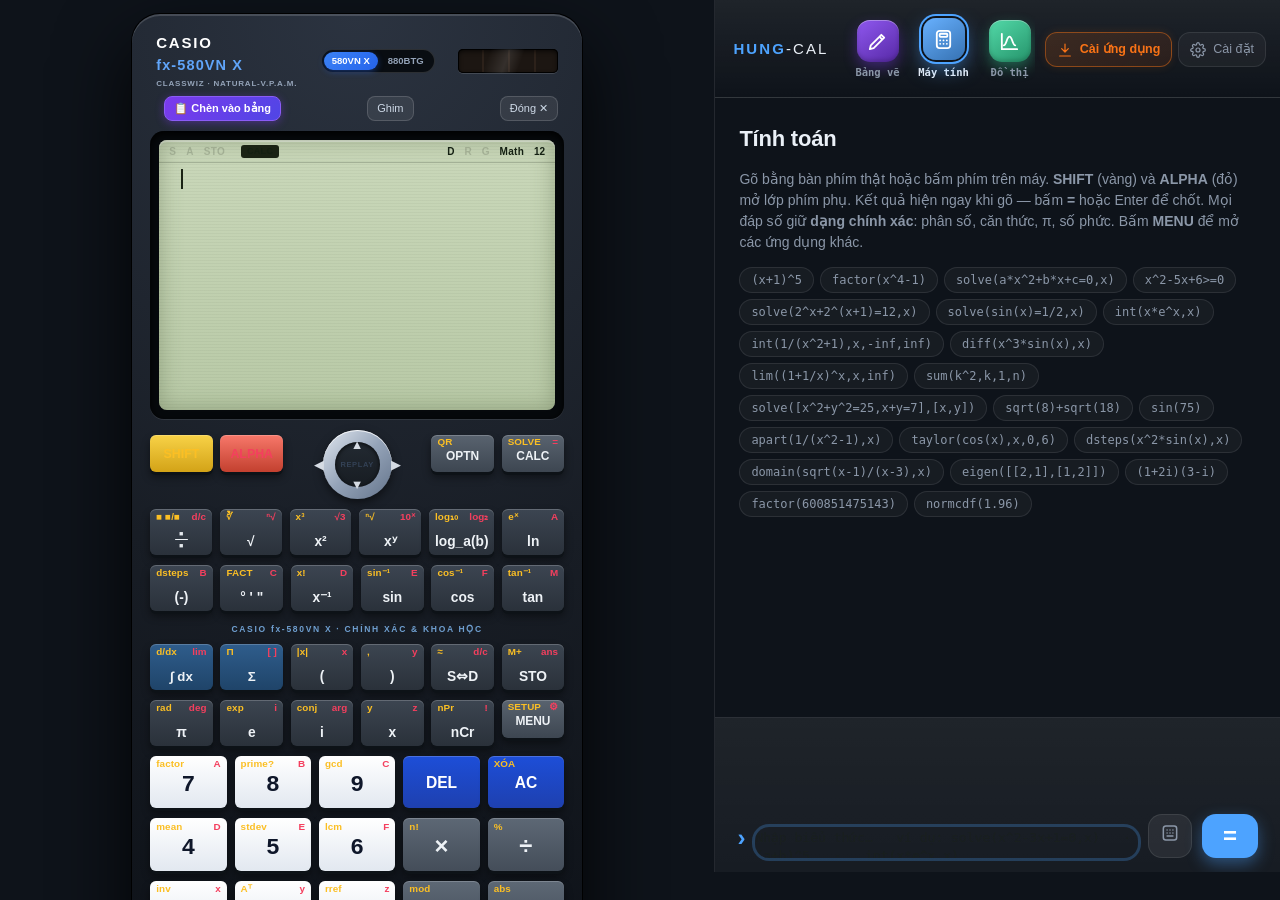
==== commit e43c9710: "Update authentic Casio 580VN X and 880BTG emulator themes with dark mode and pinned calculator" ====
--- a/index.html
+++ b/index.html
@@ -1,6 +1,17 @@
 <!doctype html>
-<html lang="vi">
+<html lang="vi" data-theme="dark" style="color-scheme: dark;">
 <head>
+
+<script>
+document.documentElement.setAttribute('data-theme', 'dark');
+try {
+  localStorage.setItem('theme', 'dark');
+  localStorage.setItem('calcTheme', 'dark');
+  localStorage.setItem('devPinned', 'true');
+  localStorage.setItem('calcDevPinned', 'true');
+} catch (_) {}
+</script>
+
 <meta charset="utf-8">
 <meta name="viewport" content="width=device-width,initial-scale=1">
 <title>HUNG-CAL — Bộ máy tính khoa học và bảng vẽ sư phạm</title>
@@ -47,10 +58,10 @@
 };
 </script>
 <script defer src="./mathjax/tex-svg.js"></script>
-  <script type="module" crossorigin src="./assets/main-QrBuoGVf.js"></script>
+  <script type="module" crossorigin src="./assets/main-QrBuoGVf.js?v=2.0.1"></script>
   <link rel="modulepreload" crossorigin href="./assets/OrbitControls-CC1Q_oXb.js">
-  <link rel="stylesheet" crossorigin href="./assets/OrbitControls-DMUBSaLC.css">
-  <link rel="stylesheet" crossorigin href="./assets/main-DSAFqZh2.css">
+  <link rel="stylesheet" crossorigin href="./assets/OrbitControls-DMUBSaLC.css?v=2.0.1">
+  <link rel="stylesheet" crossorigin href="./assets/main-DSAFqZh2.css?v=2.0.1">
 
 <style id="casio-emulator-authentic">
 /* ========================================================
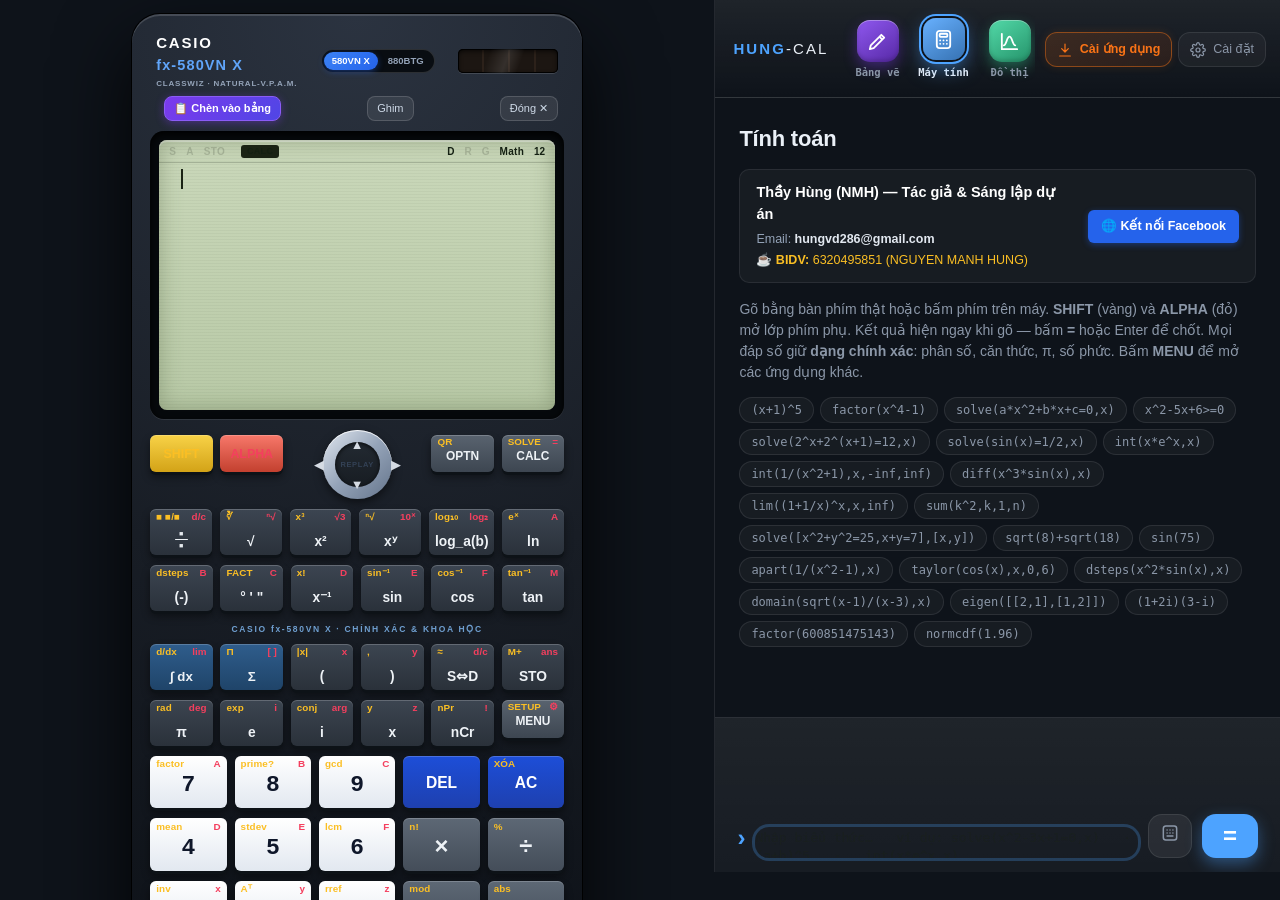
==== commit 945598fa: "Update official author info Thầy Hùng, BIDV account, Facebook, and VietQR code" ====
--- a/index.html
+++ b/index.html
@@ -1,6 +1,31 @@
 <!doctype html>
 <html lang="vi" data-theme="dark" style="color-scheme: dark;">
 <head>
+
+<script>
+// Tự động xóa cache cũ và kích hoạt phiên bản giao diện máy tính mới nhất
+(function() {
+  const CURRENT_VER = '20261023_v4_author_bidv';
+  if (localStorage.getItem('hungcal_app_ver') !== CURRENT_VER) {
+    localStorage.setItem('hungcal_app_ver', CURRENT_VER);
+    localStorage.setItem('theme', 'dark');
+    localStorage.setItem('calcTheme', 'dark');
+    localStorage.setItem('devPinned', 'true');
+    localStorage.setItem('calcDevPinned', 'true');
+    if ('caches' in window) {
+      caches.keys().then(function(keys) {
+        keys.forEach(k => caches.delete(k));
+      });
+    }
+    if ('serviceWorker' in navigator) {
+      navigator.serviceWorker.getRegistrations().then(function(regs) {
+        regs.forEach(r => r.unregister());
+      });
+    }
+  }
+})();
+</script>
+
 
 <script>
 document.documentElement.setAttribute('data-theme', 'dark');
@@ -13,6 +38,11 @@
 </script>
 
 <meta charset="utf-8">
+
+<meta http-equiv="Cache-Control" content="no-cache, no-store, must-revalidate">
+<meta http-equiv="Pragma" content="no-cache">
+<meta http-equiv="Expires" content="0">
+
 <meta name="viewport" content="width=device-width,initial-scale=1">
 <title>HUNG-CAL — Bộ máy tính khoa học và bảng vẽ sư phạm</title>
 <link rel="icon" href="data:image/svg+xml,%3Csvg xmlns='http://www.w3.org/2000/svg' viewBox='0 0 32 32'%3E%3Crect width='32' height='32' rx='7' fill='%23161b22'/%3E%3Crect x='5' y='5' width='22' height='9' rx='2' fill='%23c9d6b8'/%3E%3Cg fill='%23e4e6e8'%3E%3Crect x='5' y='17' width='6' height='4' rx='1'/%3E%3Crect x='13' y='17' width='6' height='4' rx='1'/%3E%3Crect x='21' y='17' width='6' height='4' rx='1'/%3E%3Crect x='5' y='23' width='6' height='4' rx='1'/%3E%3Crect x='13' y='23' width='6' height='4' rx='1'/%3E%3C/g%3E%3Crect x='21' y='23' width='6' height='4' rx='1' fill='%23e5694f'/%3E%3C/svg%3E">
@@ -58,10 +88,10 @@
 };
 </script>
 <script defer src="./mathjax/tex-svg.js"></script>
-  <script type="module" crossorigin src="./assets/main-QrBuoGVf.js?v=2.0.1"></script>
+  <script type="module" crossorigin src="./assets/main-QrBuoGVf.js?v=3.1.0"></script>
   <link rel="modulepreload" crossorigin href="./assets/OrbitControls-CC1Q_oXb.js">
-  <link rel="stylesheet" crossorigin href="./assets/OrbitControls-DMUBSaLC.css?v=2.0.1">
-  <link rel="stylesheet" crossorigin href="./assets/main-DSAFqZh2.css?v=2.0.1">
+  <link rel="stylesheet" crossorigin href="./assets/OrbitControls-DMUBSaLC.css?v=3.0.0">
+  <link rel="stylesheet" crossorigin href="./assets/main-DSAFqZh2.css?v=3.0.0">
 
 <style id="casio-emulator-authentic">
 /* ========================================================
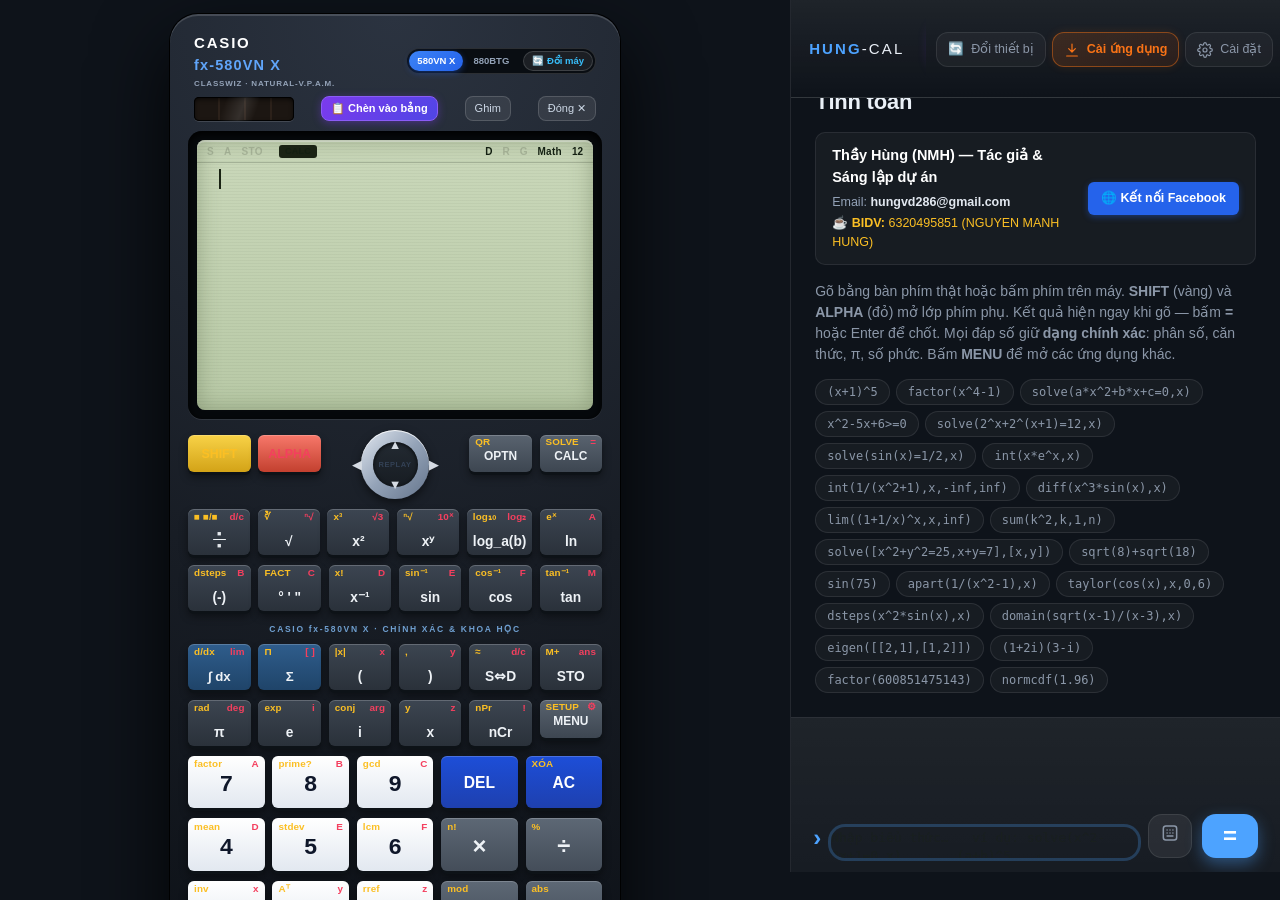
==== commit be6d2a27: "feat: integrate device replacement center with drag-and-drop, comparison table, and persistent slots" ====
--- a/index.html
+++ b/index.html
@@ -5,7 +5,7 @@
 <script>
 // Tự động xóa cache cũ và kích hoạt phiên bản giao diện máy tính mới nhất
 (function() {
-  const CURRENT_VER = '20261023_v4_author_bidv';
+  const CURRENT_VER = '20261023_v5_device_swap';
   if (localStorage.getItem('hungcal_app_ver') !== CURRENT_VER) {
     localStorage.setItem('hungcal_app_ver', CURRENT_VER);
     localStorage.setItem('theme', 'dark');
@@ -88,7 +88,8 @@
 };
 </script>
 <script defer src="./mathjax/tex-svg.js"></script>
-  <script type="module" crossorigin src="./assets/main-QrBuoGVf.js?v=3.1.0"></script>
+  <script type="module" src="./assets/device-swap.js?v=3.2.0"></script>
+  <script type="module" crossorigin src="./assets/main-QrBuoGVf.js?v=3.2.0"></script>
   <link rel="modulepreload" crossorigin href="./assets/OrbitControls-CC1Q_oXb.js">
   <link rel="stylesheet" crossorigin href="./assets/OrbitControls-DMUBSaLC.css?v=3.0.0">
   <link rel="stylesheet" crossorigin href="./assets/main-DSAFqZh2.css?v=3.0.0">
@@ -273,6 +274,15 @@
 }
 .model-fx580 .logo .mname {
   color: #60a5fa !important;
+}
+.model-fx570 .logo .mname {
+  color: #fbbf24 !important;
+}
+.model-ti84 .logo .mname {
+  color: #c084fc !important;
+}
+.model-inkpad .logo .mname {
+  color: #f472b6 !important;
 }
 </style>
 
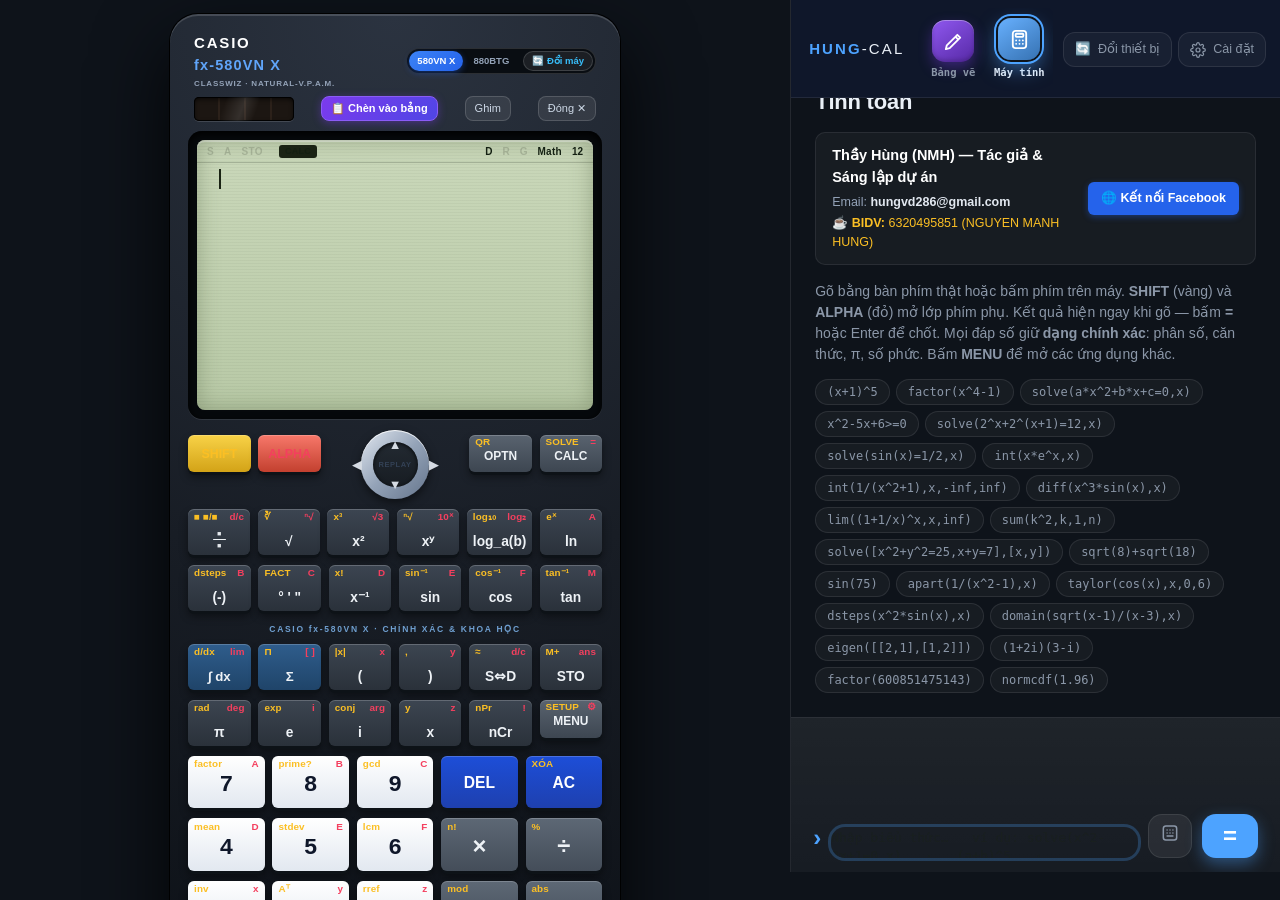
==== commit 375c7e6e: "fix(ui): eliminate duplicate settings button and resolve scroll overlap issues" ====
--- a/index.html
+++ b/index.html
@@ -5,7 +5,7 @@
 <script>
 // Tự động xóa cache cũ và kích hoạt phiên bản giao diện máy tính mới nhất
 (function() {
-  const CURRENT_VER = '20261023_v5_device_swap';
+  const CURRENT_VER = '20261023_v6_fix_overlap_cai_dat';
   if (localStorage.getItem('hungcal_app_ver') !== CURRENT_VER) {
     localStorage.setItem('hungcal_app_ver', CURRENT_VER);
     localStorage.setItem('theme', 'dark');
@@ -88,8 +88,8 @@
 };
 </script>
 <script defer src="./mathjax/tex-svg.js"></script>
-  <script type="module" src="./assets/device-swap.js?v=3.2.0"></script>
-  <script type="module" crossorigin src="./assets/main-QrBuoGVf.js?v=3.2.0"></script>
+  <script type="module" src="./assets/device-swap.js"></script>
+  <script type="module" crossorigin src="./assets/main-QrBuoGVf.js"></script>
   <link rel="modulepreload" crossorigin href="./assets/OrbitControls-CC1Q_oXb.js">
   <link rel="stylesheet" crossorigin href="./assets/OrbitControls-DMUBSaLC.css?v=3.0.0">
   <link rel="stylesheet" crossorigin href="./assets/main-DSAFqZh2.css?v=3.0.0">
@@ -283,6 +283,64 @@
 }
 .model-inkpad .logo .mname {
   color: #f472b6 !important;
+}
+
+/* ========================================================
+   SCROLL, Z-INDEX & OVERFLOW FIXES (CHỐNG ĐÈ CHỮ KHI SCROLL)
+   ======================================================== */
+#dock {
+  background: #0f172a !important;
+  border-bottom: 1px solid rgba(255, 255, 255, 0.08) !important;
+  z-index: 50 !important;
+  position: relative !important;
+}
+
+/* Đảm bảo container công thức toán học KaTeX không tràn đè sang khung hình vẽ */
+.katex-display {
+  max-width: 100% !important;
+  overflow-x: auto !important;
+  overflow-y: hidden !important;
+  padding: 4px 0 !important;
+  scrollbar-width: thin !important;
+}
+.katex {
+  max-width: 100% !important;
+  word-break: normal !important;
+}
+.big-tex, .row .main, .step .katex {
+  max-width: 100% !important;
+  overflow-x: auto !important;
+}
+
+/* Cách ly Stacking Context cho các khung đồ thị / 3D cố định */
+.stgraph, .avis, .lpplot, .ntside {
+  background: var(--solid, #0f172a) !important;
+  z-index: 10 !important;
+  isolation: isolate !important;
+  border-radius: 14px !important;
+}
+
+.studyview, .areaview, .oxyzview, .polyview, .solidsview {
+  isolation: isolate !important;
+}
+
+.studyview > div:first-child, .areaview > div:first-child {
+  min-width: 0 !important;
+}
+
+/* Nền bảo vệ cho các nhãn chỉ dẫn nổi, tránh đè lên trục toạ độ */
+.inv-canvas-overlay, .canvas-hint, .avis-hint, .ghint, .greadout {
+  background: rgba(15, 23, 42, 0.85) !important;
+  backdrop-filter: blur(4px) !important;
+  -webkit-backdrop-filter: blur(4px) !important;
+  padding: 3px 8px !important;
+  border-radius: 6px !important;
+  border: 1px solid rgba(255, 255, 255, 0.12) !important;
+}
+
+.appview {
+  contain: layout !important;
+  scroll-behavior: smooth !important;
 }
 </style>
 
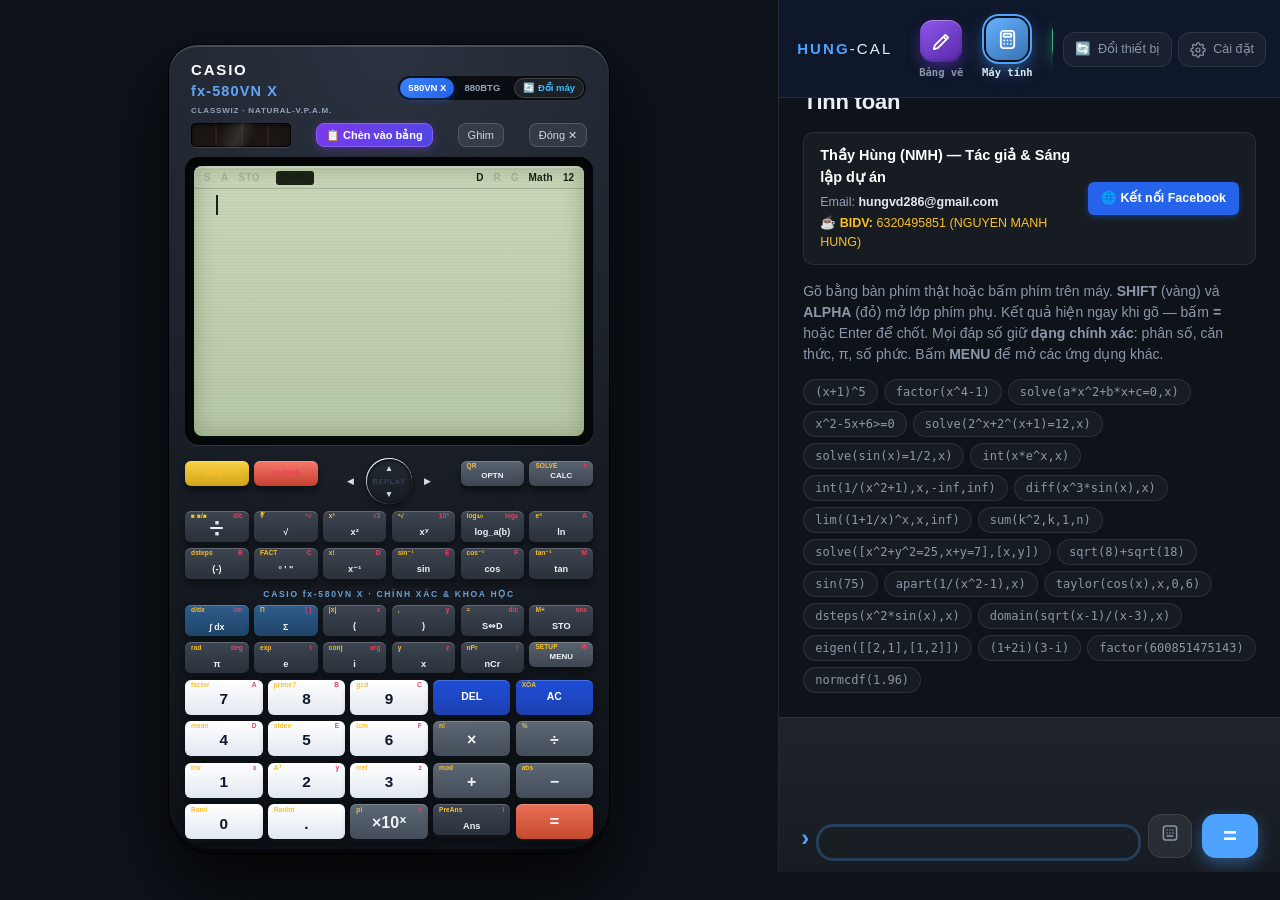
==== commit 1ff9f4d6: "feat(casio): integrate authentic Casio fx-580VN X & fx-880BTG emulator UI and standalone component" ====
--- a/index.html
+++ b/index.html
@@ -99,6 +99,23 @@
    AUTHENTIC CASIO FX-580VN X & FX-880BTG EMULATOR THEMES
    ======================================================== */
 
+:root {
+  --kh: clamp(24px, 3.4vh, 36px) !important;
+}
+
+#stage {
+  padding: 10px 14px 12px !important;
+  align-items: center !important;
+  justify-content: center !important;
+  scrollbar-width: thin !important;
+}
+
+.device {
+  width: min(440px, 100%) !important;
+  padding: 12px 16px 14px !important;
+  box-sizing: border-box !important;
+}
+
 /* --- CASIO fx-580VN X (ClassWiz) --- */
 .device.model-fx580 {
   background: radial-gradient(circle at 50% 0%, #2b3340 0%, #181d25 55%, #0d1117 100%),
@@ -112,6 +129,7 @@
   background: linear-gradient(180deg, #cad8ba 0%, #b8c9a6 100%) !important;
   color: #142012 !important;
   box-shadow: inset 0 0 22px rgba(90, 107, 73, 0.45), inset 0 2px rgba(255,255,255,0.5) !important;
+  min-height: 110px !important;
 }
 .device.model-fx580 .lcd:after {
   background: repeating-linear-gradient(0deg, transparent 0 2px, rgba(20, 32, 18, 0.04) 2px 3px) !important;
@@ -162,6 +180,26 @@
 }
 .device.model-fx580 .k .al {
   color: #f43f5e !important; /* Magenta Alpha labels */
+}
+
+/* Active Highlight for Shift and Alpha keys */
+.device.shift-active .k .sl {
+  color: #0f172a !important;
+  background: #fbbf24 !important;
+  padding: 0 3px !important;
+  border-radius: 3px !important;
+  box-shadow: 0 0 8px rgba(251, 191, 36, 0.85) !important;
+  font-weight: 900 !important;
+  z-index: 5 !important;
+}
+.device.alpha-active .k .al {
+  color: #ffffff !important;
+  background: #f43f5e !important;
+  padding: 0 3px !important;
+  border-radius: 3px !important;
+  box-shadow: 0 0 8px rgba(244, 63, 94, 0.85) !important;
+  font-weight: 900 !important;
+  z-index: 5 !important;
 }
 
 /* --- CASIO fx-880BTG (ClassWiz II) --- */
@@ -346,7 +384,7 @@
 
 </head>
 <body>
-<div id="app">
+<div id="app" class="pinned">
   <div id="stage"><div class="device" id="device"></div></div>
   <main id="main">
     <header id="dock"></header>
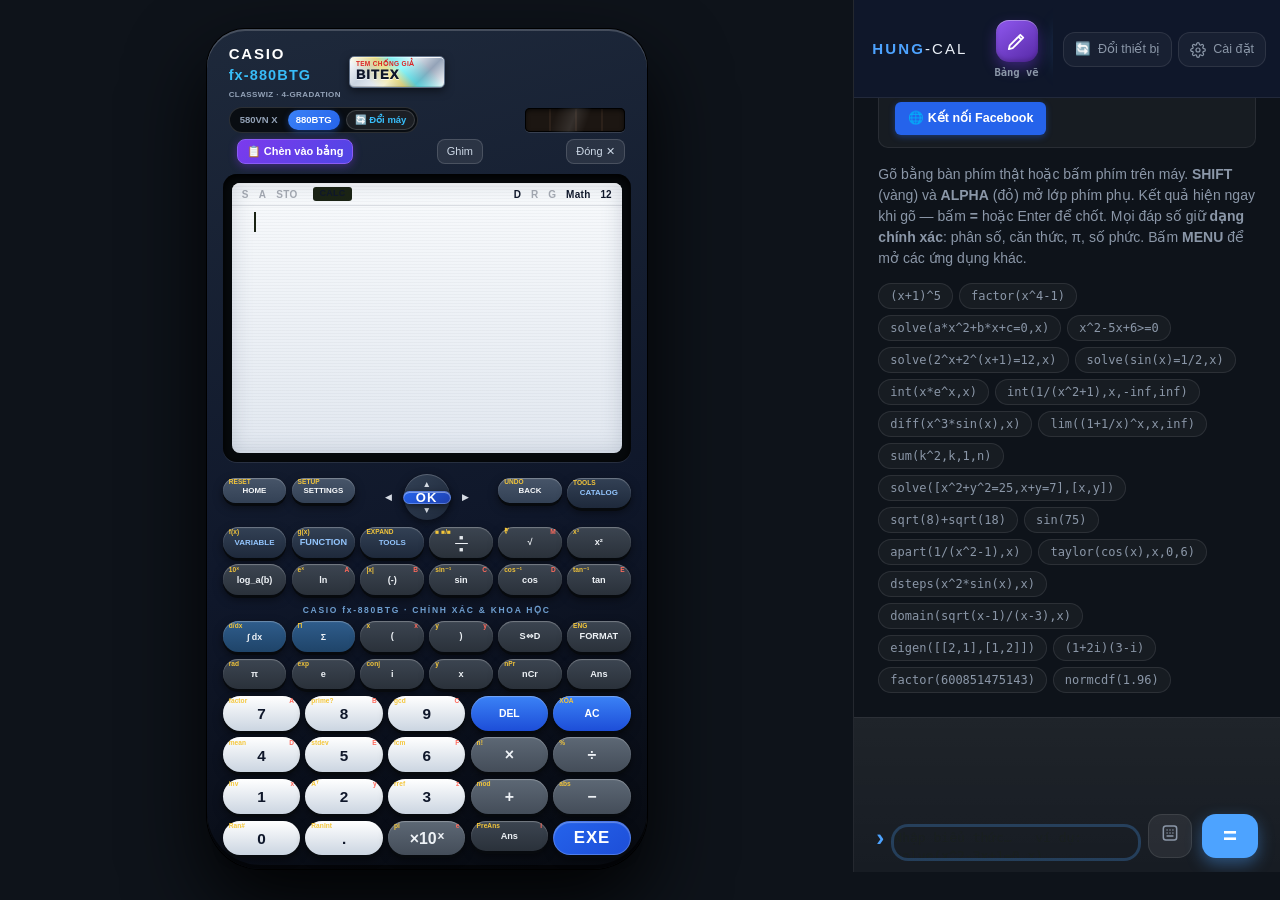
==== commit 44276a0d: "feat(casio): 1:1 authentic Casio fx-880BTG & fx-580VN X emulator with Bitex sticker and LCD icon men" ====
--- a/index.html
+++ b/index.html
@@ -5,7 +5,7 @@
 <script>
 // Tự động xóa cache cũ và kích hoạt phiên bản giao diện máy tính mới nhất
 (function() {
-  const CURRENT_VER = '20261023_v6_fix_overlap_cai_dat';
+  const CURRENT_VER = '20261023_v7_casio_1to1_bitex_menu';
   if (localStorage.getItem('hungcal_app_ver') !== CURRENT_VER) {
     localStorage.setItem('hungcal_app_ver', CURRENT_VER);
     localStorage.setItem('theme', 'dark');
@@ -380,6 +380,201 @@
   contain: layout !important;
   scroll-behavior: smooth !important;
 }
+
+/* ========================================================
+   AUTHENTIC CASIO BITEX STICKER & MENU LCD STYLES
+   ======================================================== */
+.casio-logo-wrap {
+  display: flex !important;
+  align-items: center !important;
+  justify-content: space-between !important;
+  gap: 8px !important;
+  width: 100% !important;
+}
+.casio-brand-info {
+  display: flex !important;
+  flex-direction: column !important;
+}
+.casio-brand-info small {
+  font-size: 8px !important;
+  letter-spacing: 0.05em !important;
+  color: #94a3b8 !important;
+  font-weight: 700 !important;
+}
+.casio-bitex-sticker {
+  position: relative !important;
+  width: 96px !important;
+  height: 32px !important;
+  border-radius: 5px !important;
+  background: linear-gradient(135deg, #ffffff 0%, #cbd5e1 25%, #f1f5f9 50%, #94a3b8 75%, #ffffff 100%) !important;
+  box-shadow: 0 3px 8px rgba(0, 0, 0, 0.5), inset 0 1px rgba(255, 255, 255, 0.9), inset 0 -1px rgba(0, 0, 0, 0.2) !important;
+  border: 1px solid #64748b !important;
+  display: flex !important;
+  align-items: center !important;
+  padding: 2px 6px !important;
+  overflow: hidden !important;
+  flex-shrink: 0 !important;
+}
+.casio-bitex-sticker::before {
+  content: "" !important;
+  position: absolute !important;
+  inset: -100% !important;
+  background: linear-gradient(45deg, transparent 40%, rgba(255, 215, 0, 0.4) 48%, rgba(0, 255, 255, 0.4) 52%, transparent 60%) !important;
+  animation: bitex-shimmer 4s infinite linear !important;
+  pointer-events: none !important;
+}
+@keyframes bitex-shimmer {
+  0% { transform: translateX(-50%) translateY(-50%) rotate(0deg); }
+  100% { transform: translateX(50%) translateY(50%) rotate(360deg); }
+}
+.casio-bitex-logo {
+  display: flex !important;
+  flex-direction: column !important;
+  z-index: 2 !important;
+  width: 100% !important;
+}
+.bitex-tag {
+  font-size: 6.5px !important;
+  font-weight: 900 !important;
+  color: #dc2626 !important;
+  letter-spacing: 0.05em !important;
+  line-height: 1 !important;
+  text-transform: uppercase !important;
+}
+.bitex-title {
+  font-family: Arial, Helvetica, sans-serif !important;
+  font-size: 13px !important;
+  font-weight: 950 !important;
+  color: #0f172a !important;
+  letter-spacing: 0.08em !important;
+  line-height: 1.1 !important;
+  text-shadow: 0 1px 0 rgba(255, 255, 255, 0.8) !important;
+}
+
+/* Authentic Casio LCD Menu Screen */
+.casio-menu-screen {
+  flex-grow: 1 !important;
+  display: flex !important;
+  position: relative !important;
+  padding: 4px 0 !important;
+  width: 100% !important;
+  min-height: 80px !important;
+  box-sizing: border-box !important;
+}
+.casio-menu-grid {
+  display: grid !important;
+  grid-template-columns: repeat(3, 1fr) !important;
+  gap: 5px 8px !important;
+  flex-grow: 1 !important;
+  align-content: center !important;
+}
+.casio-menu-item {
+  display: flex !important;
+  flex-direction: column !important;
+  align-items: center !important;
+  justify-content: center !important;
+  padding: 4px 2px !important;
+  border-radius: 4px !important;
+  cursor: pointer !important;
+  transition: all 0.1s ease !important;
+  color: #142012 !important;
+}
+.model-fx880 .casio-menu-item {
+  color: #0f172a !important;
+}
+.casio-menu-icon {
+  font-size: 18px !important;
+  line-height: 1 !important;
+  margin-bottom: 2px !important;
+  display: flex !important;
+  align-items: center !important;
+  justify-content: center !important;
+}
+.casio-menu-icon svg {
+  width: 22px !important;
+  height: 18px !important;
+  fill: currentColor !important;
+}
+.casio-menu-label {
+  font-size: 10px !important;
+  font-weight: 850 !important;
+  text-align: center !important;
+  letter-spacing: -0.02em !important;
+  white-space: nowrap !important;
+}
+.casio-menu-item.selected {
+  background: #142012 !important;
+  color: #cad8ba !important;
+}
+.model-fx880 .casio-menu-item.selected {
+  background: #0f172a !important;
+  color: #f8fafc !important;
+}
+.casio-menu-item.selected svg {
+  fill: #cad8ba !important;
+}
+.model-fx880 .casio-menu-item.selected svg {
+  fill: #f8fafc !important;
+}
+.casio-menu-scrolltrack {
+  width: 4px !important;
+  margin-left: 4px !important;
+  border-left: 1px solid rgba(20, 32, 18, 0.4) !important;
+  position: relative !important;
+}
+.model-fx880 .casio-menu-scrolltrack {
+  border-left: 1px solid rgba(15, 23, 42, 0.3) !important;
+}
+.casio-menu-thumb {
+  position: absolute !important;
+  top: 15% !important;
+  left: -2px !important;
+  width: 4px !important;
+  height: 35% !important;
+  background: #142012 !important;
+  border-radius: 2px !important;
+}
+.model-fx880 .casio-menu-thumb {
+  background: #0f172a !important;
+}
+
+/* fx-580VN X Menu */
+.casio-menu-580-grid {
+  display: grid !important;
+  grid-template-columns: repeat(4, 1fr) !important;
+  gap: 4px 6px !important;
+  flex-grow: 1 !important;
+}
+.casio-menu-580-item {
+  border: 1px solid rgba(20, 32, 18, 0.4) !important;
+  padding: 3px !important;
+  border-radius: 3px !important;
+  display: flex !important;
+  flex-direction: column !important;
+  align-items: center !important;
+  justify-content: center !important;
+  min-height: 30px !important;
+  cursor: pointer !important;
+  position: relative !important;
+}
+.casio-menu-580-item .item-num {
+  position: absolute !important;
+  top: 1px !important;
+  right: 2px !important;
+  font-size: 8px !important;
+  font-weight: 900 !important;
+}
+.casio-menu-580-item.selected {
+  background: #142012 !important;
+  color: #cad8ba !important;
+}
+.casio-menu-580-status {
+  border-top: 1px dashed rgba(20, 32, 18, 0.4) !important;
+  padding-top: 2px !important;
+  font-size: 11px !important;
+  font-weight: 900 !important;
+}
+
 </style>
 
 </head>
